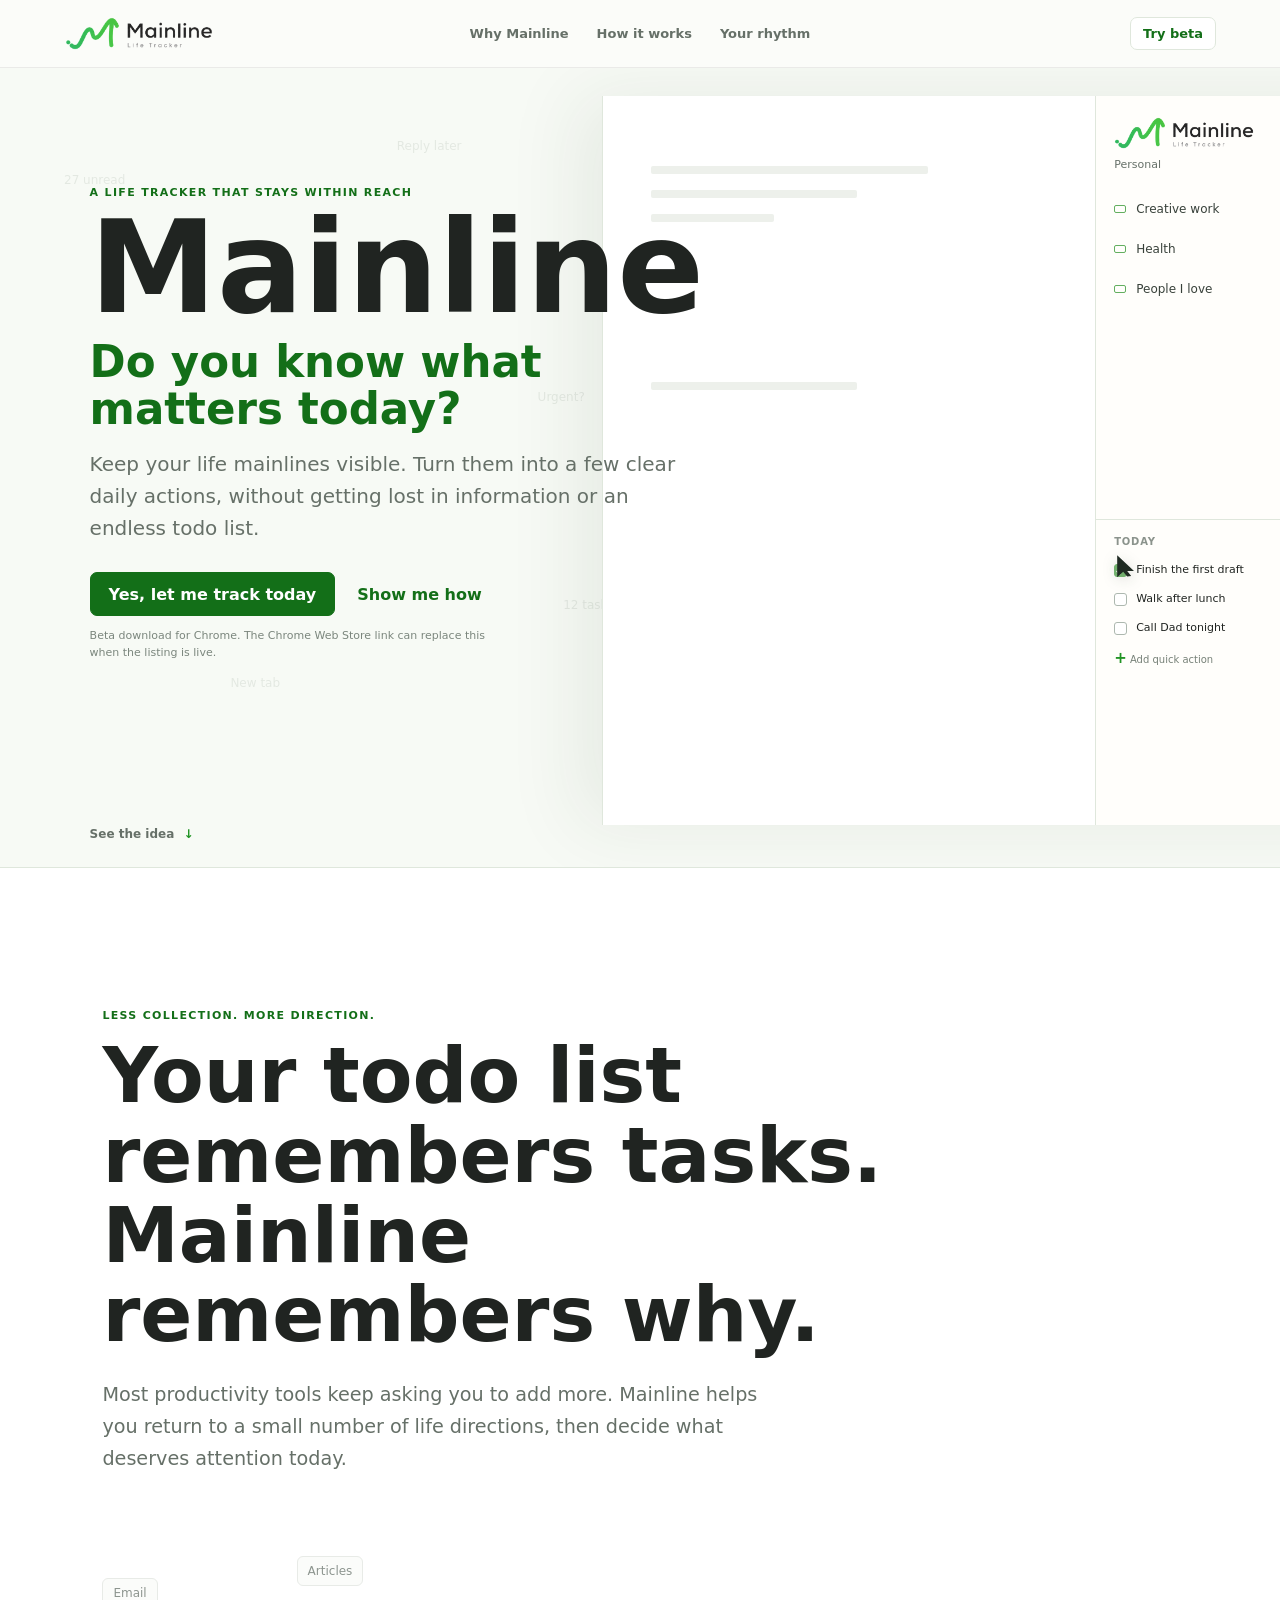
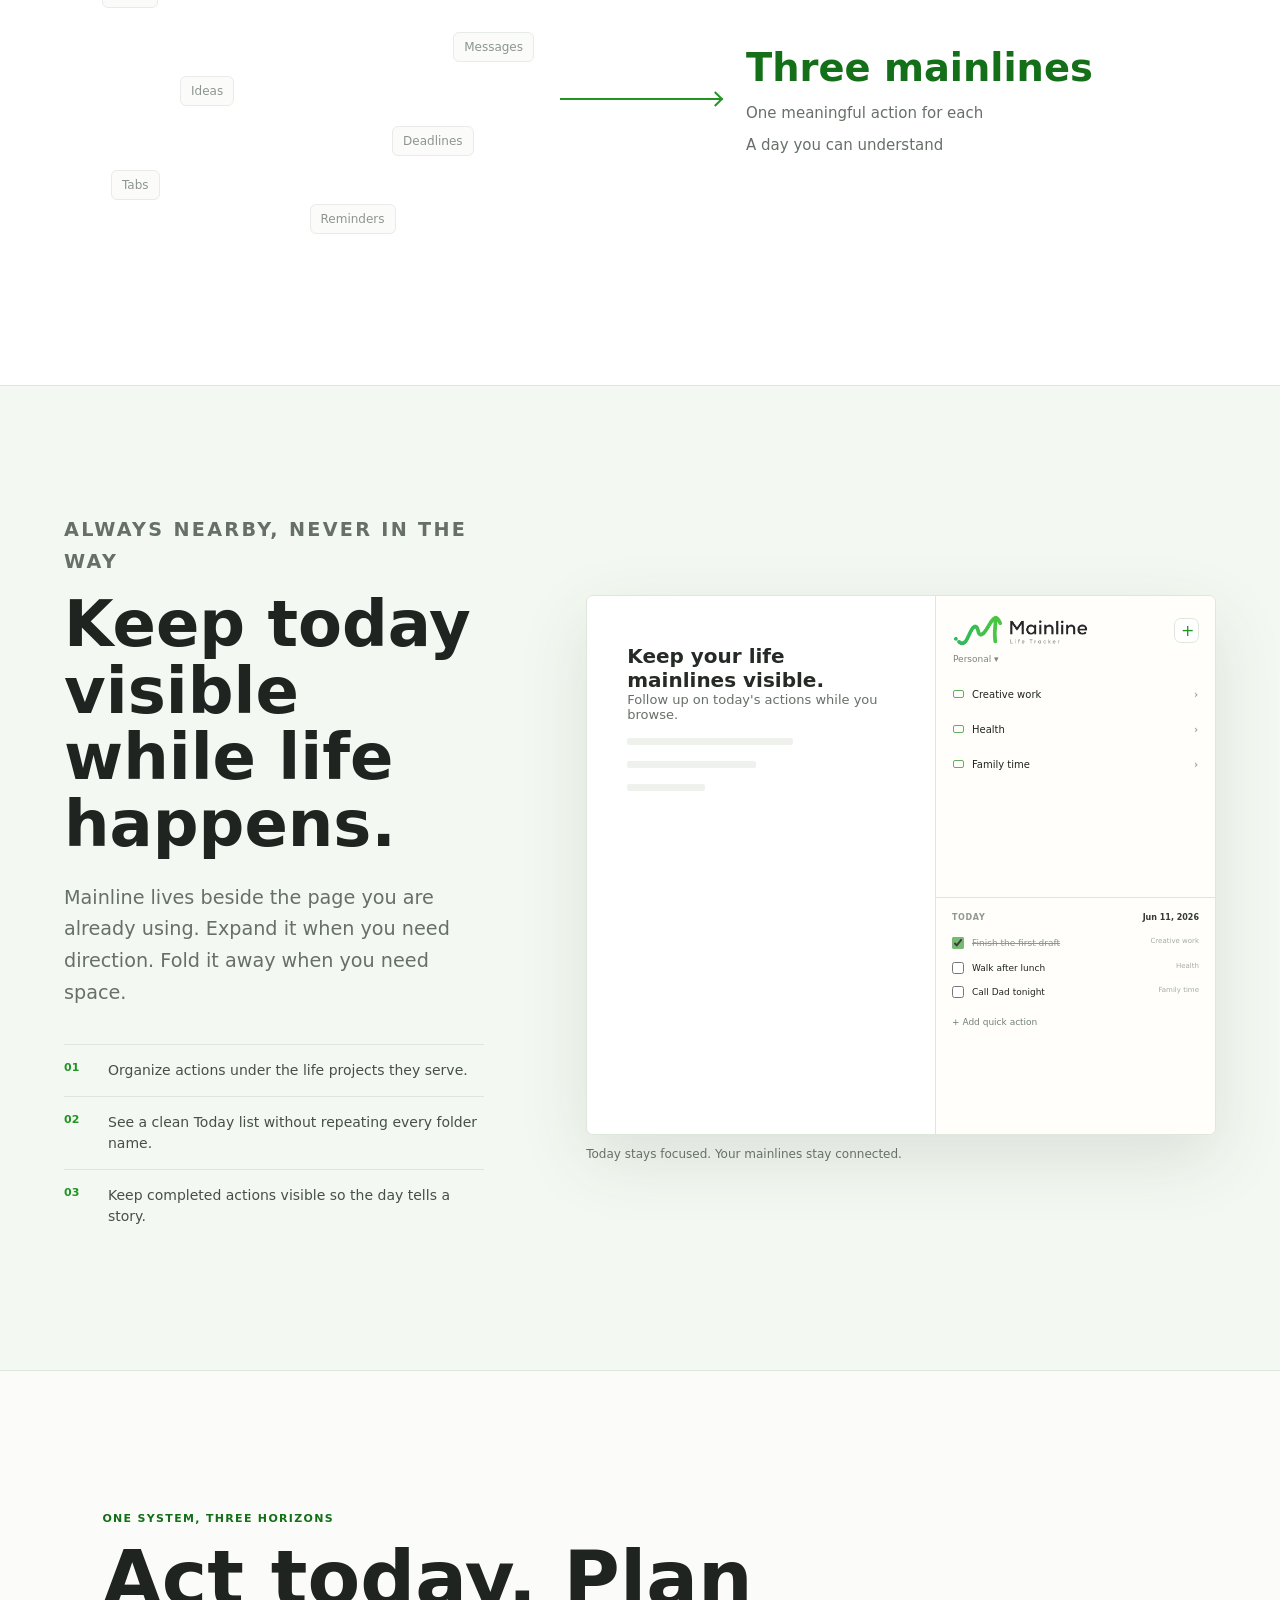
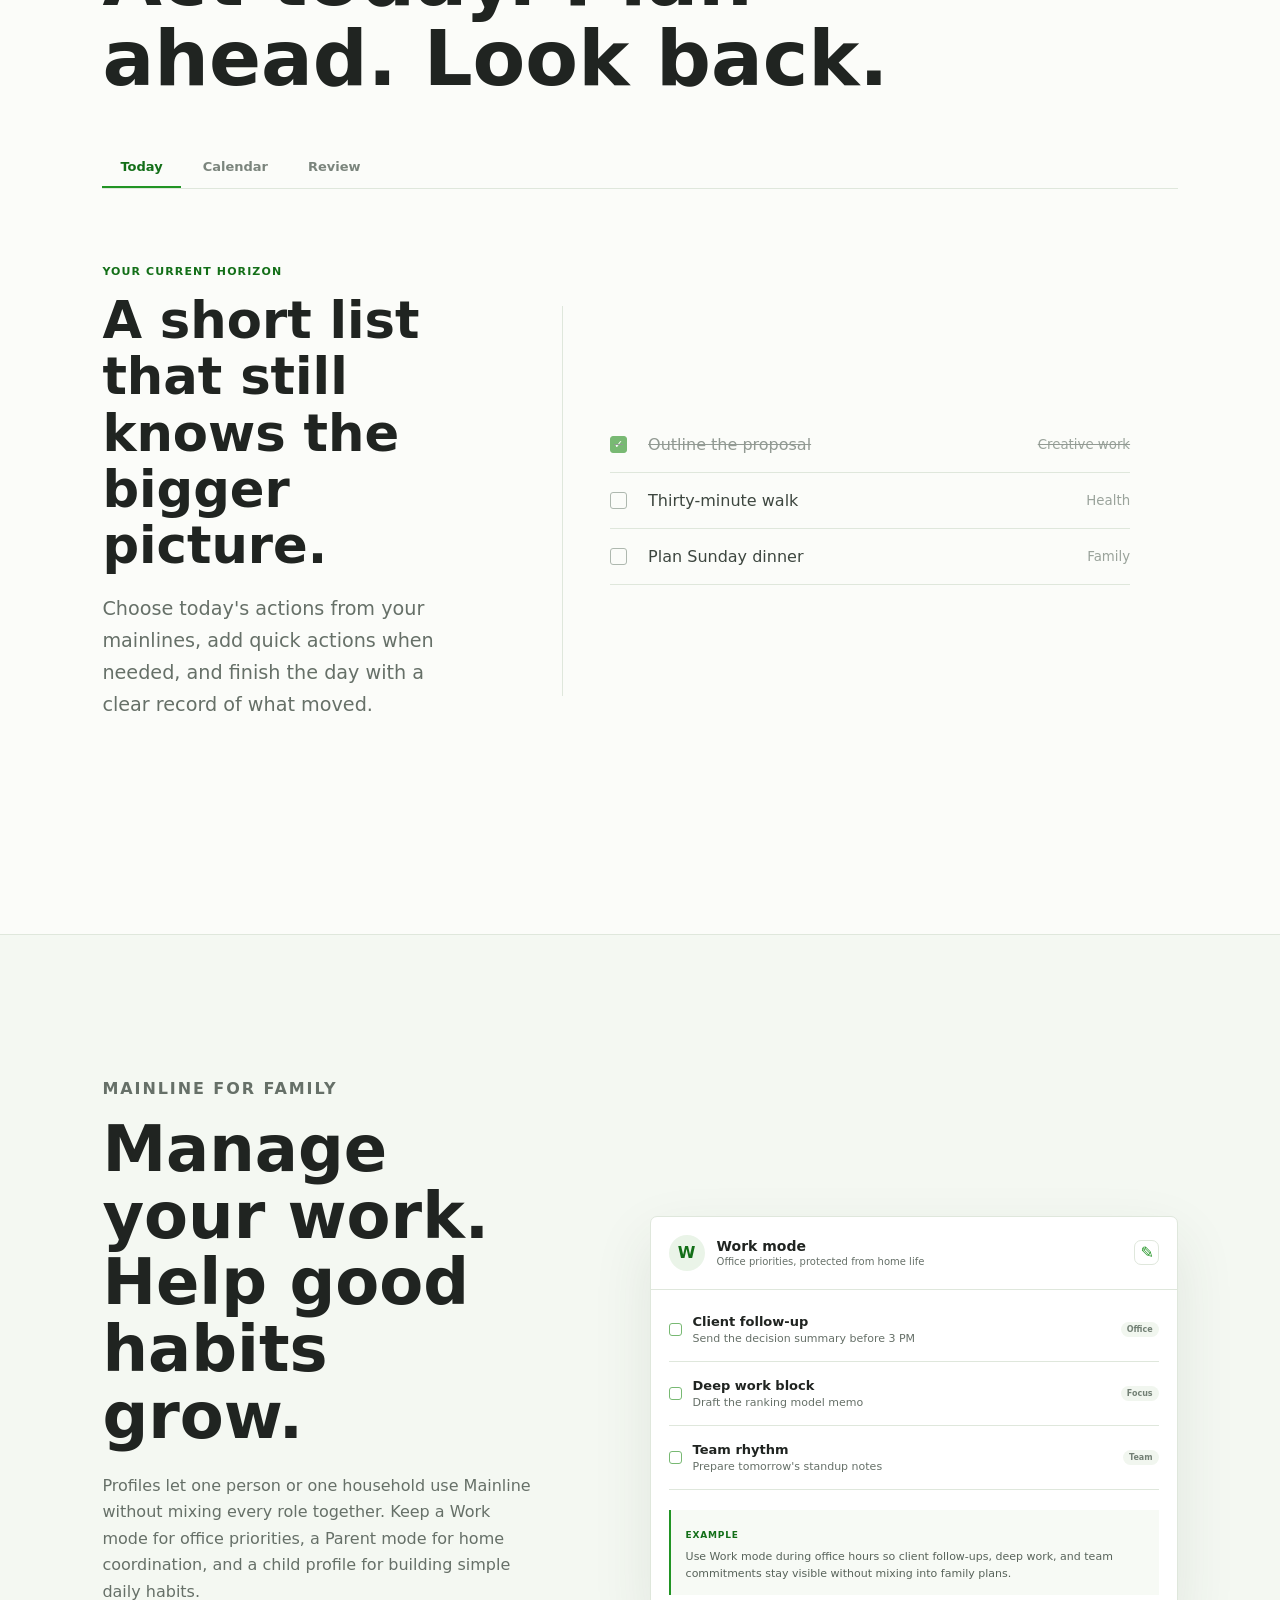
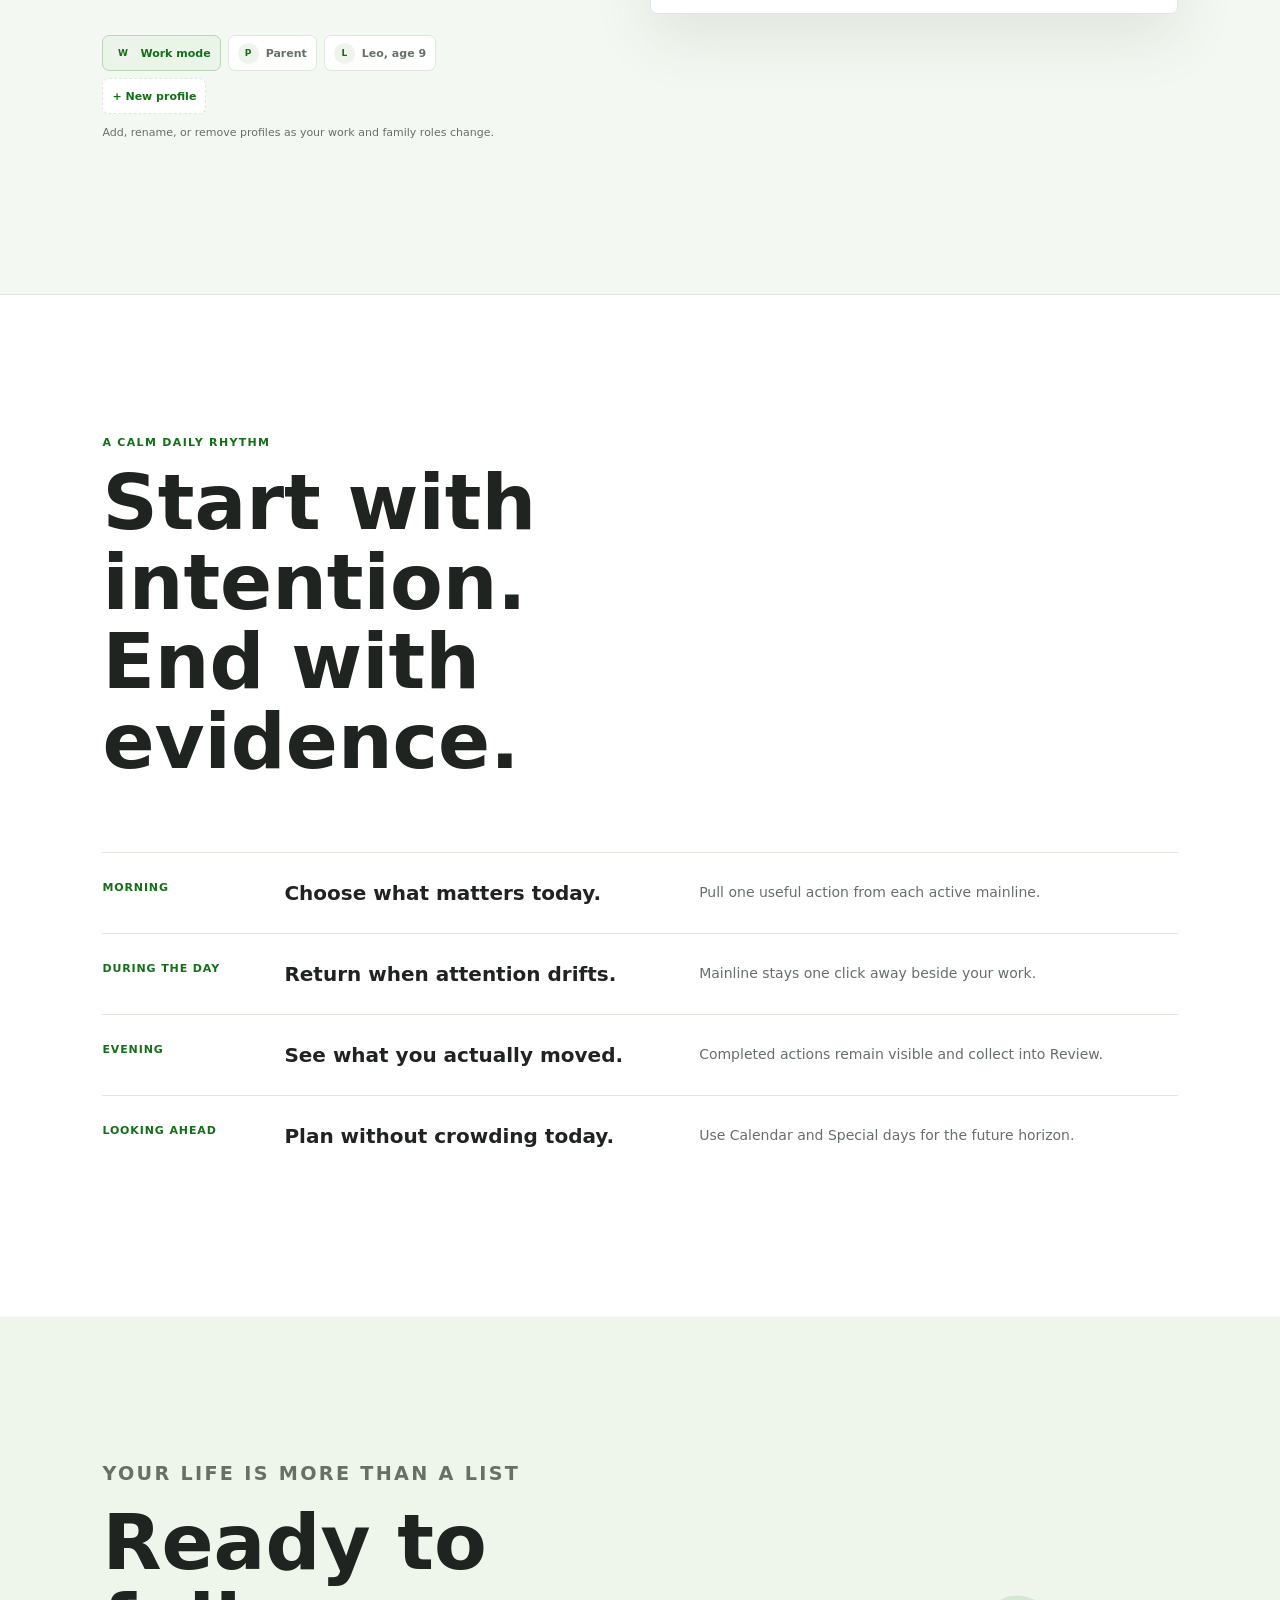
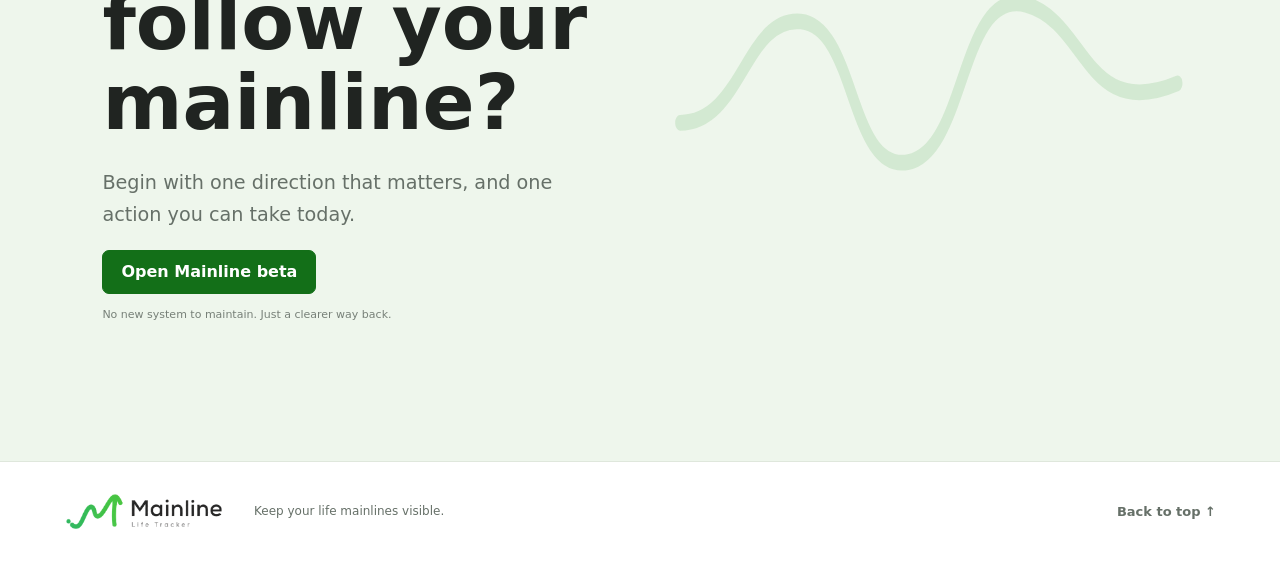
==== index.html @ 332f171b "Update Mainline website trial CTA" ====
<!doctype html>
<html lang="en">
  <head>
    <meta charset="utf-8">
    <meta name="viewport" content="width=device-width, initial-scale=1">
    <meta name="description" content="Mainline keeps your life priorities visible while you browse, so today's actions stay connected to what matters.">
    <title>Mainline - Keep your life mainlines visible</title>
    <link rel="stylesheet" href="mainline-web.css">
  </head>
  <body>
    <header class="site-header">
      <a class="brand" href="#top" aria-label="Mainline home">
        <img src="brand-logo-cropped.png" alt="Mainline Life Tracker">
      </a>
      <nav aria-label="Main navigation">
        <a href="#why">Why Mainline</a>
        <a href="#how">How it works</a>
        <a href="#rhythm">Your rhythm</a>
      </nav>
      <a class="header-action" href="https://lshangyu23-hash.github.io/mainline-web/downloads/Mainline-Beta-Chrome-Extension.zip">Try beta</a>
    </header>

    <main>
      <section class="hero" id="top">
        <div class="hero-noise" aria-hidden="true">
          <span>27 unread</span>
          <span>Reply later</span>
          <span>New tab</span>
          <span>12 tasks</span>
          <span>Save for later</span>
          <span>Urgent?</span>
        </div>

        <div class="hero-copy">
          <p class="eyebrow">A life tracker that stays within reach</p>
          <h1>Mainline</h1>
          <p class="hero-question">Do you know what matters today?</p>
          <p class="hero-lead">Keep your life mainlines visible. Turn them into a few clear daily actions, without getting lost in information or an endless todo list.</p>
          <div class="hero-actions" aria-label="Explore Mainline">
            <a class="primary-action" href="https://lshangyu23-hash.github.io/mainline-web/downloads/Mainline-Beta-Chrome-Extension.zip">Yes, let me track today</a>
            <button class="text-action" type="button" data-scroll-target="#why">Show me how</button>
          </div>
          <p class="hero-download-note">Beta download for Chrome. The Chrome Web Store link can replace this when the listing is live.</p>
        </div>

        <div class="hero-browser" aria-label="Animated Mainline extension preview">
          <div class="browser-page">
            <div class="browser-line long"></div>
            <div class="browser-line medium"></div>
            <div class="browser-line short"></div>
            <div class="browser-line medium lower"></div>
          </div>
          <aside class="demo-panel">
            <div class="demo-head">
              <img src="brand-logo-cropped.png" alt="">
              <span class="demo-plus">+</span>
            </div>
            <div class="demo-profile">Personal</div>
            <div class="demo-mainlines">
              <div><span class="folder-icon"></span>Creative work <b>›</b></div>
              <div><span class="folder-icon"></span>Health <b>›</b></div>
              <div><span class="folder-icon"></span>People I love <b>›</b></div>
            </div>
            <div class="demo-today">
              <div class="demo-today-head"><span>Today</span><strong>Jun 11</strong></div>
              <label class="demo-row demo-row-check"><input type="checkbox"><span>Finish the first draft</span><small>Creative work</small></label>
              <label class="demo-row"><input type="checkbox"><span>Walk after lunch</span><small>Health</small></label>
              <label class="demo-row"><input type="checkbox"><span>Call Dad tonight</span><small>People I love</small></label>
              <div class="demo-quick">+ Add quick action</div>
            </div>
          </aside>
          <span class="demo-cursor" aria-hidden="true"></span>
        </div>

        <a class="hero-next" href="#why">See the idea <span>↓</span></a>
      </section>

      <section class="why-section" id="why">
        <div class="section-intro reveal">
          <p class="eyebrow">Less collection. More direction.</p>
          <h2>Your todo list remembers tasks.<br>Mainline remembers why.</h2>
          <p>Most productivity tools keep asking you to add more. Mainline helps you return to a small number of life directions, then decide what deserves attention today.</p>
        </div>

        <div class="contrast-flow" aria-label="From noise to a clear day">
          <div class="noise-column reveal">
            <span>Email</span><span>Articles</span><span>Messages</span><span>Ideas</span><span>Deadlines</span><span>Tabs</span><span>Reminders</span>
          </div>
          <div class="focus-line reveal" aria-hidden="true"></div>
          <div class="focus-column reveal">
            <strong>Three mainlines</strong>
            <span>One meaningful action for each</span>
            <span>A day you can understand</span>
          </div>
        </div>
      </section>

      <section class="feature-section" id="how">
        <div class="feature-copy reveal">
          <p class="eyebrow">Always nearby, never in the way</p>
          <h2>Keep today visible while life happens.</h2>
          <p>Mainline lives beside the page you are already using. Expand it when you need direction. Fold it away when you need space.</p>
          <ul class="quiet-list">
            <li><span>01</span> Organize actions under the life projects they serve.</li>
            <li><span>02</span> See a clean Today list without repeating every folder name.</li>
            <li><span>03</span> Keep completed actions visible so the day tells a story.</li>
          </ul>
        </div>
        <figure class="product-visual reveal">
          <div class="crisp-product-demo" role="img" aria-label="Mainline extension showing life projects and today's focused actions">
            <div class="crisp-page">
              <strong>Keep your life mainlines visible.</strong>
              <p>Follow up on today's actions while you browse.</p>
              <span></span><span></span><span></span>
            </div>
            <aside class="crisp-panel">
              <div class="crisp-head">
                <img src="brand-logo-cropped.png" alt="">
                <button type="button" aria-label="Add mainline">+</button>
              </div>
              <div class="crisp-profile">Personal ▾</div>
              <div class="crisp-folders">
                <p><span></span>Creative work <b>›</b></p>
                <p><span></span>Health <b>›</b></p>
                <p><span></span>Family time <b>›</b></p>
              </div>
              <div class="crisp-today">
                <header><span>Today</span><strong>Jun 11, 2026</strong></header>
                <label><input type="checkbox" checked><span>Finish the first draft</span><small>Creative work</small></label>
                <label><input type="checkbox"><span>Walk after lunch</span><small>Health</small></label>
                <label><input type="checkbox"><span>Call Dad tonight</span><small>Family time</small></label>
                <button type="button">+ Add quick action</button>
              </div>
            </aside>
          </div>
          <figcaption>Today stays focused. Your mainlines stay connected.</figcaption>
        </figure>
      </section>

      <section class="interactive-section">
        <div class="section-intro reveal">
          <p class="eyebrow">One system, three horizons</p>
          <h2>Act today. Plan ahead. Look back.</h2>
        </div>
        <div class="mode-tabs reveal" role="tablist" aria-label="Mainline views">
          <button class="mode-tab active" type="button" role="tab" aria-selected="true" data-mode="today">Today</button>
          <button class="mode-tab" type="button" role="tab" aria-selected="false" data-mode="calendar">Calendar</button>
          <button class="mode-tab" type="button" role="tab" aria-selected="false" data-mode="review">Review</button>
        </div>
        <div class="mode-stage reveal">
          <div class="mode-copy">
            <p class="mode-kicker">Your current horizon</p>
            <h3 id="mode-title">A short list that still knows the bigger picture.</h3>
            <p id="mode-description">Choose today's actions from your mainlines, add quick actions when needed, and finish the day with a clear record of what moved.</p>
          </div>
          <div class="mode-visual" id="mode-visual" data-mode="today" aria-live="polite">
            <div class="today-animation">
              <div class="animated-row done"><span>✓</span><p>Outline the proposal</p><small>Creative work</small></div>
              <div class="animated-row"><span></span><p>Thirty-minute walk</p><small>Health</small></div>
              <div class="animated-row"><span></span><p>Plan Sunday dinner</p><small>Family</small></div>
            </div>
            <img src="web-assets/mainline-calendar.jpg" alt="Mainline calendar with monthly plan details">
            <div class="review-animation">
              <p>Today, you moved:</p>
              <strong>Creative work</strong>
              <strong>Health</strong>
              <strong>Family</strong>
            </div>
          </div>
        </div>
      </section>

      <section class="family-section" id="family">
        <div class="family-copy reveal">
          <p class="eyebrow">Mainline for family</p>
          <h2>Manage your work.<br>Help good habits grow.</h2>
          <p>Profiles let one person or one household use Mainline without mixing every role together. Keep a Work mode for office priorities, a Parent mode for home coordination, and a child profile for building simple daily habits.</p>
          <div class="family-profile-actions" aria-label="Profile management examples">
            <button type="button" class="family-profile active" data-family-profile="work"><span>W</span>Work mode</button>
            <button type="button" class="family-profile" data-family-profile="parent"><span>P</span>Parent</button>
            <button type="button" class="family-profile" data-family-profile="leo"><span>L</span>Leo, age 9</button>
            <button type="button" class="family-profile-add">+ New profile</button>
          </div>
          <p class="family-note">Add, rename, or remove profiles as your work and family roles change.</p>
        </div>

        <div class="family-demo reveal" data-family-view="work">
          <div class="family-demo-head">
            <span class="family-avatar">W</span>
            <div><strong id="family-name">Work mode</strong><small id="family-description">Office priorities, protected from home life</small></div>
            <button type="button" aria-label="Edit profile">✎</button>
          </div>
          <div class="family-mainlines" id="family-mainlines">
            <div><span></span><p><strong>Client follow-up</strong><small>Send the decision summary before 3 PM</small></p><em>Office</em></div>
            <div><span></span><p><strong>Deep work block</strong><small>Draft the ranking model memo</small></p><em>Focus</em></div>
            <div><span></span><p><strong>Team rhythm</strong><small>Prepare tomorrow's standup notes</small></p><em>Team</em></div>
          </div>
          <div class="family-example">
            <span>Example</span>
            <p id="family-example-text">Use Work mode during office hours so client follow-ups, deep work, and team commitments stay visible without mixing into family plans.</p>
          </div>
        </div>
      </section>

      <section class="rhythm-section" id="rhythm">
        <div class="section-intro reveal">
          <p class="eyebrow">A calm daily rhythm</p>
          <h2>Start with intention.<br>End with evidence.</h2>
        </div>
        <ol class="rhythm-list">
          <li class="reveal"><span>Morning</span><strong>Choose what matters today.</strong><p>Pull one useful action from each active mainline.</p></li>
          <li class="reveal"><span>During the day</span><strong>Return when attention drifts.</strong><p>Mainline stays one click away beside your work.</p></li>
          <li class="reveal"><span>Evening</span><strong>See what you actually moved.</strong><p>Completed actions remain visible and collect into Review.</p></li>
          <li class="reveal"><span>Looking ahead</span><strong>Plan without crowding today.</strong><p>Use Calendar and Special days for the future horizon.</p></li>
        </ol>
      </section>

      <section class="start-section" id="start">
        <div class="start-copy reveal">
          <p class="eyebrow">Your life is more than a list</p>
          <h2>Ready to follow your mainline?</h2>
          <p>Begin with one direction that matters, and one action you can take today.</p>
          <a class="primary-action" id="open-mainline" href="https://lshangyu23-hash.github.io/mainline-web/downloads/Mainline-Beta-Chrome-Extension.zip">Open Mainline beta</a>
          <small>No new system to maintain. Just a clearer way back.</small>
        </div>
        <div class="start-mainline reveal" aria-hidden="true">
          <svg viewBox="0 0 720 320" preserveAspectRatio="none">
            <path class="mainline-ghost" d="M0,190 C90,190 95,95 175,100 C255,105 245,235 330,225 C415,215 405,70 500,85 C590,100 585,190 720,155"></path>
            <path class="mainline-path" d="M0,190 C90,190 95,95 175,100 C255,105 245,235 330,225 C415,215 405,70 500,85 C590,100 585,190 720,155"></path>
          </svg>
        </div>
      </section>
    </main>

    <footer class="site-footer">
      <img src="brand-logo-cropped.png" alt="Mainline">
      <p>Keep your life mainlines visible.</p>
      <a href="#top">Back to top ↑</a>
    </footer>

    <script src="mainline-web.js"></script>
  </body>
</html>
---- mainline-web.css ----
:root {
  --ink: #202421;
  --muted: #667068;
  --green: #219424;
  --green-deep: #136f18;
  --green-soft: #eaf4e8;
  --line: #dfe7dc;
  --paper: #fbfcf9;
  --white: #ffffff;
  --amber: #c98a17;
  --red: #b45f6a;
}

* {
  box-sizing: border-box;
}

html {
  scroll-behavior: smooth;
}

body {
  margin: 0;
  background: var(--paper);
  color: var(--ink);
  font-family: Inter, ui-sans-serif, system-ui, -apple-system, BlinkMacSystemFont, "Segoe UI", Arial, sans-serif;
}

button,
a {
  font: inherit;
}

button {
  cursor: pointer;
}

.site-header {
  position: fixed;
  inset: 0 0 auto;
  z-index: 20;
  height: 68px;
  display: grid;
  grid-template-columns: 1fr auto 1fr;
  align-items: center;
  gap: 24px;
  padding: 0 clamp(20px, 5vw, 72px);
  border-bottom: 1px solid rgba(32, 36, 33, .08);
  background: rgba(251, 252, 249, .94);
  backdrop-filter: blur(14px);
}

.brand {
  width: 150px;
  display: block;
}

.brand img,
.site-footer img {
  display: block;
  width: 100%;
}

.site-header nav {
  display: flex;
  gap: 28px;
}

.site-header nav a,
.header-action,
.site-footer a {
  color: var(--muted);
  font-size: 13px;
  font-weight: 650;
  text-decoration: none;
}

.site-header nav a:hover,
.site-footer a:hover {
  color: var(--green-deep);
}

.header-action {
  justify-self: end;
  padding: 8px 12px;
  border: 1px solid var(--line);
  border-radius: 7px;
  color: var(--green-deep);
  background: var(--white);
}

.hero {
  position: relative;
  min-height: calc(100svh - 32px);
  padding: 132px clamp(24px, 7vw, 110px) 78px;
  overflow: hidden;
  border-bottom: 1px solid var(--line);
  background: #f7faf5;
}

.hero-copy {
  position: relative;
  z-index: 4;
  max-width: 650px;
  padding-top: clamp(28px, 6vh, 78px);
}

.eyebrow {
  margin: 0 0 14px;
  color: var(--green-deep);
  font-size: 11px;
  font-weight: 800;
  letter-spacing: .12em;
  text-transform: uppercase;
}

h1,
h2,
h3,
p {
  margin-top: 0;
}

h1 {
  margin-bottom: 16px;
  color: var(--ink);
  font-size: clamp(70px, 10vw, 142px);
  font-weight: 760;
  line-height: .86;
}

.hero-question {
  margin-bottom: 15px;
  color: var(--green-deep);
  font-size: clamp(25px, 3.4vw, 48px);
  font-weight: 680;
  line-height: 1.08;
}

.hero-lead {
  max-width: 590px;
  margin-bottom: 28px;
  color: var(--muted);
  font-size: clamp(16px, 1.6vw, 20px);
  line-height: 1.6;
}

.hero-actions {
  display: flex;
  align-items: center;
  gap: 16px;
}

.primary-action,
.text-action {
  min-height: 44px;
  border-radius: 7px;
  font-weight: 750;
}

.primary-action {
  display: inline-flex;
  align-items: center;
  justify-content: center;
  border: 1px solid var(--green-deep);
  background: var(--green-deep);
  color: var(--white);
  padding: 0 18px;
  text-decoration: none;
}

.primary-action:hover {
  background: #0f5d14;
}

.text-action {
  border: 0;
  background: transparent;
  color: var(--green-deep);
  padding: 0 6px;
}

.text-action:hover {
  text-decoration: underline;
}

.hero-download-note {
  max-width: 410px;
  margin: 12px 0 0;
  color: #7b867d;
  font-size: 11px;
  line-height: 1.5;
}

.hero-browser {
  position: absolute;
  z-index: 2;
  top: 96px;
  right: clamp(-160px, -9vw, -70px);
  width: min(62vw, 900px);
  height: calc(100% - 138px);
  min-height: 560px;
  border-left: 1px solid var(--line);
  background: var(--white);
  box-shadow: -24px 0 70px rgba(44, 62, 44, .08);
}

.browser-page {
  position: absolute;
  inset: 0 300px 0 0;
  padding: 70px 48px;
  background: #fff;
}

.browser-line {
  width: 70%;
  height: 8px;
  margin-bottom: 16px;
  border-radius: 2px;
  background: #edf0eb;
}

.browser-line.medium {
  width: 52%;
}

.browser-line.short {
  width: 31%;
}

.browser-line.lower {
  margin-top: 160px;
}

.demo-panel {
  position: absolute;
  inset: 0 0 0 auto;
  width: 300px;
  display: flex;
  flex-direction: column;
  border-left: 1px solid var(--line);
  background: #fffefb;
}

.demo-head {
  display: flex;
  align-items: center;
  justify-content: space-between;
  padding: 20px 17px 8px;
}

.demo-head img {
  width: 142px;
}

.demo-plus {
  width: 26px;
  height: 26px;
  display: grid;
  place-items: center;
  border: 1px solid var(--line);
  border-radius: 7px;
  color: var(--green);
  font-weight: 800;
}

.demo-profile {
  padding: 0 18px 18px;
  color: var(--muted);
  font-size: 11px;
}

.demo-mainlines {
  padding: 0 18px;
}

.demo-mainlines div {
  display: grid;
  grid-template-columns: 14px 1fr auto;
  gap: 8px;
  align-items: center;
  min-height: 40px;
  color: #38413a;
  font-size: 12px;
}

.folder-icon {
  width: 12px;
  height: 8px;
  border: 1px solid #63af5f;
  border-radius: 2px;
}

.demo-mainlines b {
  color: #9ba39c;
  font-size: 14px;
}

.demo-today {
  margin-top: auto;
  min-height: 42%;
  padding: 16px 18px 24px;
  border-top: 1px solid var(--line);
}

.demo-today-head {
  display: flex;
  justify-content: space-between;
  margin-bottom: 16px;
  color: #8b938c;
  font-size: 10px;
  font-weight: 800;
  letter-spacing: .08em;
  text-transform: uppercase;
}

.demo-today-head strong {
  color: #343b35;
  letter-spacing: 0;
  text-transform: none;
}

.demo-today label {
  display: grid;
  grid-template-columns: 15px minmax(0, 1fr) auto;
  gap: 7px;
  align-items: start;
  margin-bottom: 14px;
  font-size: 11px;
  line-height: 1.35;
}

.demo-today input {
  position: relative;
  appearance: none;
  width: 13px;
  height: 13px;
  margin: 1px 0 0;
  border: 1px solid #adb8af;
  border-radius: 3px;
  background: #fff;
}

.demo-today input::after {
  content: "";
  position: absolute;
  left: 3px;
  top: 1px;
  width: 4px;
  height: 7px;
  border-right: 1.5px solid #fff;
  border-bottom: 1.5px solid #fff;
  opacity: 0;
  transform: rotate(40deg);
}

.demo-today input:checked,
.demo-row-check input {
  border-color: #78b973;
  background: #78b973;
}

.demo-today input:checked::after,
.demo-row-check input::after {
  opacity: 1;
}

.demo-row-check input {
  animation: demoCheck 7.6s ease-in-out infinite;
}

.demo-row-check span {
  animation: demoCompleteText 7.6s ease-in-out infinite;
}

.demo-today small {
  max-width: 72px;
  color: #a2aaa3;
  font-size: 8px;
  overflow: hidden;
  text-overflow: ellipsis;
  white-space: nowrap;
}

.demo-quick {
  color: #768077;
  font-size: 10px;
  animation: demoQuickFocus 7.6s ease-in-out infinite;
}

.demo-quick::first-letter {
  color: var(--green);
  font-size: 15px;
  font-weight: 800;
}

.demo-cursor {
  position: absolute;
  z-index: 6;
  left: calc(100% - 278px);
  top: 63%;
  width: 17px;
  height: 22px;
  filter: drop-shadow(0 3px 7px rgba(23, 38, 24, .18));
  animation: demoCursor 7.6s ease-in-out infinite;
  pointer-events: none;
}

.demo-cursor::before {
  content: "";
  position: absolute;
  inset: 0;
  clip-path: polygon(0 0, 0 100%, 6px 75%, 10px 96%, 14px 94%, 10px 72%, 17px 72%);
  background: #1f2a22;
}

.demo-cursor::after {
  content: "";
  position: absolute;
  left: -8px;
  top: -8px;
  width: 26px;
  height: 26px;
  border: 1px solid rgba(33, 148, 36, .45);
  border-radius: 50%;
  opacity: 0;
  animation: demoClickPulse 7.6s ease-in-out infinite;
}

@keyframes demoCursor {
  0%, 14% { transform: translate(0, 0); }
  22%, 34% { transform: translate(-2px, 2px) scale(.96); }
  47%, 68% { transform: translate(2px, 98px); }
  78%, 100% { transform: translate(2px, 98px) scale(.98); }
}

@keyframes demoClickPulse {
  0%, 18%, 29%, 51%, 62%, 100% { opacity: 0; transform: scale(.65); }
  22%, 55% { opacity: 1; transform: scale(1); }
}

@keyframes demoCheck {
  0%, 20% { border-color: #adb8af; background: #fff; }
  24%, 100% { border-color: #78b973; background: #78b973; }
}

@keyframes demoCompleteText {
  0%, 20% { color: inherit; text-decoration-color: transparent; }
  24%, 100% { color: #9aa39b; text-decoration: line-through; }
}

@keyframes demoQuickFocus {
  0%, 50%, 100% { color: #768077; }
  56%, 72% { color: var(--green-deep); }
}

.hero-noise span {
  position: absolute;
  z-index: 1;
  color: #809080;
  font-size: 12px;
  opacity: .16;
  animation: drift 8s ease-in-out infinite alternate;
}

.hero-noise span:nth-child(1) { left: 5%; top: 20%; }
.hero-noise span:nth-child(2) { left: 31%; top: 16%; animation-delay: -2s; }
.hero-noise span:nth-child(3) { left: 18%; top: 78%; animation-delay: -3s; }
.hero-noise span:nth-child(4) { left: 44%; top: 69%; animation-delay: -5s; }
.hero-noise span:nth-child(5) { left: 54%; top: 23%; animation-delay: -4s; }
.hero-noise span:nth-child(6) { left: 42%; top: 45%; animation-delay: -1s; }

@keyframes drift {
  to { transform: translate(12px, -10px); opacity: .06; }
}

.hero-next {
  position: absolute;
  z-index: 4;
  left: clamp(24px, 7vw, 110px);
  bottom: 26px;
  color: var(--muted);
  font-size: 12px;
  font-weight: 700;
  text-decoration: none;
}

.hero-next span {
  margin-left: 5px;
  color: var(--green);
}

.why-section,
.interactive-section,
.rhythm-section,
.start-section {
  padding: clamp(84px, 11vw, 160px) clamp(24px, 8vw, 128px);
}

.why-section,
.rhythm-section {
  background: var(--white);
}

.section-intro {
  max-width: 820px;
}

h2 {
  margin-bottom: 24px;
  font-size: clamp(39px, 6vw, 78px);
  font-weight: 720;
  line-height: 1.04;
}

.section-intro > p:last-child,
.feature-copy > p,
.mode-copy > p,
.start-copy > p {
  max-width: 660px;
  color: var(--muted);
  font-size: clamp(16px, 1.5vw, 20px);
  line-height: 1.65;
}

.contrast-flow {
  max-width: 1100px;
  display: grid;
  grid-template-columns: 1fr 160px 1fr;
  gap: 26px;
  align-items: center;
  margin-top: 80px;
}

.noise-column {
  min-height: 290px;
  position: relative;
}

.noise-column span {
  position: absolute;
  padding: 7px 10px;
  border: 1px solid #e8ebe7;
  border-radius: 6px;
  color: #8d958f;
  background: #fbfcfa;
  font-size: 12px;
}

.noise-column span:nth-child(1) { left: 0; top: 24px; }
.noise-column span:nth-child(2) { left: 45%; top: 2px; }
.noise-column span:nth-child(3) { right: 0; top: 78px; }
.noise-column span:nth-child(4) { left: 18%; top: 122px; }
.noise-column span:nth-child(5) { right: 14%; top: 172px; }
.noise-column span:nth-child(6) { left: 2%; top: 216px; }
.noise-column span:nth-child(7) { left: 48%; top: 250px; }

.focus-line {
  position: relative;
  height: 2px;
  background: var(--green);
}

.focus-line::after {
  content: "";
  position: absolute;
  top: 50%;
  right: -1px;
  width: 9px;
  height: 9px;
  border-top: 2px solid var(--green);
  border-right: 2px solid var(--green);
  transform: translateY(-50%) rotate(45deg);
}

.focus-column {
  display: grid;
  gap: 14px;
}

.focus-column strong {
  color: var(--green-deep);
  font-size: clamp(25px, 3vw, 42px);
}

.focus-column span {
  color: var(--muted);
  font-size: 15px;
}

.feature-section {
  display: grid;
  grid-template-columns: minmax(300px, .8fr) minmax(500px, 1.2fr);
  gap: clamp(50px, 8vw, 120px);
  align-items: center;
  padding: clamp(84px, 10vw, 150px) clamp(24px, 5vw, 80px);
  border-top: 1px solid var(--line);
  border-bottom: 1px solid var(--line);
  background: #f4f8f2;
}

.feature-copy h2 {
  font-size: clamp(38px, 5vw, 66px);
}

.quiet-list {
  margin: 36px 0 0;
  padding: 0;
  list-style: none;
}

.quiet-list li {
  display: grid;
  grid-template-columns: 32px 1fr;
  gap: 12px;
  padding: 15px 0;
  border-top: 1px solid var(--line);
  color: #465047;
  font-size: 14px;
  line-height: 1.5;
}

.quiet-list span {
  color: var(--green);
  font-size: 11px;
  font-weight: 800;
}

.product-visual {
  margin: 0;
}

.crisp-product-demo {
  width: 100%;
  min-height: 540px;
  display: grid;
  grid-template-columns: minmax(0, 1fr) 280px;
  overflow: hidden;
  border: 1px solid var(--line);
  border-radius: 7px;
  background: #fff;
  box-shadow: 0 24px 70px rgba(45, 66, 45, .12);
}

.crisp-page {
  padding: 48px 40px;
  color: #252a26;
}

.crisp-page strong {
  display: block;
  font-size: 20px;
}

.crisp-page p {
  color: var(--muted);
  font-size: 13px;
}

.crisp-page span {
  display: block;
  width: 62%;
  height: 7px;
  margin-top: 16px;
  border-radius: 2px;
  background: #eef1ec;
}

.crisp-page span:nth-of-type(2) { width: 48%; }
.crisp-page span:nth-of-type(3) { width: 29%; }

.crisp-panel {
  display: flex;
  flex-direction: column;
  border-left: 1px solid var(--line);
  background: #fffefb;
}

.crisp-head {
  display: flex;
  align-items: center;
  justify-content: space-between;
  padding: 18px 16px 7px;
}

.crisp-head img {
  width: 137px;
}

.crisp-head button,
.family-demo-head button {
  width: 25px;
  height: 25px;
  border: 1px solid var(--line);
  border-radius: 7px;
  background: #fff;
  color: var(--green);
}

.crisp-profile {
  padding: 0 17px 13px;
  color: #7c857e;
  font-size: 9px;
}

.crisp-folders {
  padding: 0 17px;
}

.crisp-folders p {
  display: grid;
  grid-template-columns: 12px 1fr auto;
  gap: 7px;
  align-items: center;
  margin: 0;
  min-height: 35px;
  font-size: 10px;
}

.crisp-folders span {
  width: 11px;
  height: 8px;
  border: 1px solid #63af5f;
  border-radius: 2px;
}

.crisp-folders b {
  color: #9da59e;
}

.crisp-today {
  margin-top: auto;
  min-height: 44%;
  padding: 15px 16px;
  border-top: 1px solid var(--line);
}

.crisp-today header {
  display: flex;
  justify-content: space-between;
  margin-bottom: 15px;
  color: #909892;
  font-size: 8px;
  font-weight: 800;
  letter-spacing: .08em;
  text-transform: uppercase;
}

.crisp-today header strong {
  color: #333934;
  letter-spacing: 0;
  text-transform: none;
}

.crisp-today label {
  display: grid;
  grid-template-columns: 14px 1fr auto;
  gap: 6px;
  align-items: start;
  margin-bottom: 12px;
  font-size: 9px;
  line-height: 1.35;
}

.crisp-today input {
  width: 12px;
  height: 12px;
  margin: 0;
  accent-color: #78b973;
}

.crisp-today input:checked + span {
  color: #8d958f;
  text-decoration: line-through;
}

.crisp-today small {
  color: #a4aca5;
  font-size: 7px;
}

.crisp-today button {
  border: 0;
  background: transparent;
  color: #718073;
  font-size: 9px;
  padding: 2px 0;
}

.product-visual figcaption {
  margin-top: 12px;
  color: var(--muted);
  font-size: 12px;
}

.interactive-section {
  background: var(--paper);
}

.mode-tabs {
  display: flex;
  gap: 4px;
  margin: 48px 0 20px;
  border-bottom: 1px solid var(--line);
}

.mode-tab {
  border: 0;
  border-bottom: 2px solid transparent;
  background: transparent;
  color: #7b857d;
  padding: 12px 18px;
  font-size: 13px;
  font-weight: 750;
}

.mode-tab.active {
  border-bottom-color: var(--green);
  color: var(--green-deep);
}

.mode-stage {
  min-height: 460px;
  display: grid;
  grid-template-columns: .75fr 1.25fr;
  gap: clamp(30px, 7vw, 100px);
  align-items: center;
  padding: 54px 0;
}

.mode-copy h3 {
  max-width: 580px;
  margin-bottom: 20px;
  font-size: clamp(30px, 4vw, 54px);
  line-height: 1.1;
}

.mode-kicker {
  color: var(--green-deep) !important;
  font-size: 11px !important;
  font-weight: 800;
  letter-spacing: .1em;
  text-transform: uppercase;
}

.mode-visual {
  min-height: 390px;
  display: grid;
  place-items: center;
  position: relative;
  overflow: hidden;
  border-left: 1px solid var(--line);
}

.mode-visual > img,
.review-animation {
  display: none;
}

.today-animation {
  width: min(520px, 90%);
}

.animated-row {
  display: grid;
  grid-template-columns: 26px 1fr auto;
  gap: 12px;
  align-items: center;
  padding: 18px 0;
  border-bottom: 1px solid var(--line);
  color: #3d463f;
}

.animated-row span {
  width: 17px;
  height: 17px;
  display: grid;
  place-items: center;
  border: 1px solid #aeb8af;
  border-radius: 3px;
  color: #fff;
  font-size: 11px;
}

.animated-row p {
  margin: 0;
}

.animated-row small {
  color: #9aa39b;
}

.animated-row.done {
  color: #929a93;
  text-decoration: line-through;
}

.animated-row.done span {
  border-color: #78b973;
  background: #78b973;
}

.mode-visual[data-mode="calendar"] > img {
  display: block;
  width: min(680px, 92%);
  border: 1px solid var(--line);
  border-radius: 7px;
}

.mode-visual[data-mode="calendar"] .today-animation {
  display: none;
}

.mode-visual[data-mode="review"] .today-animation {
  display: none;
}

.mode-visual[data-mode="review"] .review-animation {
  width: min(520px, 88%);
  display: grid;
  gap: 12px;
}

.review-animation p {
  color: var(--muted);
}

.review-animation strong {
  padding: 18px 0;
  border-bottom: 1px solid var(--line);
  color: var(--green-deep);
  font-size: 22px;
}

.rhythm-section {
  border-top: 1px solid var(--line);
}

.family-section {
  display: grid;
  grid-template-columns: minmax(320px, .9fr) minmax(440px, 1.1fr);
  gap: clamp(50px, 9vw, 130px);
  align-items: center;
  padding: clamp(84px, 11vw, 160px) clamp(24px, 8vw, 128px);
  border-top: 1px solid var(--line);
  background: #f4f8f2;
}

.family-copy h2 {
  font-size: clamp(39px, 5vw, 68px);
}

.family-copy > p {
  color: var(--muted);
  font-size: 16px;
  line-height: 1.65;
}

.family-profile-actions {
  display: flex;
  flex-wrap: wrap;
  gap: 7px;
  margin-top: 30px;
}

.family-profile,
.family-profile-add {
  min-height: 36px;
  display: inline-flex;
  align-items: center;
  gap: 7px;
  border: 1px solid var(--line);
  border-radius: 7px;
  background: #fff;
  color: #657067;
  padding: 5px 9px;
  font-size: 11px;
  font-weight: 700;
}

.family-profile span {
  width: 21px;
  height: 21px;
  display: grid;
  place-items: center;
  border-radius: 50%;
  background: #eef4ec;
  color: var(--green-deep);
  font-size: 9px;
}

.family-profile.active,
.family-profile:hover {
  border-color: #bad5b7;
  background: #eaf4e8;
  color: var(--green-deep);
}

.family-profile-add {
  border-style: dashed;
  color: var(--green-deep);
}

.family-note {
  margin-top: 10px;
  font-size: 11px !important;
}

.family-demo {
  overflow: hidden;
  border: 1px solid var(--line);
  border-radius: 7px;
  background: #fff;
  box-shadow: 0 24px 60px rgba(45, 66, 45, .1);
}

.family-demo-head {
  display: grid;
  grid-template-columns: 38px 1fr auto;
  gap: 10px;
  align-items: center;
  padding: 18px;
  border-bottom: 1px solid var(--line);
}

.family-avatar {
  width: 36px;
  height: 36px;
  display: grid;
  place-items: center;
  border-radius: 50%;
  background: #eaf4e8;
  color: var(--green-deep);
  font-weight: 800;
}

.family-demo-head strong,
.family-demo-head small {
  display: block;
}

.family-demo-head strong {
  font-size: 14px;
}

.family-demo-head small {
  margin-top: 2px;
  color: var(--muted);
  font-size: 10px;
}

.family-mainlines {
  padding: 8px 18px;
}

.family-mainlines > div {
  display: grid;
  grid-template-columns: 14px 1fr auto;
  gap: 10px;
  align-items: center;
  padding: 16px 0;
  border-bottom: 1px solid var(--line);
}

.family-mainlines > div > span {
  width: 13px;
  height: 13px;
  border: 1px solid #78b973;
  border-radius: 3px;
}

.family-mainlines p {
  margin: 0;
}

.family-mainlines strong,
.family-mainlines small {
  display: block;
}

.family-mainlines strong {
  font-size: 13px;
}

.family-mainlines small {
  margin-top: 3px;
  color: var(--muted);
  font-size: 11px;
}

.family-mainlines em {
  border-radius: 999px;
  background: #f1f6ef;
  color: #738075;
  font-size: 8px;
  font-style: normal;
  font-weight: 750;
  padding: 3px 6px;
}

.family-example {
  margin: 12px 18px 18px;
  padding: 13px 15px;
  border-left: 2px solid var(--green);
  background: #f7faf5;
}

.family-example span {
  color: var(--green-deep);
  font-size: 9px;
  font-weight: 800;
  letter-spacing: .09em;
  text-transform: uppercase;
}

.family-example p {
  margin: 6px 0 0;
  color: #58635a;
  font-size: 11px;
  line-height: 1.55;
}

.rhythm-list {
  max-width: 1100px;
  margin: 70px 0 0 auto;
  padding: 0;
  list-style: none;
}

.rhythm-list li {
  display: grid;
  grid-template-columns: 150px minmax(260px, .8fr) minmax(260px, 1fr);
  gap: 32px;
  padding: 28px 0;
  border-top: 1px solid var(--line);
}

.rhythm-list span {
  color: var(--green-deep);
  font-size: 11px;
  font-weight: 800;
  letter-spacing: .08em;
  text-transform: uppercase;
}

.rhythm-list strong {
  font-size: 20px;
}

.rhythm-list p {
  margin: 0;
  color: var(--muted);
  font-size: 14px;
  line-height: 1.6;
}

.start-section {
  min-height: 70vh;
  display: grid;
  grid-template-columns: 1fr 1fr;
  gap: 80px;
  align-items: center;
  overflow: hidden;
  background: #eef6ec;
}

.start-copy h2 {
  max-width: 760px;
}

.start-copy small {
  display: block;
  margin-top: 14px;
  color: #778078;
  font-size: 11px;
}

.start-mainline {
  position: relative;
  height: 360px;
}

.start-mainline svg {
  width: 100%;
  height: 100%;
  overflow: visible;
}

.mainline-ghost,
.mainline-path {
  fill: none;
  stroke-linecap: round;
  stroke-linejoin: round;
}

.mainline-ghost {
  stroke: rgba(33, 148, 36, .13);
  stroke-width: 14;
}

.mainline-path {
  stroke: var(--green);
  stroke-width: 3;
  stroke-dasharray: 900;
  stroke-dashoffset: 900;
  animation: drawMainline 4.8s ease-in-out infinite;
}

@keyframes drawMainline {
  0% { stroke-dashoffset: 900; opacity: .35; }
  55%, 82% { stroke-dashoffset: 0; opacity: 1; }
  100% { stroke-dashoffset: -900; opacity: .35; }
}

.site-footer {
  display: grid;
  grid-template-columns: 160px 1fr auto;
  gap: 30px;
  align-items: center;
  padding: 30px clamp(24px, 5vw, 72px);
  border-top: 1px solid var(--line);
  background: var(--white);
}

.site-footer p {
  margin: 0;
  color: var(--muted);
  font-size: 12px;
}

.reveal {
  opacity: 0;
  transform: translateY(18px);
  transition: opacity 600ms ease, transform 600ms ease;
}

.reveal.visible {
  opacity: 1;
  transform: translateY(0);
}

@media (max-width: 1050px) {
  .site-header {
    grid-template-columns: 1fr auto;
  }

  .site-header nav {
    display: none;
  }

  .hero {
    min-height: calc(100svh - 24px);
  }

  .hero-copy {
    max-width: 600px;
  }

  .hero-browser {
    top: auto;
    right: -80px;
    bottom: 0;
    width: 84vw;
    height: 48%;
    min-height: 420px;
  }

  .feature-section,
  .mode-stage,
  .family-section {
    grid-template-columns: 1fr;
  }

  .mode-visual {
    border-top: 1px solid var(--line);
    border-left: 0;
  }
}

@media (max-width: 720px) {
  .site-header {
    height: 60px;
    padding: 0 16px;
  }

  .brand {
    width: 128px;
  }

  .header-action {
    padding: 7px 9px;
    font-size: 11px;
  }

  .hero {
    min-height: calc(100svh - 22px);
    padding: 102px 20px 60px;
  }

  h1 {
    font-size: 68px;
  }

  .hero-question {
    font-size: 31px;
  }

  .hero-actions {
    align-items: stretch;
    flex-direction: column;
  }

  .hero-browser {
    right: -150px;
    width: 560px;
    height: 34%;
    min-height: 280px;
  }

  .browser-page {
    display: none;
  }

  .demo-panel {
    width: 280px;
  }

  .why-section,
  .interactive-section,
  .rhythm-section,
  .start-section {
    padding: 72px 20px;
  }

  h2 {
    font-size: 40px;
  }

  .contrast-flow {
    grid-template-columns: 1fr;
    margin-top: 50px;
  }

  .focus-line {
    width: 2px;
    height: 70px;
    margin-left: 50%;
  }

  .focus-line::after {
    right: auto;
    bottom: -1px;
    top: auto;
    left: 50%;
    transform: translateX(-50%) rotate(135deg);
  }

  .feature-section {
    grid-template-columns: minmax(0, 1fr);
    padding: 72px 20px;
  }

  .crisp-product-demo {
    min-height: 390px;
    grid-template-columns: 1fr 210px;
  }

  .crisp-page {
    padding: 30px 20px;
  }

  .crisp-panel {
    font-size: 85%;
  }

  .family-section {
    grid-template-columns: minmax(0, 1fr);
    padding: 72px 20px;
  }

  .mode-tabs {
    overflow-x: auto;
  }

  .mode-tab {
    flex: 1 0 auto;
  }

  .mode-stage {
    padding-top: 24px;
  }

  .mode-visual {
    min-height: 280px;
  }

  .rhythm-list {
    margin-top: 50px;
  }

  .rhythm-list li {
    grid-template-columns: 1fr;
    gap: 9px;
  }

  .start-section {
    min-height: auto;
    grid-template-columns: 1fr;
  }

  .start-mainline {
    height: 180px;
  }

  .site-footer {
    grid-template-columns: 1fr;
    gap: 12px;
    padding: 26px 20px;
  }

  .site-footer img {
    width: 140px;
  }
}

@media (prefers-reduced-motion: reduce) {
  html {
    scroll-behavior: auto;
  }

  *,
  *::before,
  *::after {
    animation-duration: .001ms !important;
    animation-iteration-count: 1 !important;
    transition-duration: .001ms !important;
  }
}
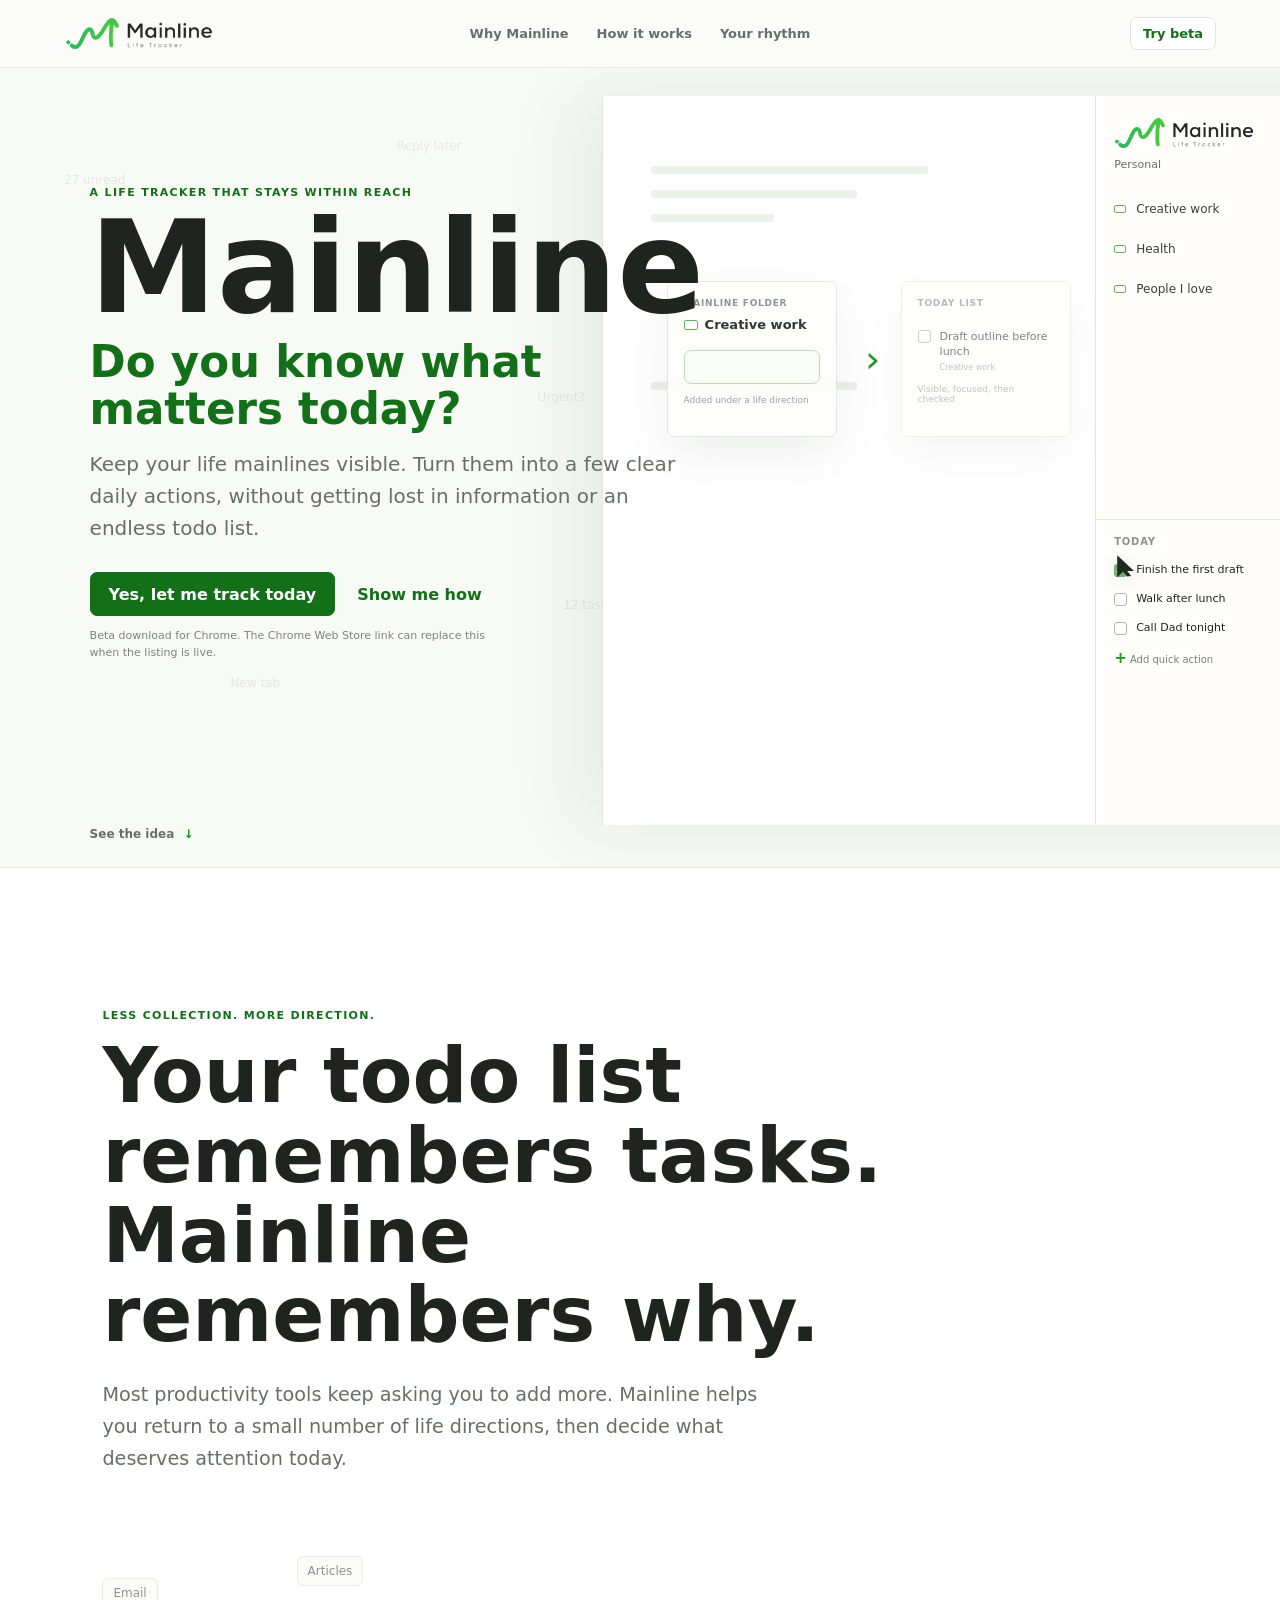
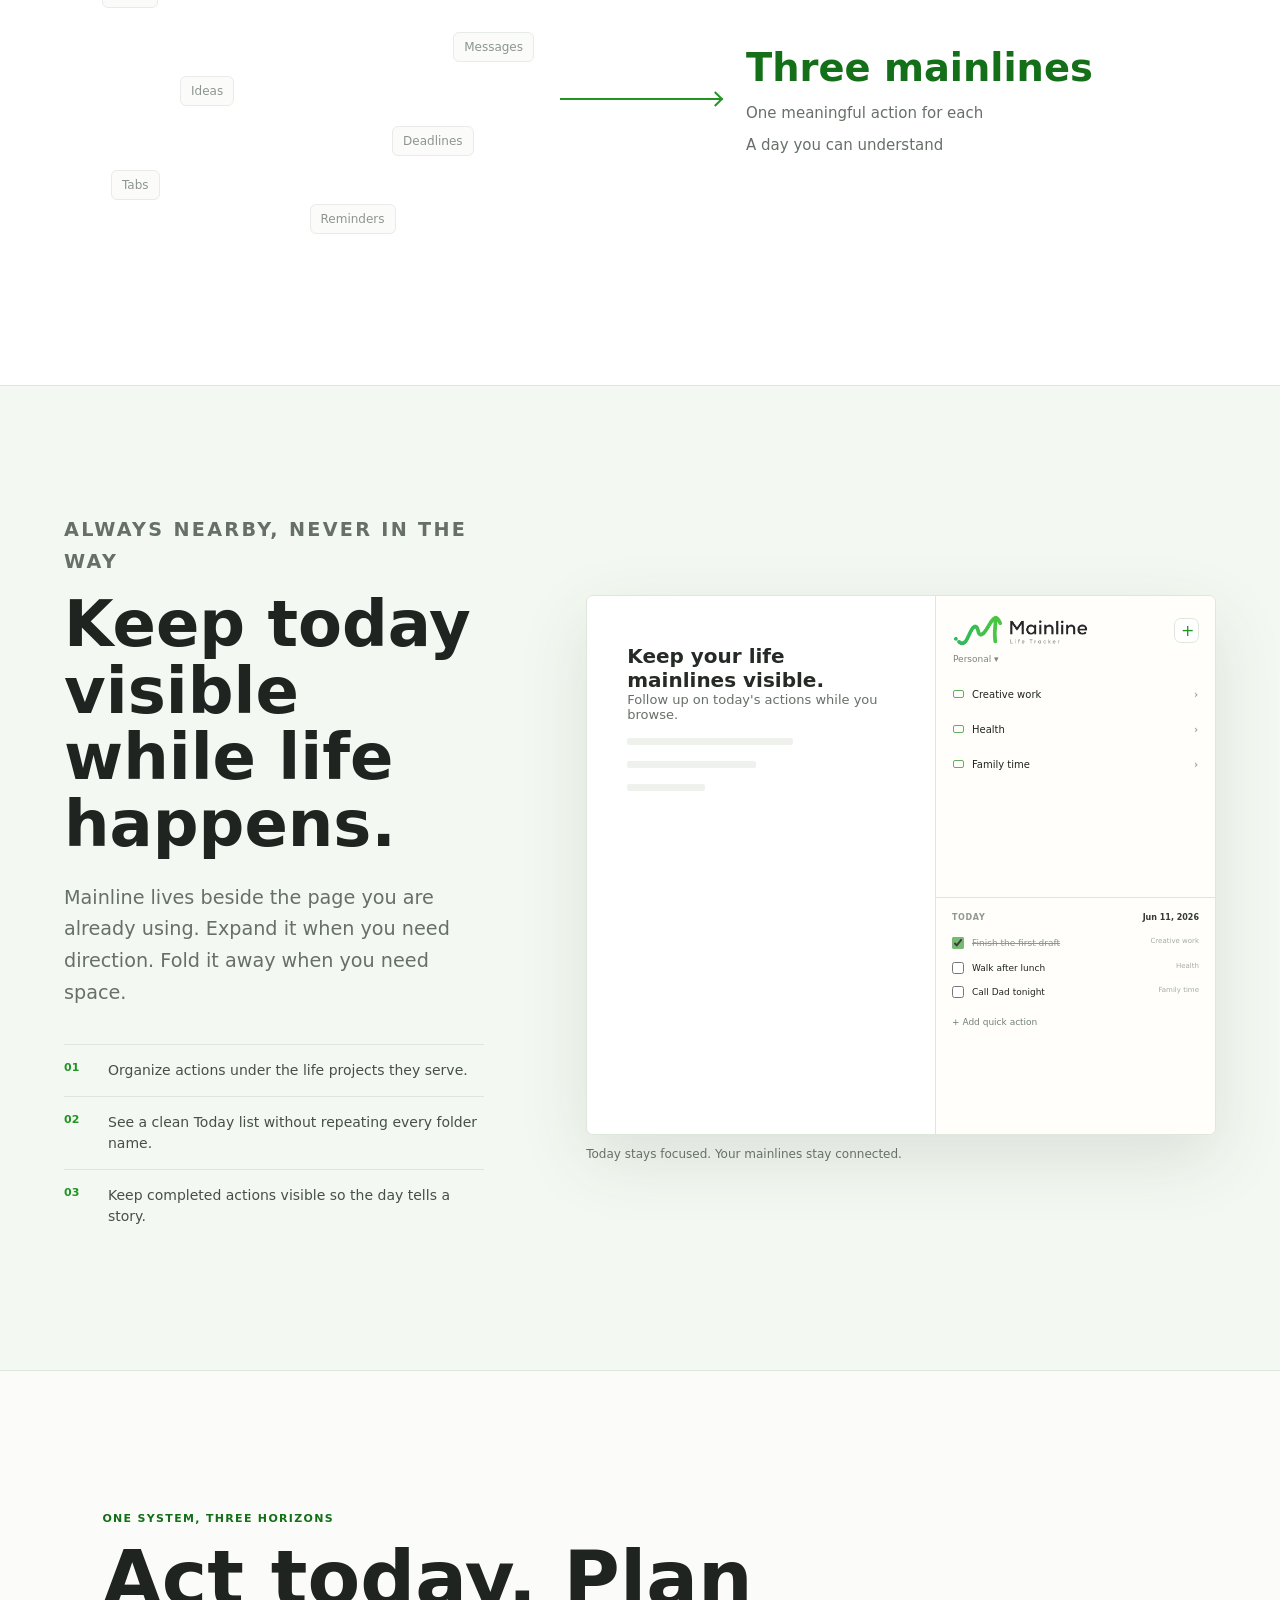
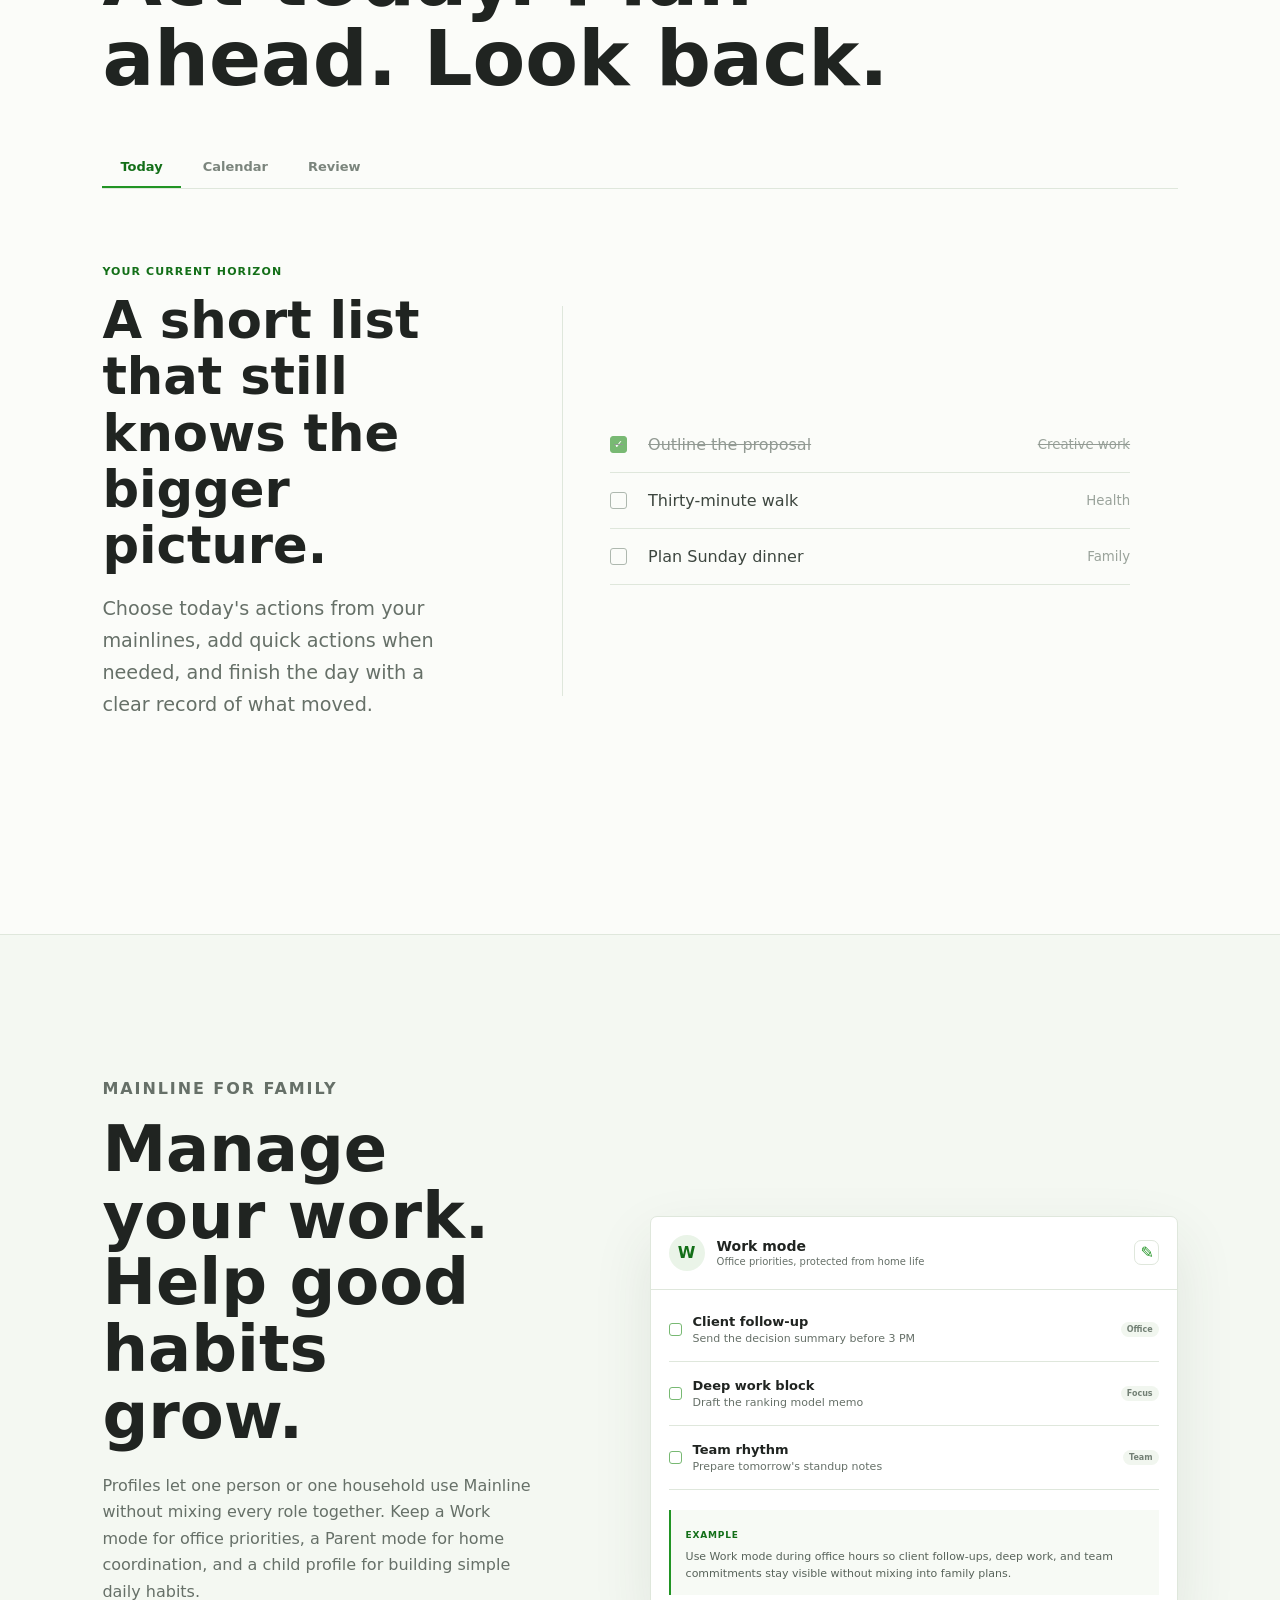
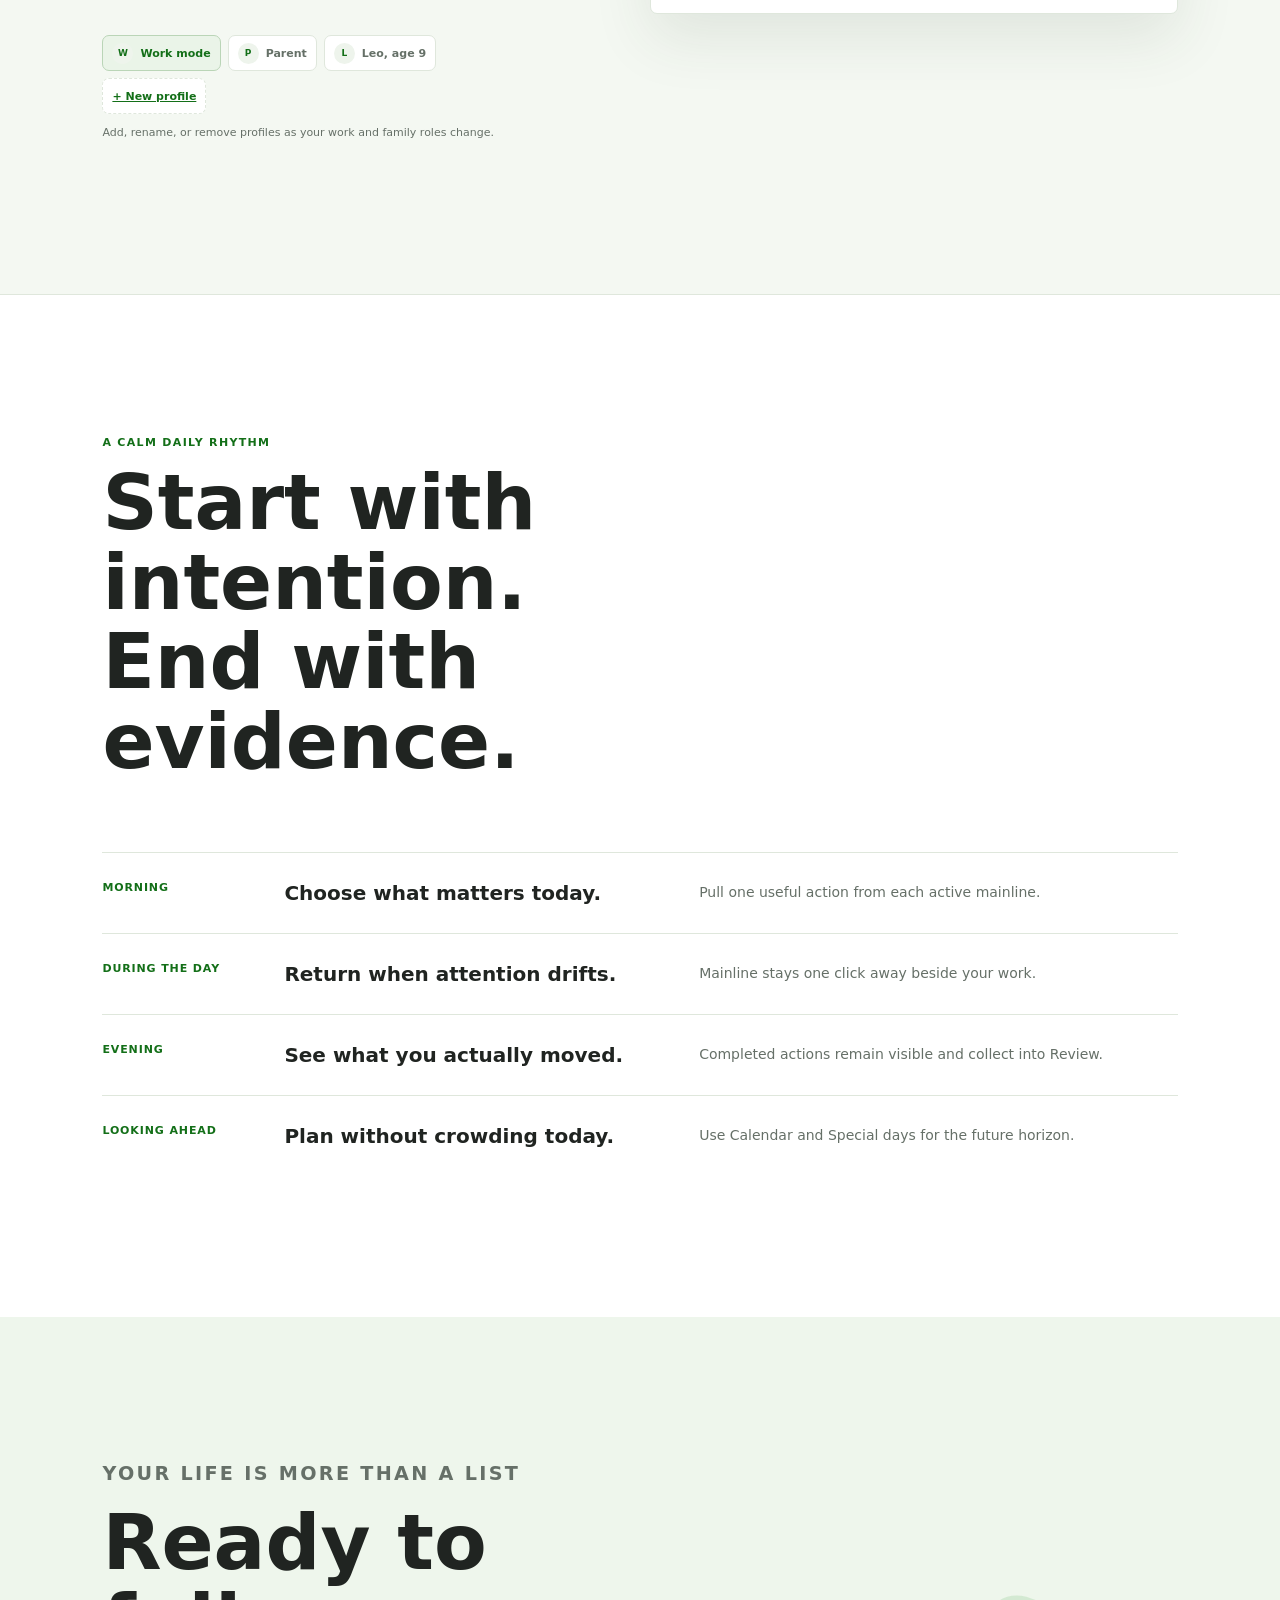
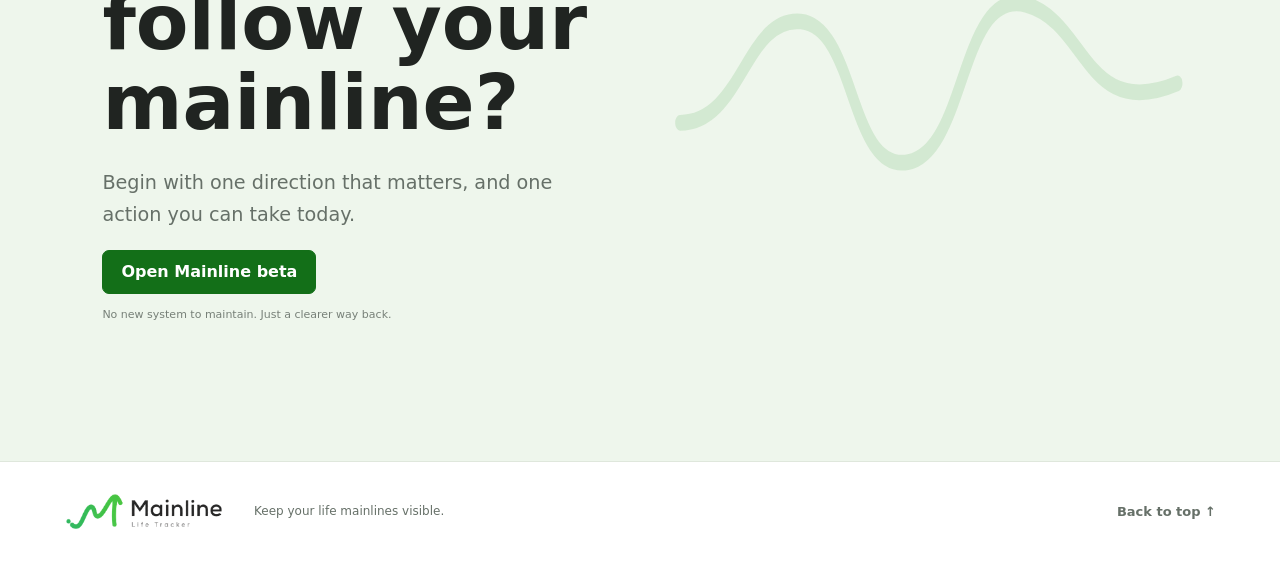
==== commit ff629cf0: "Add hero workflow demo" ====
--- a/index.html
+++ b/index.html
@@ -5,7 +5,7 @@
     <meta name="viewport" content="width=device-width, initial-scale=1">
     <meta name="description" content="Mainline keeps your life priorities visible while you browse, so today's actions stay connected to what matters.">
     <title>Mainline - Keep your life mainlines visible</title>
-    <link rel="stylesheet" href="mainline-web.css">
+    <link rel="stylesheet" href="mainline-web.css?v=1.0.6-hero">
   </head>
   <body>
     <header class="site-header">
@@ -48,6 +48,26 @@
             <div class="browser-line long"></div>
             <div class="browser-line medium"></div>
             <div class="browser-line short"></div>
+            <div class="hero-workflow" aria-hidden="true">
+              <div class="workflow-card workflow-folder">
+                <span class="workflow-kicker">Mainline folder</span>
+                <strong>Creative work</strong>
+                <div class="workflow-input">
+                  <span>Draft outline before lunch</span>
+                </div>
+                <em>Added under a life direction</em>
+              </div>
+              <div class="workflow-arrow">›</div>
+              <div class="workflow-card workflow-today">
+                <span class="workflow-kicker">Today list</span>
+                <label>
+                  <i></i>
+                  <span>Draft outline before lunch</span>
+                  <small>Creative work</small>
+                </label>
+                <em>Visible, focused, then checked</em>
+              </div>
+            </div>
             <div class="browser-line medium lower"></div>
           </div>
           <aside class="demo-panel">
@@ -179,7 +199,7 @@
             <button type="button" class="family-profile active" data-family-profile="work"><span>W</span>Work mode</button>
             <button type="button" class="family-profile" data-family-profile="parent"><span>P</span>Parent</button>
             <button type="button" class="family-profile" data-family-profile="leo"><span>L</span>Leo, age 9</button>
-            <button type="button" class="family-profile-add">+ New profile</button>
+            <a class="family-profile-add" href="https://lshangyu23-hash.github.io/mainline-web/downloads/Mainline-Beta-Chrome-Extension.zip">+ New profile</a>
           </div>
           <p class="family-note">Add, rename, or remove profiles as your work and family roles change.</p>
         </div>
@@ -238,6 +258,6 @@
       <a href="#top">Back to top ↑</a>
     </footer>
 
-    <script src="mainline-web.js"></script>
+    <script src="mainline-web.js?v=1.0.6-hero"></script>
   </body>
 </html>
--- a/mainline-web.css
+++ b/mainline-web.css
@@ -210,6 +210,7 @@
   inset: 0 300px 0 0;
   padding: 70px 48px;
   background: #fff;
+  overflow: hidden;
 }
 
 .browser-line {
@@ -230,6 +231,187 @@
 
 .browser-line.lower {
   margin-top: 160px;
+}
+
+.hero-workflow {
+  position: absolute;
+  left: clamp(28px, 5vw, 76px);
+  right: clamp(28px, 5vw, 76px);
+  top: 185px;
+  display: grid;
+  grid-template-columns: minmax(170px, 1fr) 36px minmax(170px, 1fr);
+  gap: 18px;
+  align-items: center;
+}
+
+.workflow-card {
+  min-height: 156px;
+  padding: 16px 16px 14px;
+  border: 1px solid #e1eadf;
+  border-radius: 7px;
+  background: rgba(253, 254, 251, .96);
+  box-shadow: 0 18px 46px rgba(44, 62, 44, .08);
+}
+
+.workflow-kicker {
+  display: block;
+  margin-bottom: 9px;
+  color: #8d978f;
+  font-size: 9px;
+  font-weight: 800;
+  letter-spacing: .08em;
+  text-transform: uppercase;
+}
+
+.workflow-card strong {
+  display: flex;
+  align-items: center;
+  gap: 7px;
+  color: #2f3831;
+  font-size: 13px;
+}
+
+.workflow-card strong::before {
+  content: "";
+  width: 12px;
+  height: 8px;
+  border: 1px solid #63af5f;
+  border-radius: 2px;
+}
+
+.workflow-input {
+  height: 34px;
+  display: flex;
+  align-items: center;
+  margin-top: 18px;
+  padding: 0 10px;
+  overflow: hidden;
+  border: 1px solid #bddbb9;
+  border-radius: 7px;
+  background: #fbfdf9;
+  color: #364039;
+  font-size: 11px;
+  animation: workflowInput 8.6s ease-in-out infinite;
+  animation-delay: -1.8s;
+}
+
+.workflow-input span {
+  display: block;
+  max-width: 0;
+  overflow: hidden;
+  white-space: nowrap;
+  animation: workflowTyping 8.6s steps(25, end) infinite;
+  animation-delay: -1.8s;
+}
+
+.workflow-card em {
+  display: block;
+  margin-top: 11px;
+  color: #9aa49c;
+  font-size: 9px;
+  font-style: normal;
+}
+
+.workflow-arrow {
+  display: grid;
+  place-items: center;
+  color: var(--green);
+  font-size: 38px;
+  font-weight: 350;
+  animation: workflowArrow 8.6s ease-in-out infinite;
+  animation-delay: -1.8s;
+}
+
+.workflow-today {
+  opacity: .64;
+  transform: translateX(-8px);
+  animation: workflowToday 8.6s ease-in-out infinite;
+  animation-delay: -1.8s;
+}
+
+.workflow-today label {
+  display: grid;
+  grid-template-columns: 15px minmax(0, 1fr);
+  column-gap: 7px;
+  row-gap: 3px;
+  align-items: start;
+  margin-top: 22px;
+  color: #374139;
+  font-size: 11px;
+  line-height: 1.35;
+}
+
+.workflow-today i {
+  position: relative;
+  width: 13px;
+  height: 13px;
+  border: 1px solid #aeb8af;
+  border-radius: 3px;
+  background: #fff;
+  animation: workflowCheckBox 8.6s ease-in-out infinite;
+  animation-delay: -1.8s;
+}
+
+.workflow-today i::after {
+  content: "";
+  position: absolute;
+  left: 3px;
+  top: 1px;
+  width: 4px;
+  height: 7px;
+  border-right: 1.5px solid #fff;
+  border-bottom: 1.5px solid #fff;
+  opacity: 0;
+  transform: rotate(40deg);
+  animation: workflowTick 8.6s ease-in-out infinite;
+  animation-delay: -1.8s;
+}
+
+.workflow-today label > span {
+  animation: workflowDoneText 8.6s ease-in-out infinite;
+  animation-delay: -1.8s;
+}
+
+.workflow-today small {
+  grid-column: 2;
+  color: #9ca59e;
+  font-size: 8px;
+}
+
+@keyframes workflowInput {
+  0%, 10% { border-color: #e1eadf; box-shadow: none; }
+  18%, 50% { border-color: #72bd70; box-shadow: 0 0 0 3px rgba(33, 148, 36, .08); }
+  70%, 100% { border-color: #dfe7dc; box-shadow: none; }
+}
+
+@keyframes workflowTyping {
+  0%, 15% { max-width: 0; }
+  36%, 100% { max-width: 190px; }
+}
+
+@keyframes workflowArrow {
+  0%, 34% { opacity: .18; transform: translateX(-8px); }
+  45%, 100% { opacity: 1; transform: translateX(0); }
+}
+
+@keyframes workflowToday {
+  0%, 42% { opacity: .62; transform: translateX(-8px); }
+  52%, 100% { opacity: 1; transform: translateX(0); }
+}
+
+@keyframes workflowCheckBox {
+  0%, 64% { border-color: #aeb8af; background: #fff; }
+  72%, 100% { border-color: #78b973; background: #78b973; }
+}
+
+@keyframes workflowTick {
+  0%, 64% { opacity: 0; }
+  72%, 100% { opacity: 1; }
+}
+
+@keyframes workflowDoneText {
+  0%, 64% { color: #374139; text-decoration-color: transparent; }
+  72%, 100% { color: #8d958f; text-decoration: line-through; }
 }
 
 .demo-panel {
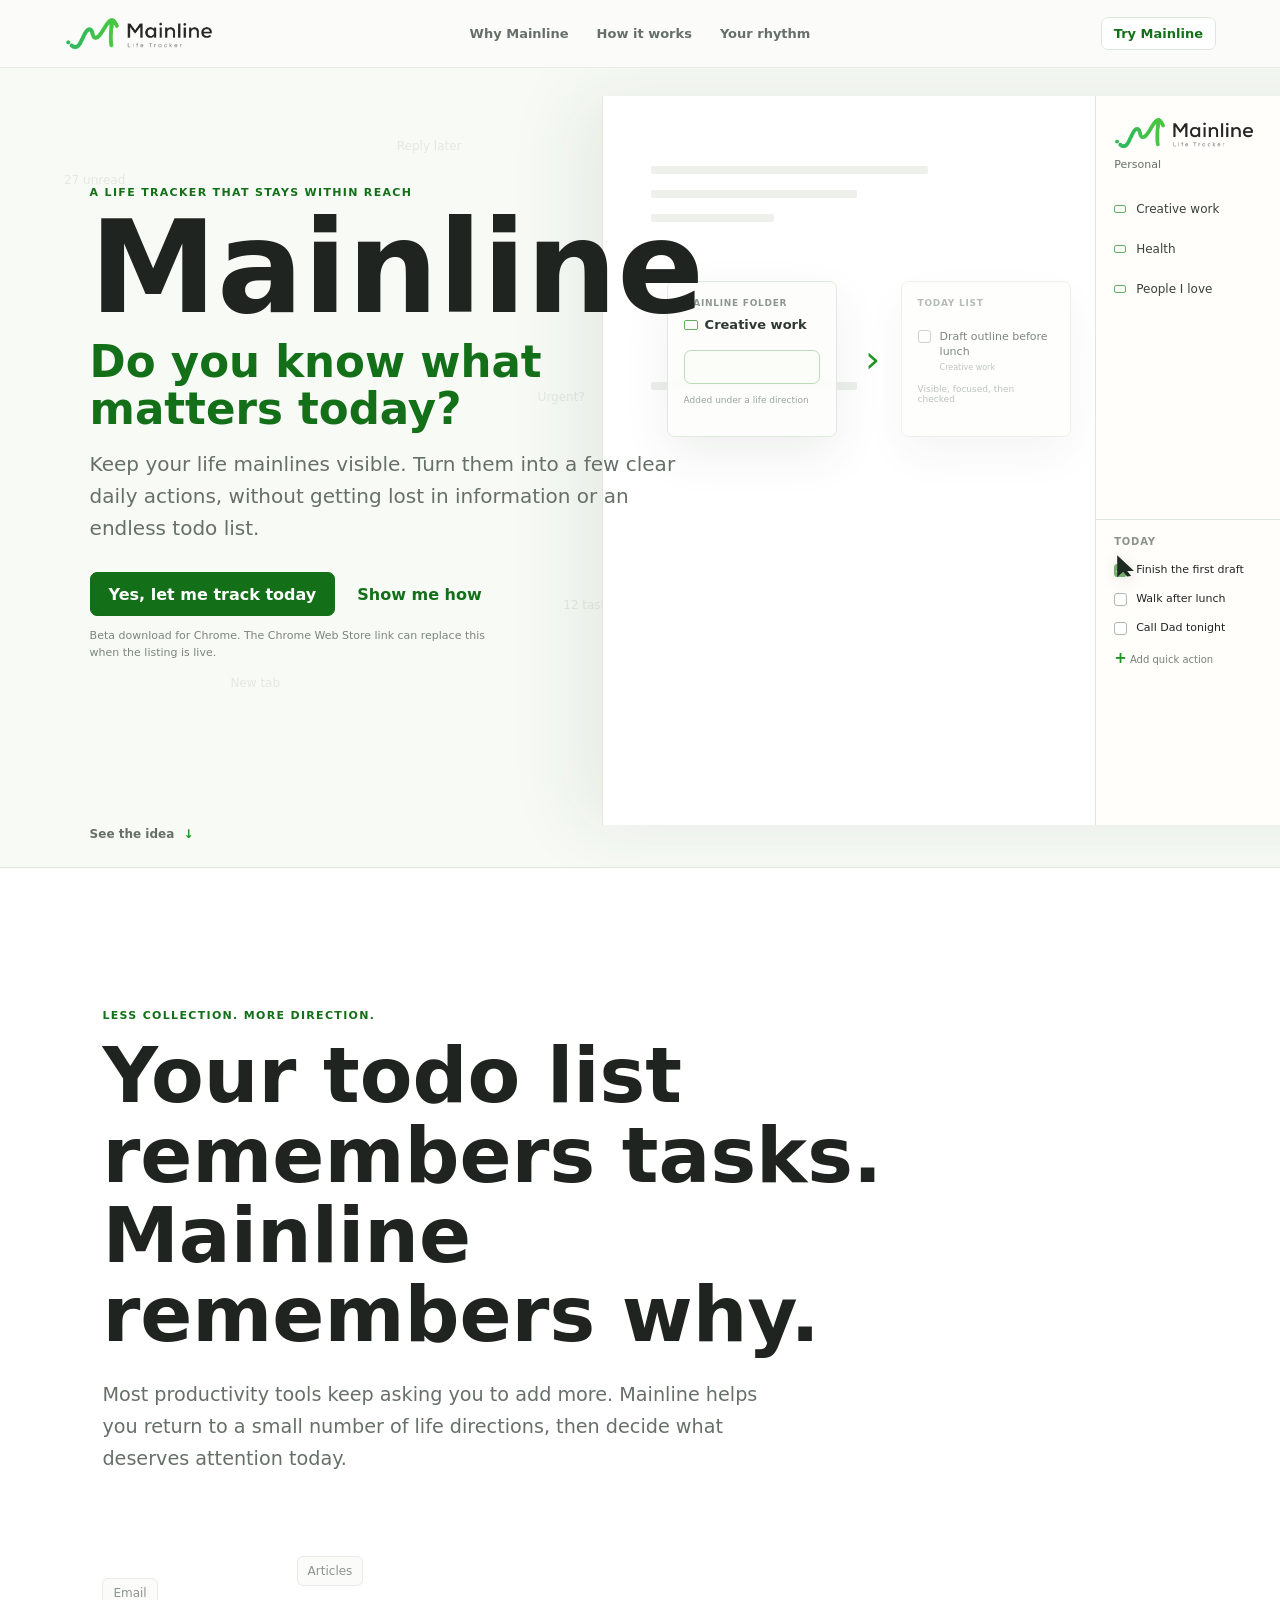
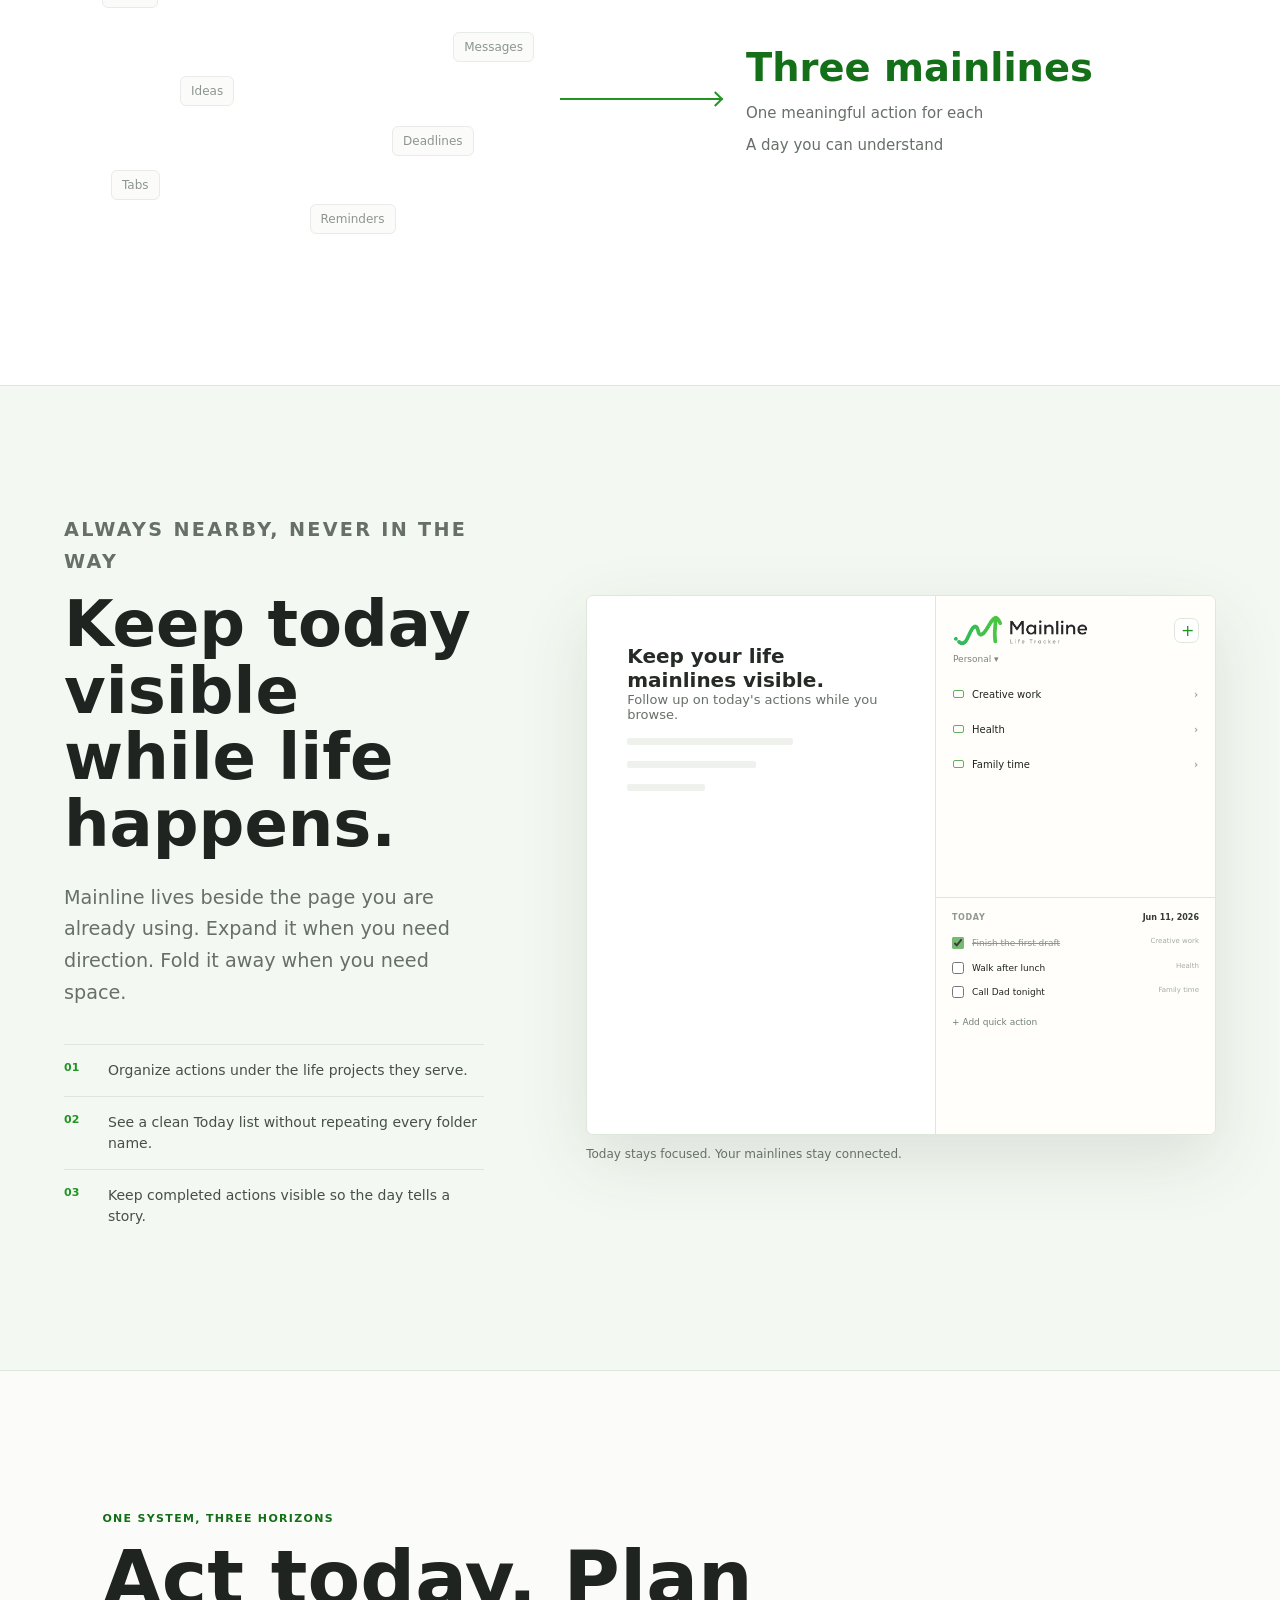
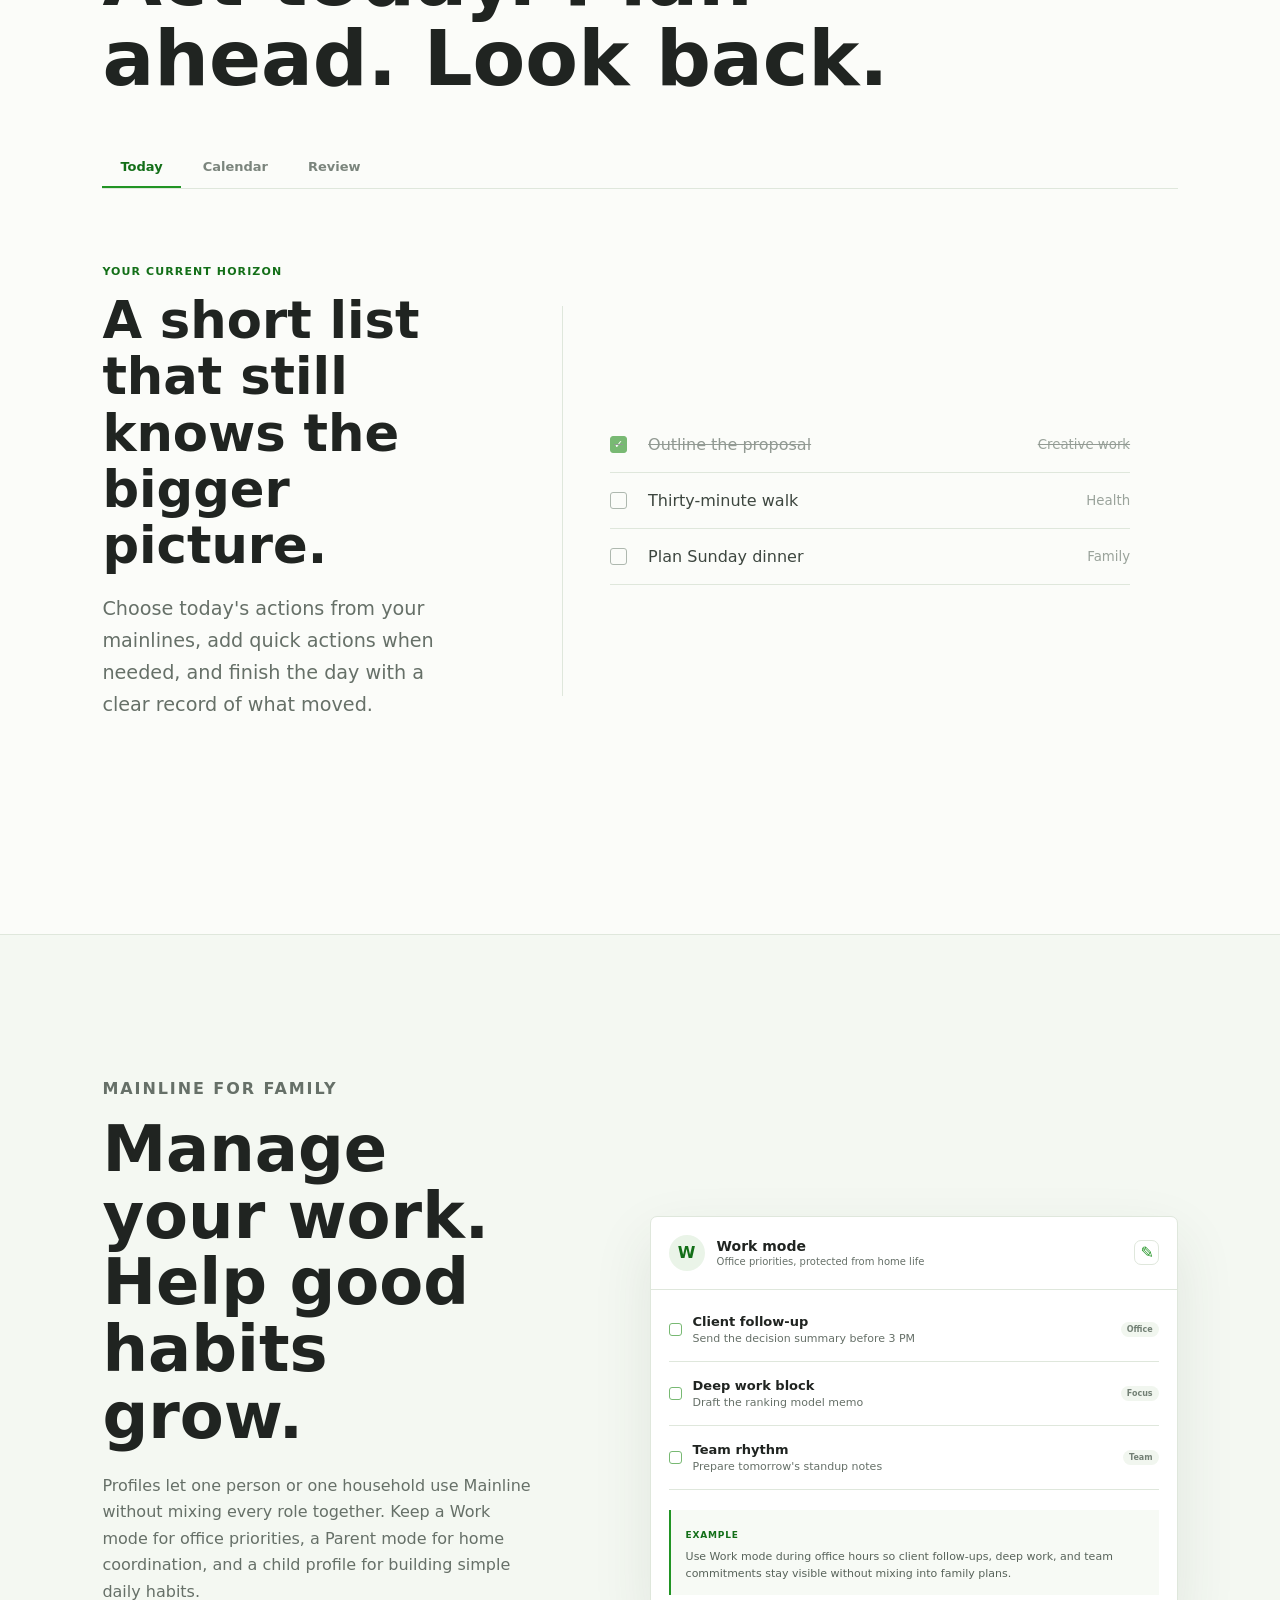
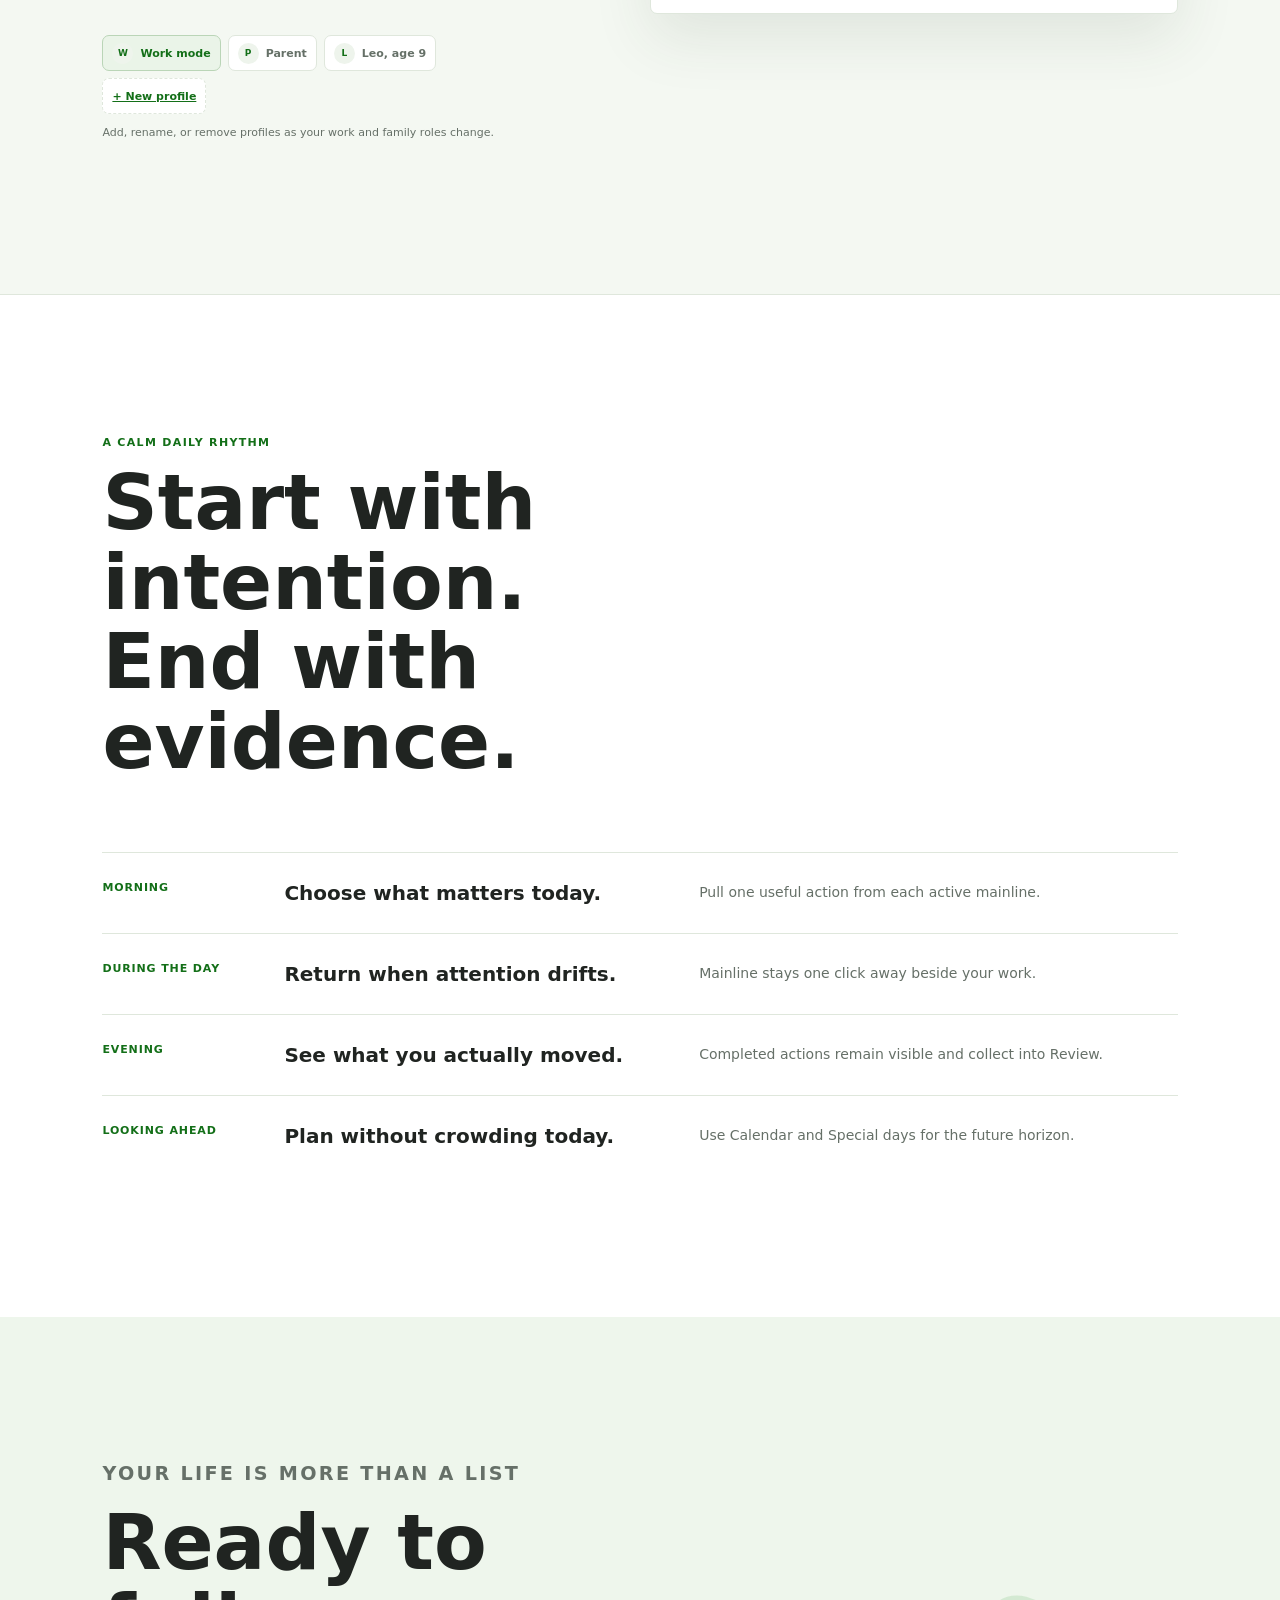
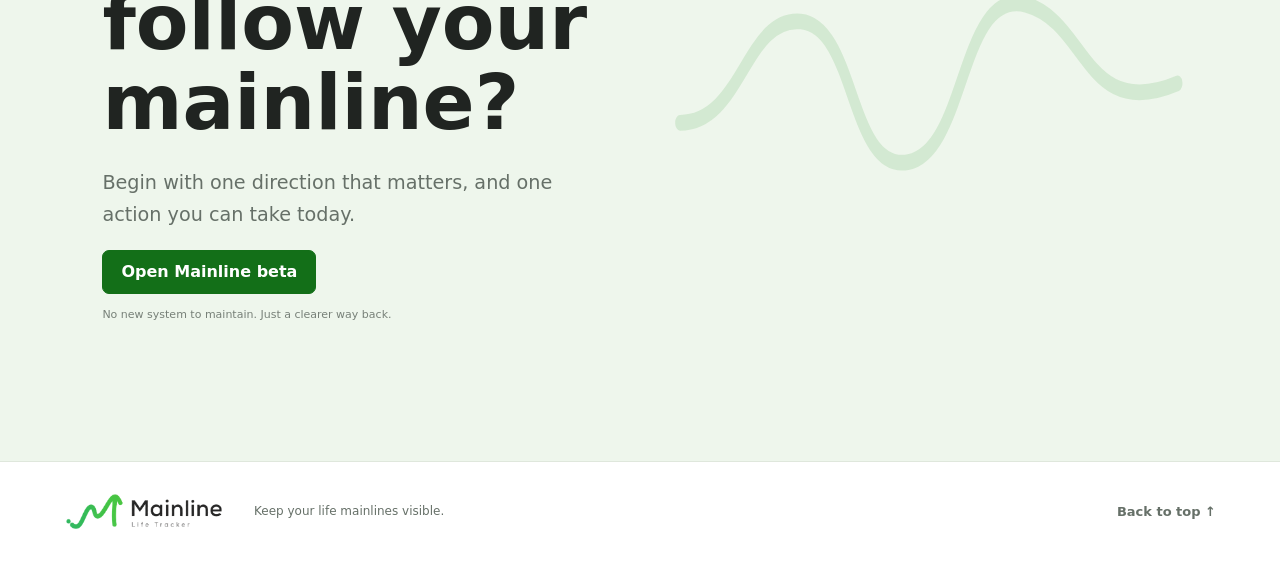
==== commit 0e615fd8: "Rename beta CTA" ====
--- a/index.html
+++ b/index.html
@@ -17,7 +17,7 @@
         <a href="#how">How it works</a>
         <a href="#rhythm">Your rhythm</a>
       </nav>
-      <a class="header-action" href="https://lshangyu23-hash.github.io/mainline-web/downloads/Mainline-Beta-Chrome-Extension.zip">Try beta</a>
+      <a class="header-action" href="https://lshangyu23-hash.github.io/mainline-web/downloads/Mainline-Beta-Chrome-Extension.zip">Try Mainline</a>
     </header>
 
     <main>
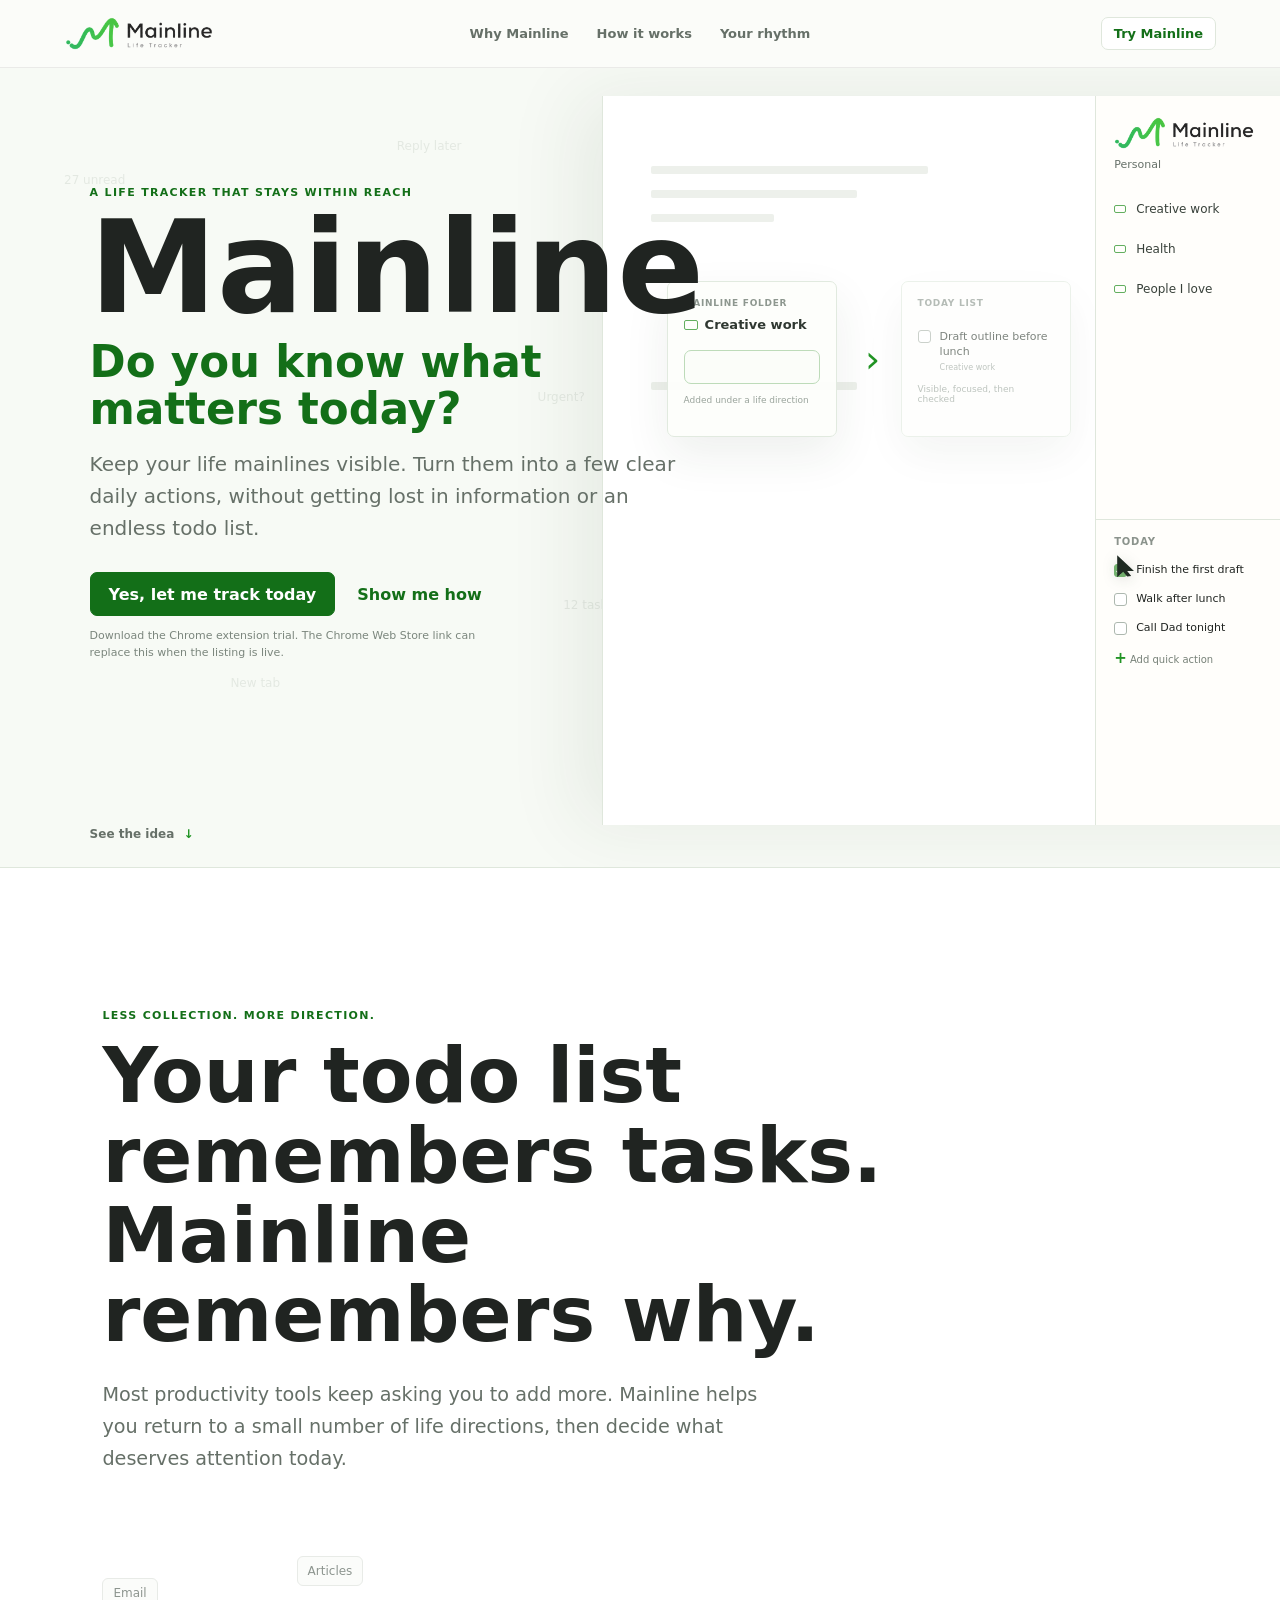
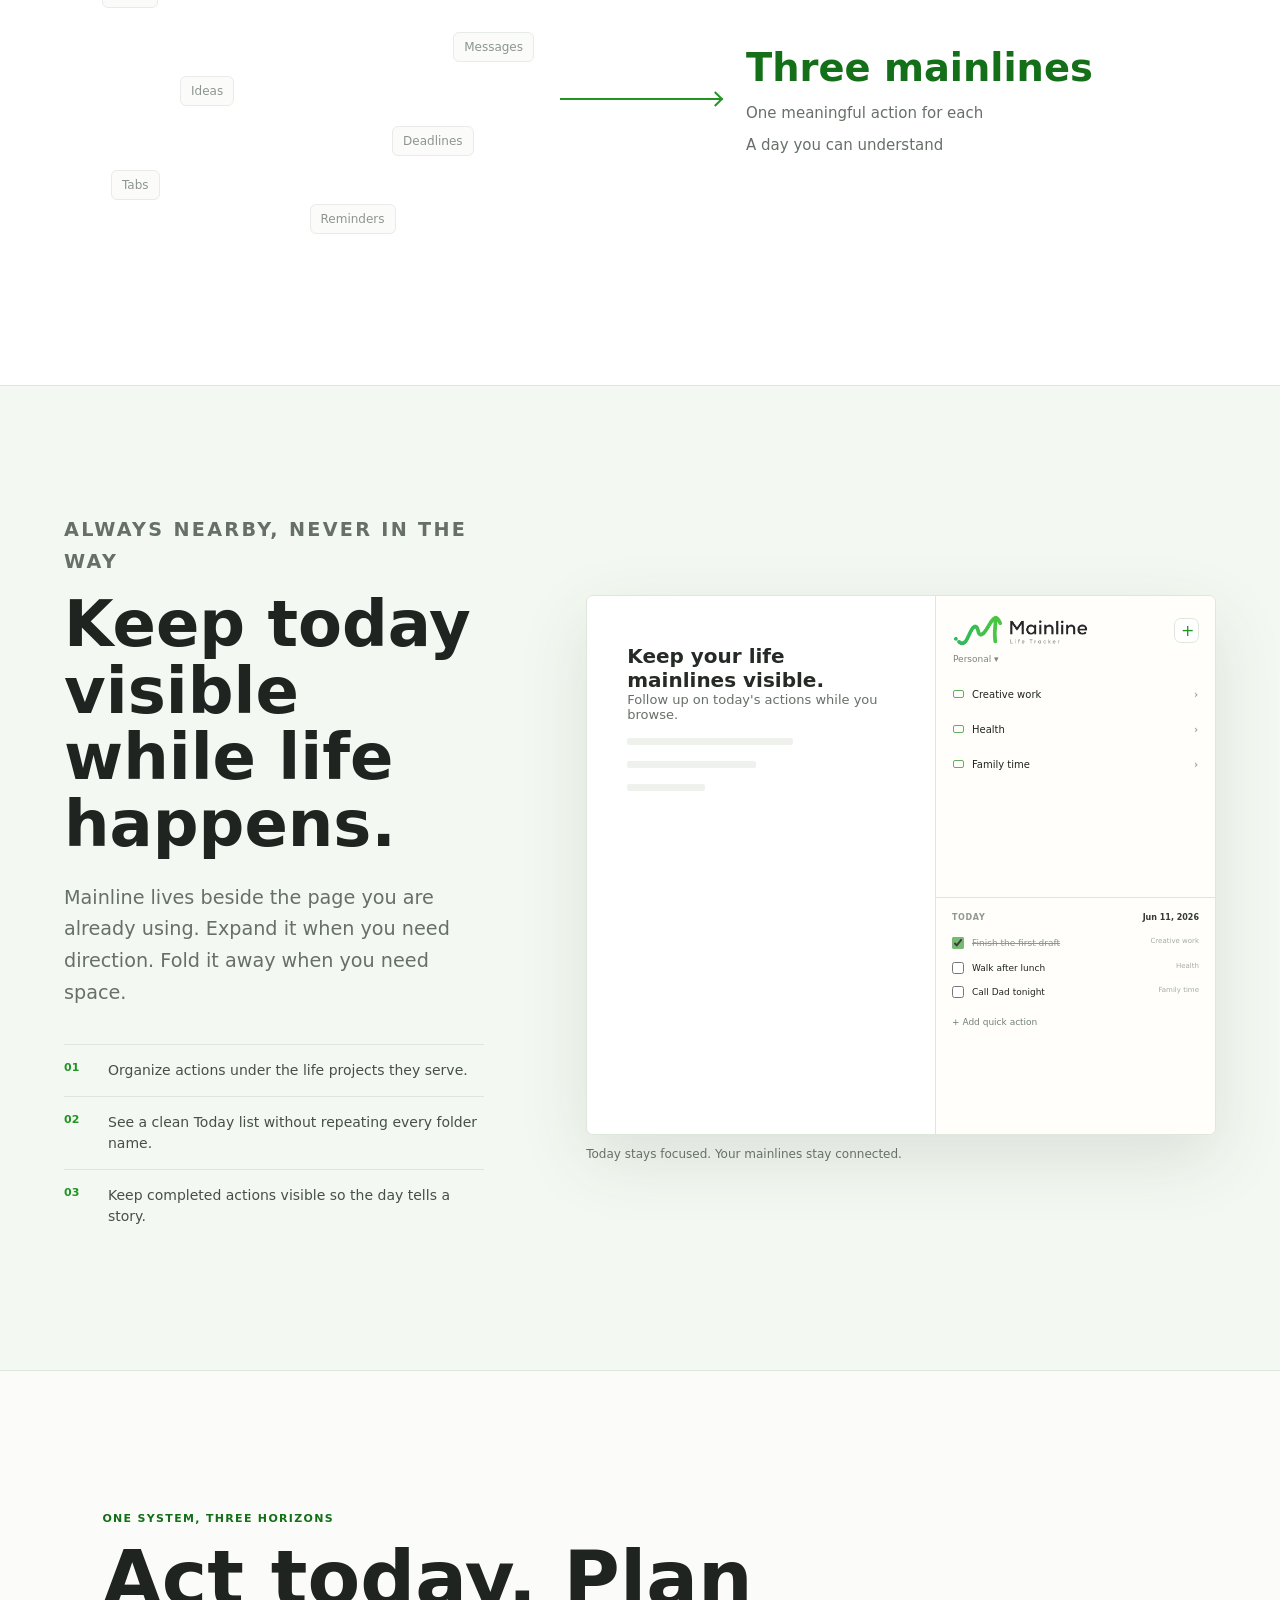
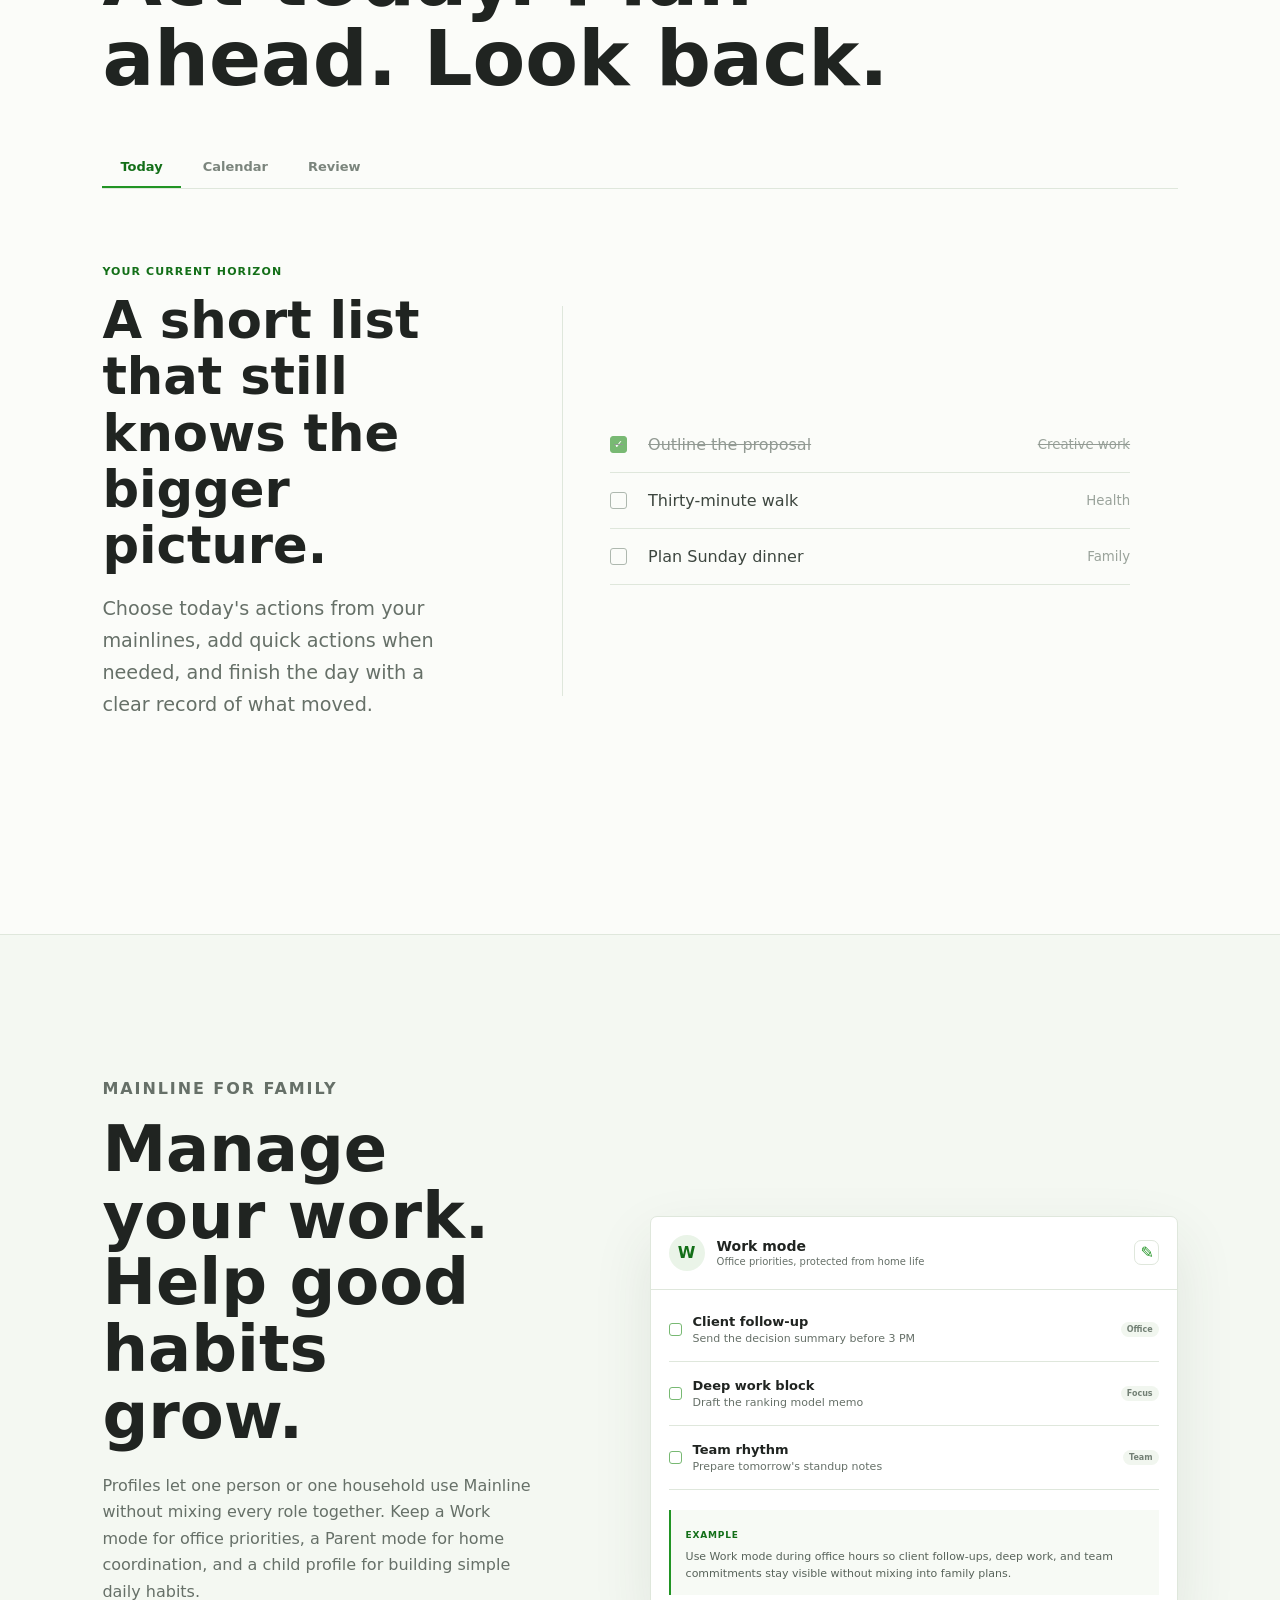
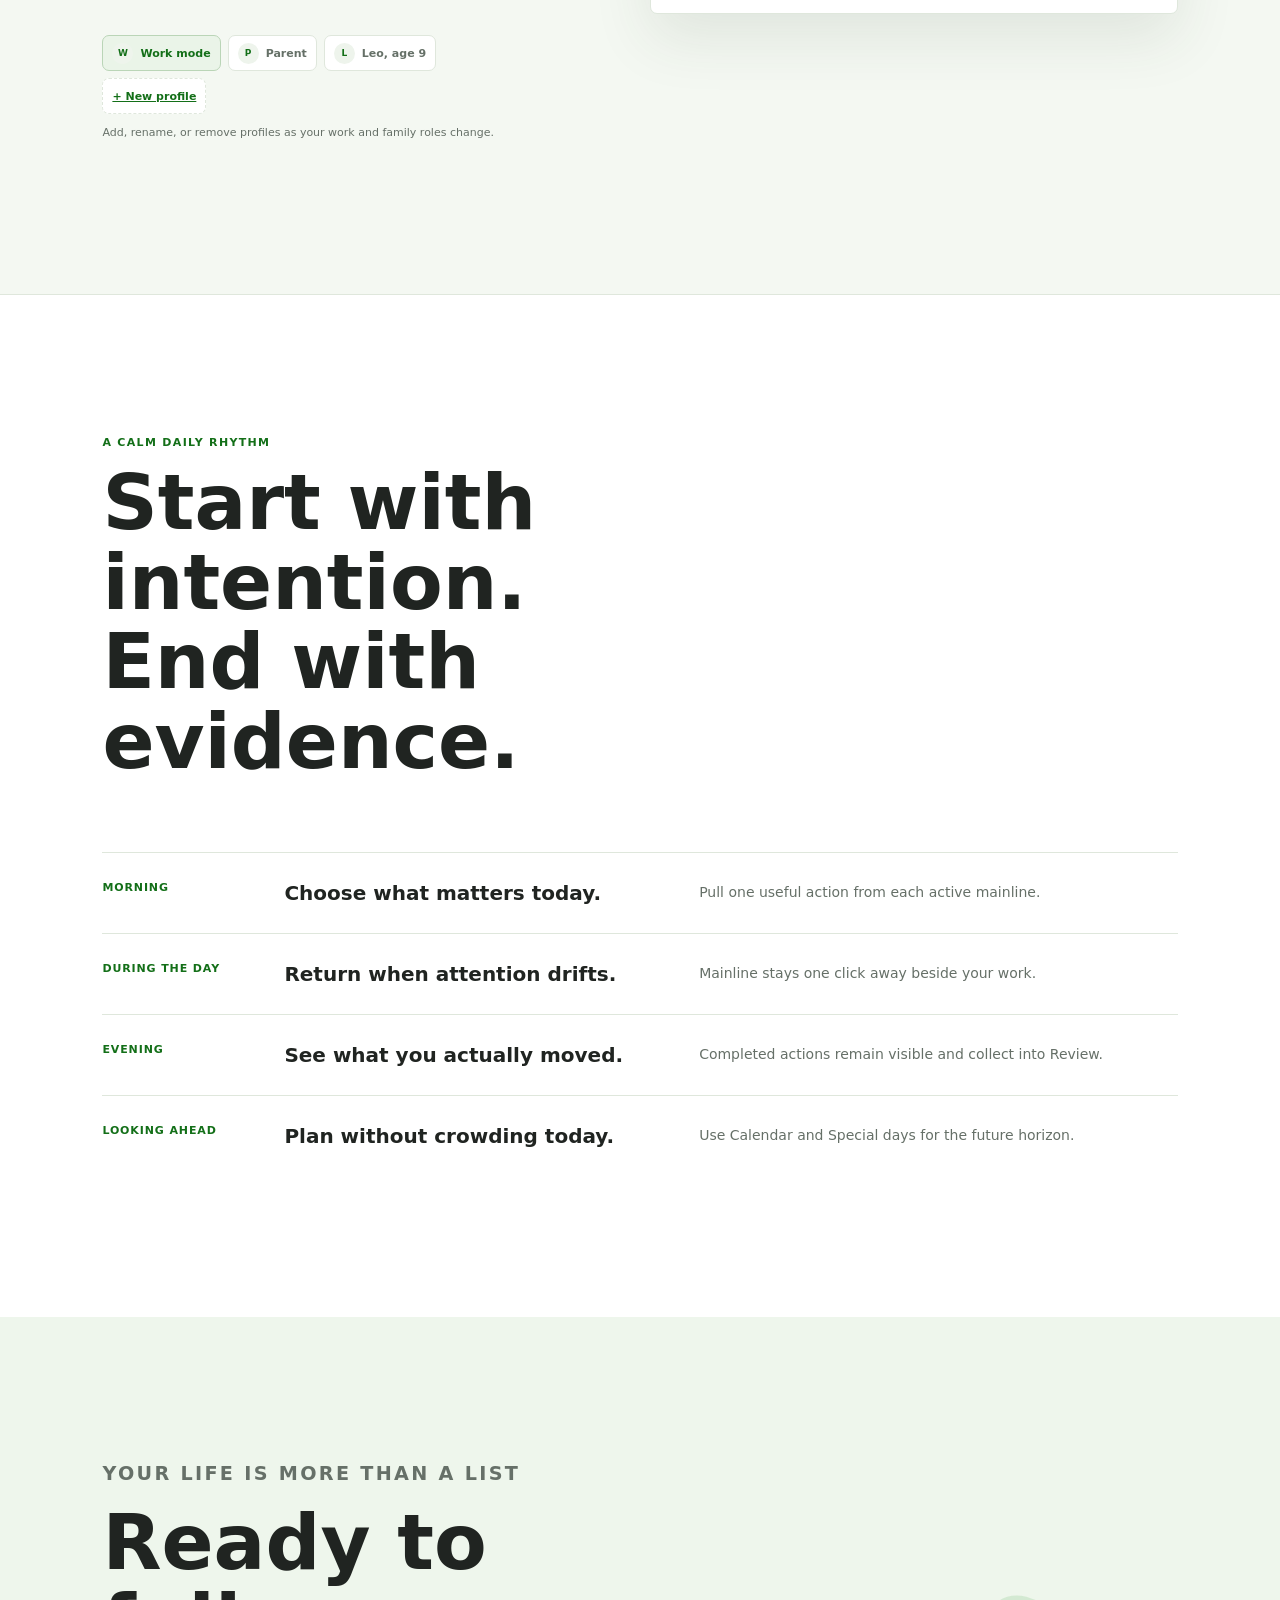
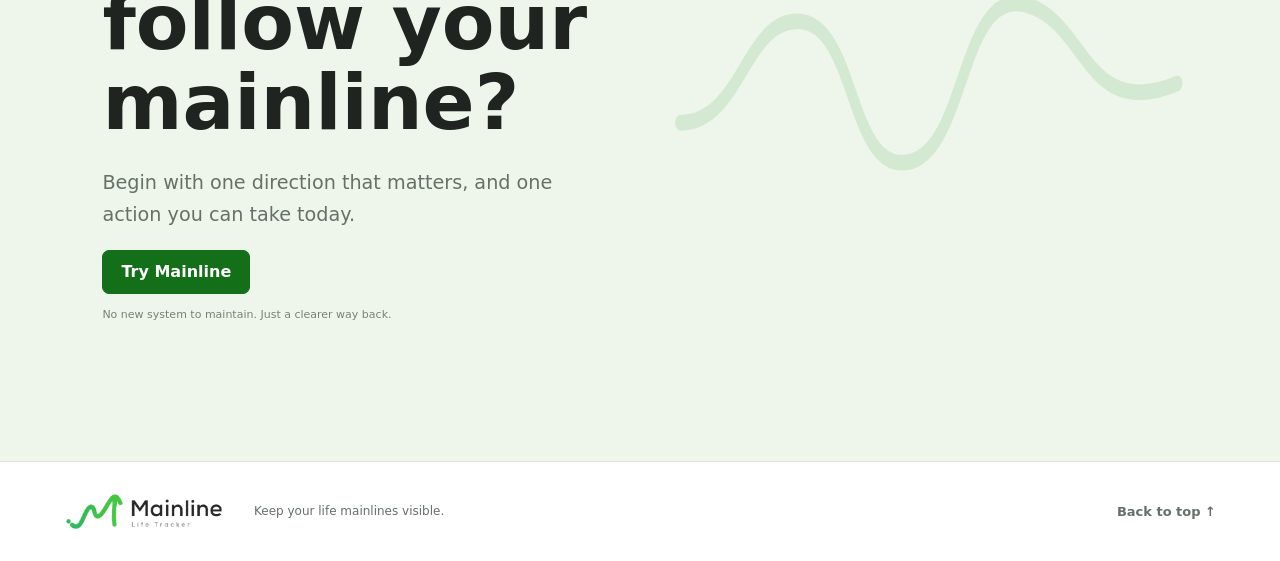
==== commit 49971eab: "Remove beta wording from CTA" ====
--- a/index.html
+++ b/index.html
@@ -40,7 +40,7 @@
             <a class="primary-action" href="https://lshangyu23-hash.github.io/mainline-web/downloads/Mainline-Beta-Chrome-Extension.zip">Yes, let me track today</a>
             <button class="text-action" type="button" data-scroll-target="#why">Show me how</button>
           </div>
-          <p class="hero-download-note">Beta download for Chrome. The Chrome Web Store link can replace this when the listing is live.</p>
+          <p class="hero-download-note">Download the Chrome extension trial. The Chrome Web Store link can replace this when the listing is live.</p>
         </div>
 
         <div class="hero-browser" aria-label="Animated Mainline extension preview">
@@ -240,7 +240,7 @@
           <p class="eyebrow">Your life is more than a list</p>
           <h2>Ready to follow your mainline?</h2>
           <p>Begin with one direction that matters, and one action you can take today.</p>
-          <a class="primary-action" id="open-mainline" href="https://lshangyu23-hash.github.io/mainline-web/downloads/Mainline-Beta-Chrome-Extension.zip">Open Mainline beta</a>
+          <a class="primary-action" id="open-mainline" href="https://lshangyu23-hash.github.io/mainline-web/downloads/Mainline-Beta-Chrome-Extension.zip">Try Mainline</a>
           <small>No new system to maintain. Just a clearer way back.</small>
         </div>
         <div class="start-mainline reveal" aria-hidden="true">
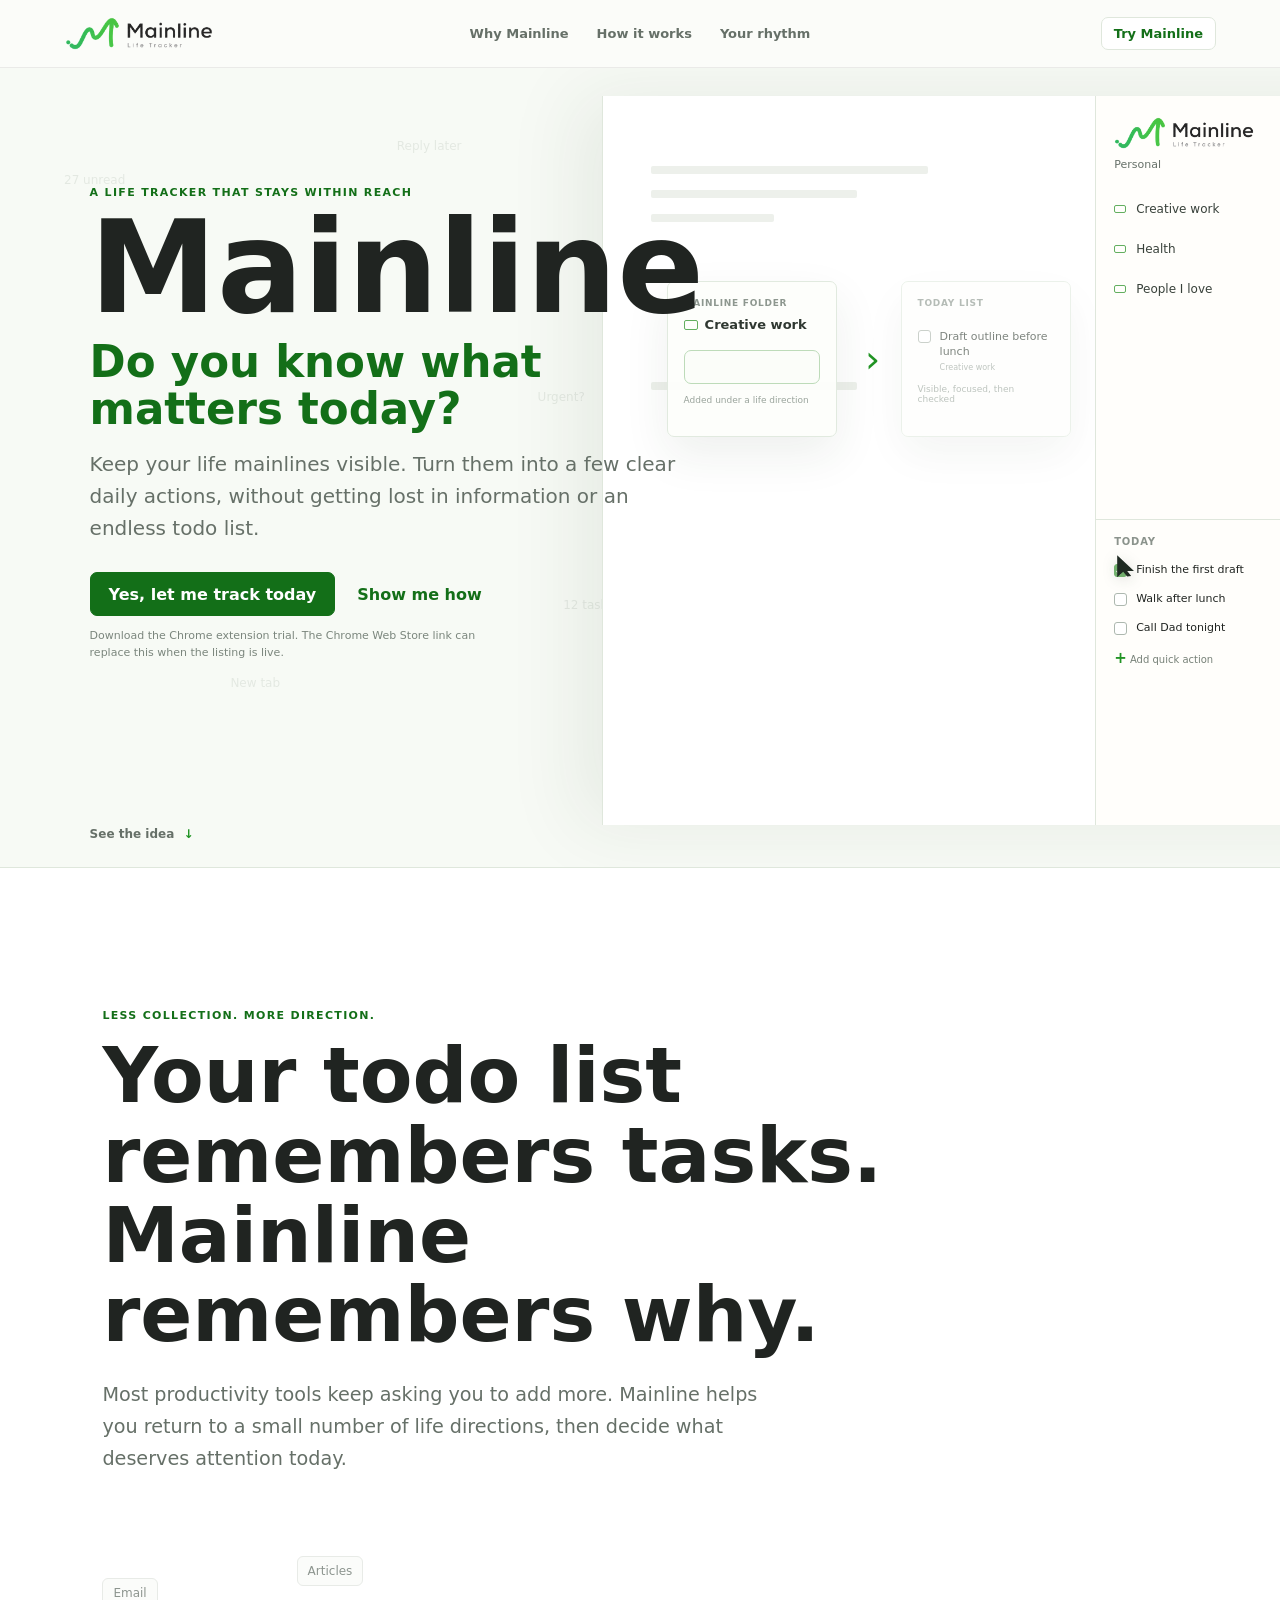
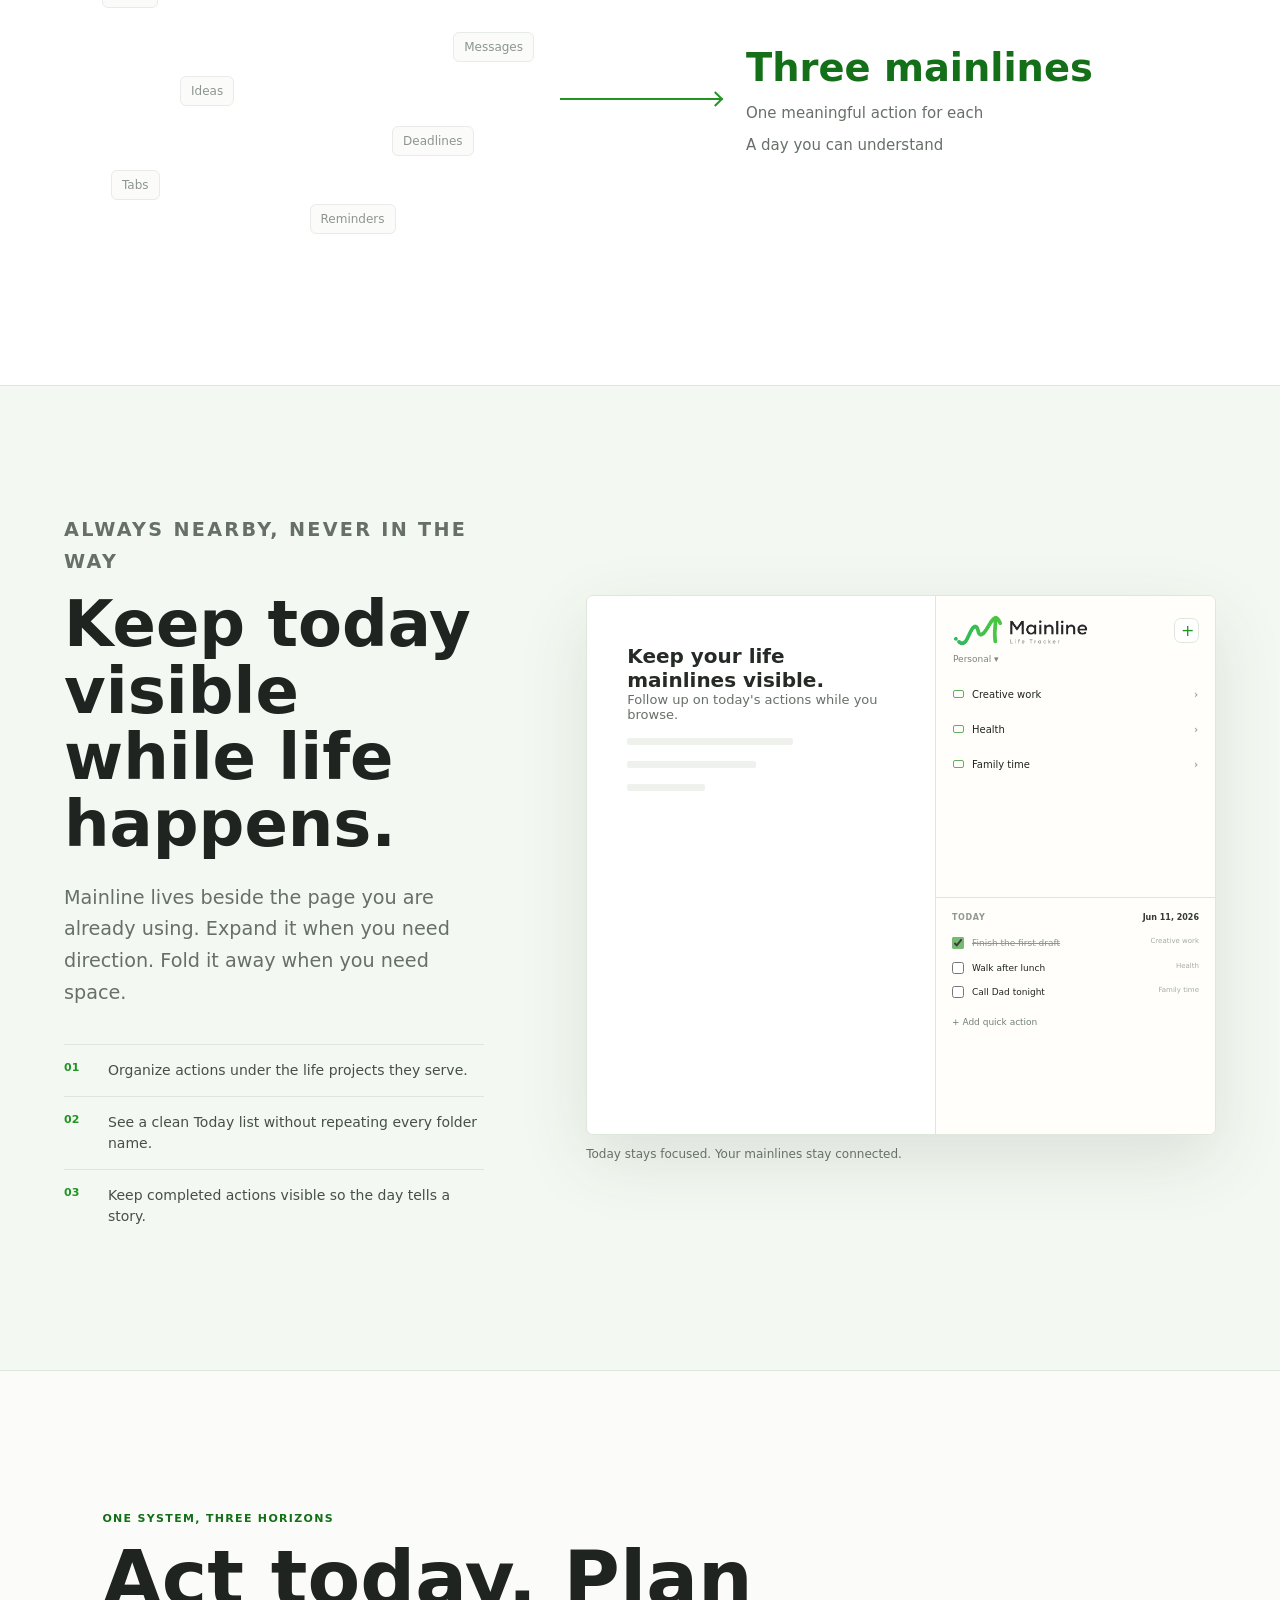
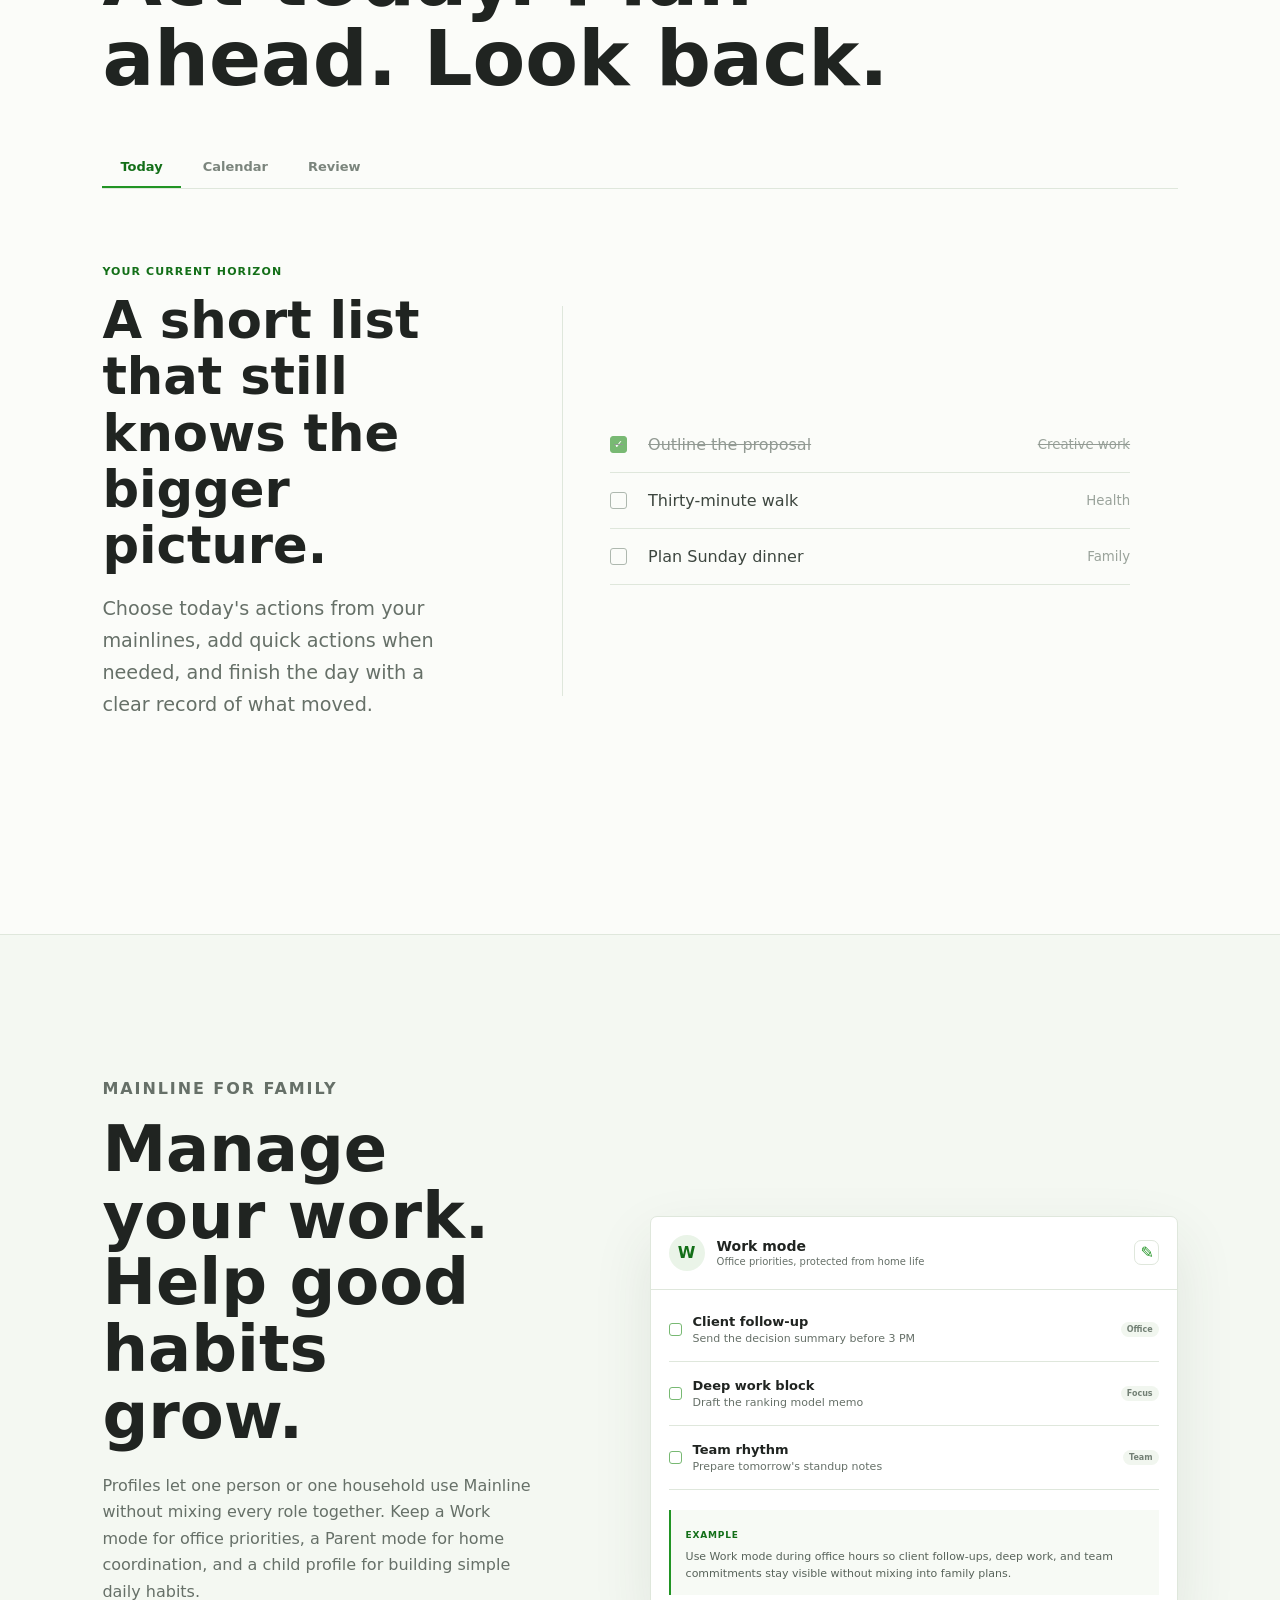
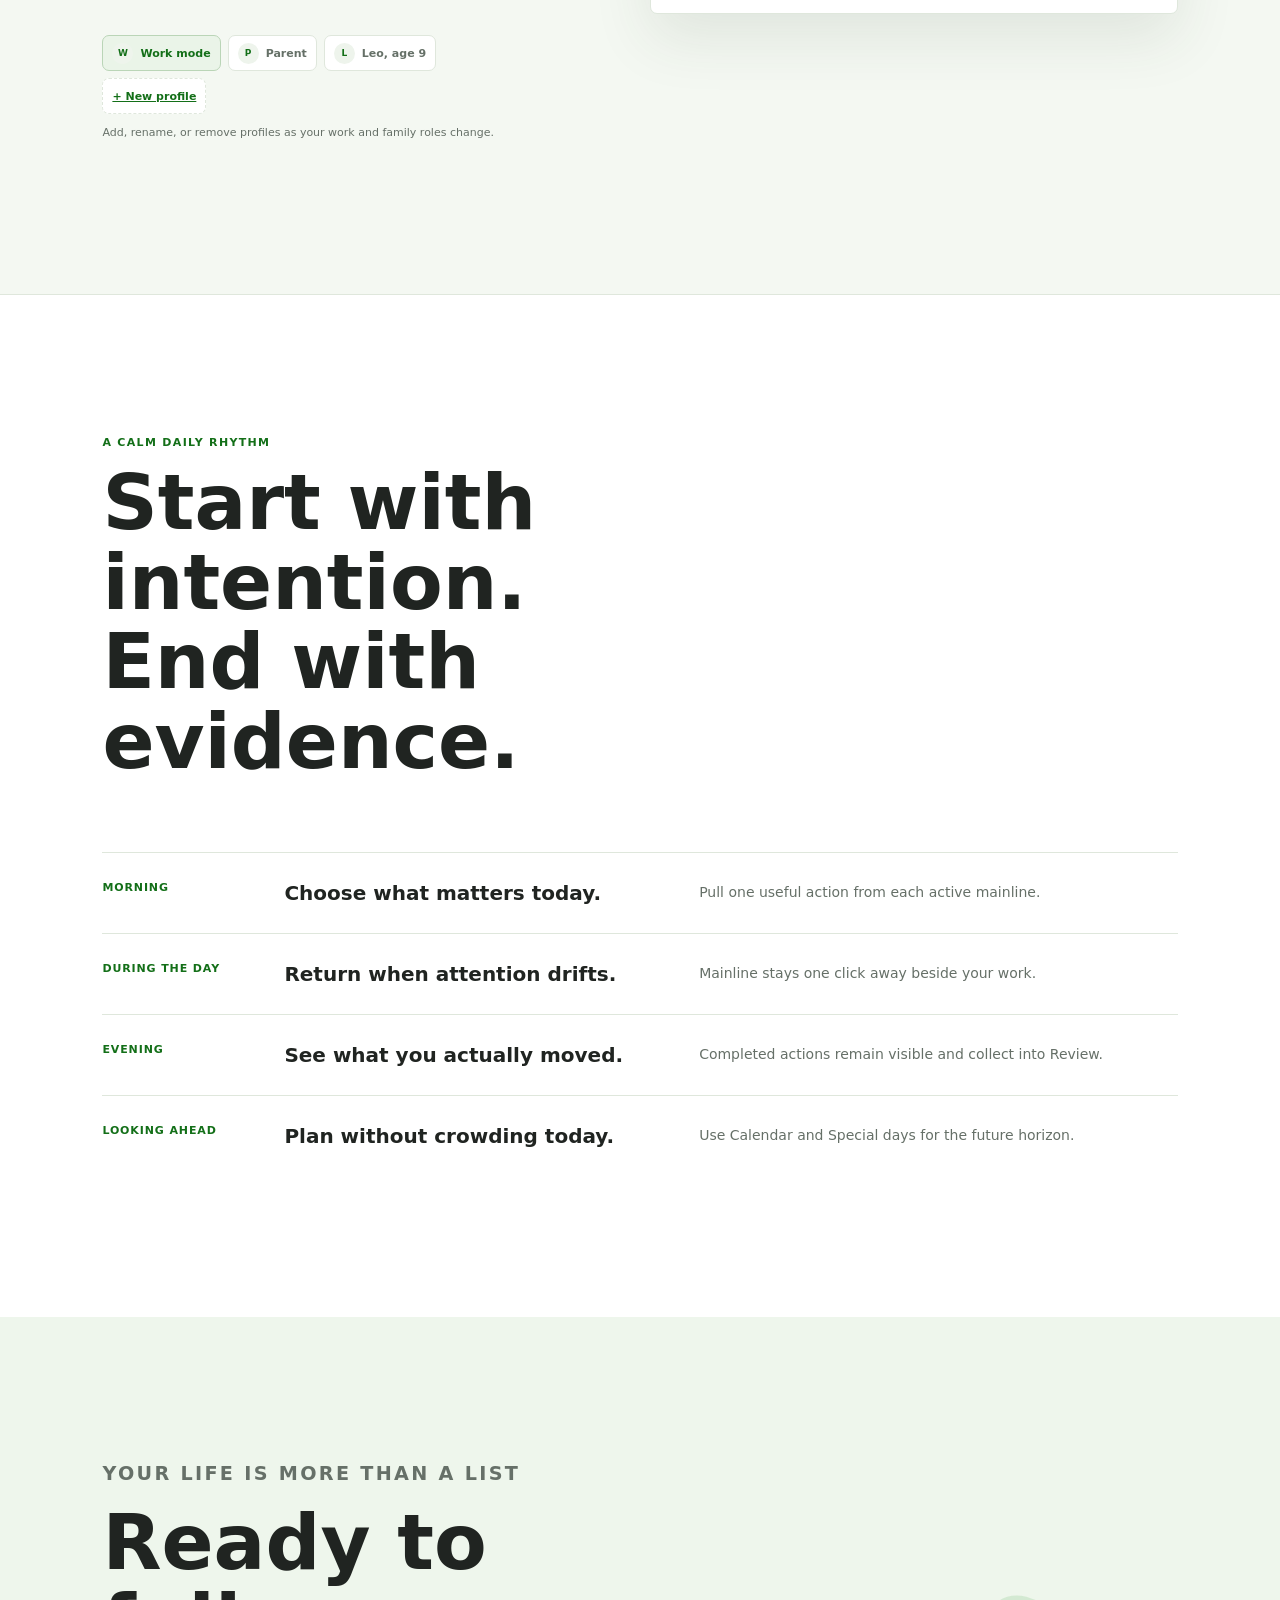
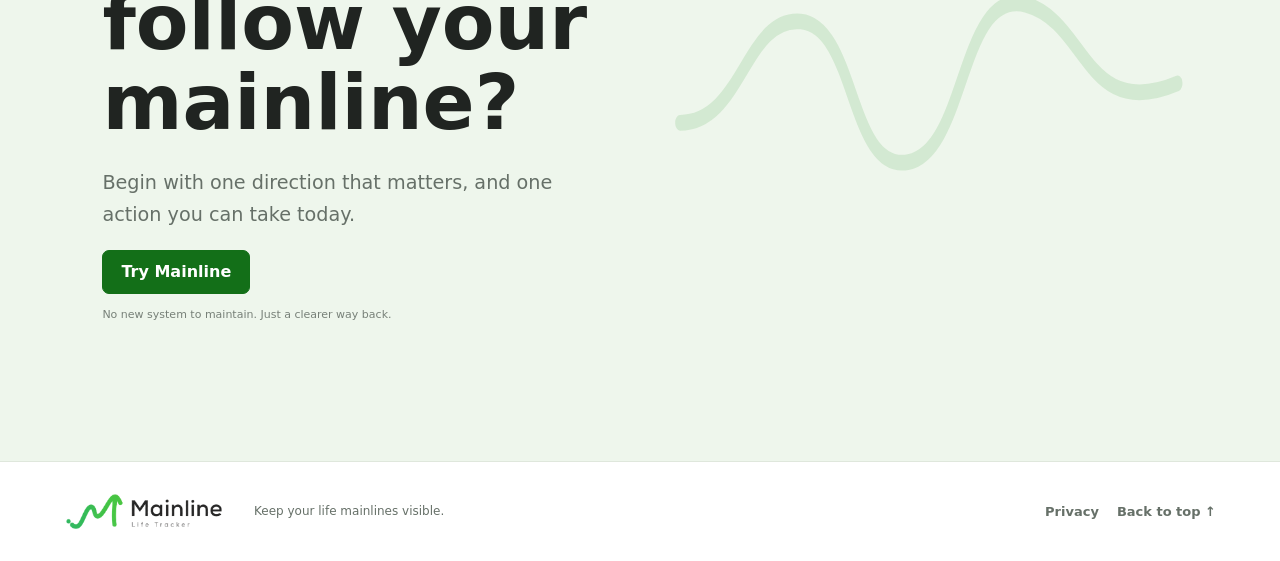
==== commit 340141e1: "Add privacy policy for launch" ====
--- a/index.html
+++ b/index.html
@@ -5,7 +5,7 @@
     <meta name="viewport" content="width=device-width, initial-scale=1">
     <meta name="description" content="Mainline keeps your life priorities visible while you browse, so today's actions stay connected to what matters.">
     <title>Mainline - Keep your life mainlines visible</title>
-    <link rel="stylesheet" href="mainline-web.css?v=1.0.6-hero">
+    <link rel="stylesheet" href="mainline-web.css?v=1.0.7-publish">
   </head>
   <body>
     <header class="site-header">
@@ -255,9 +255,12 @@
     <footer class="site-footer">
       <img src="brand-logo-cropped.png" alt="Mainline">
       <p>Keep your life mainlines visible.</p>
-      <a href="#top">Back to top ↑</a>
+      <div class="footer-links">
+        <a href="privacy.html">Privacy</a>
+        <a href="#top">Back to top ↑</a>
+      </div>
     </footer>
 
-    <script src="mainline-web.js?v=1.0.6-hero"></script>
+    <script src="mainline-web.js?v=1.0.7-publish"></script>
   </body>
 </html>
--- a/mainline-web.css
+++ b/mainline-web.css
@@ -1410,6 +1410,63 @@
   font-size: 12px;
 }
 
+.footer-links {
+  display: flex;
+  gap: 18px;
+  justify-self: end;
+}
+
+.policy-page {
+  min-height: 100vh;
+  padding: 132px clamp(24px, 8vw, 128px) 72px;
+  background: var(--paper);
+}
+
+.policy-card {
+  max-width: 860px;
+}
+
+.policy-card h1 {
+  margin-bottom: 24px;
+  font-size: clamp(48px, 7vw, 88px);
+  line-height: .95;
+}
+
+.policy-updated {
+  color: var(--green-deep);
+  font-size: 12px;
+  font-weight: 800;
+  letter-spacing: .08em;
+  text-transform: uppercase;
+}
+
+.policy-card section {
+  padding: 30px 0;
+  border-top: 1px solid var(--line);
+}
+
+.policy-card h2 {
+  margin-bottom: 12px;
+  font-size: clamp(24px, 3vw, 34px);
+}
+
+.policy-card p,
+.policy-card li {
+  color: var(--muted);
+  font-size: 16px;
+  line-height: 1.7;
+}
+
+.policy-card ul {
+  margin: 0;
+  padding-left: 20px;
+}
+
+.policy-card a {
+  color: var(--green-deep);
+  font-weight: 700;
+}
+
 .reveal {
   opacity: 0;
   transform: translateY(18px);
@@ -1600,6 +1657,10 @@
     padding: 26px 20px;
   }
 
+  .footer-links {
+    justify-self: start;
+  }
+
   .site-footer img {
     width: 140px;
   }
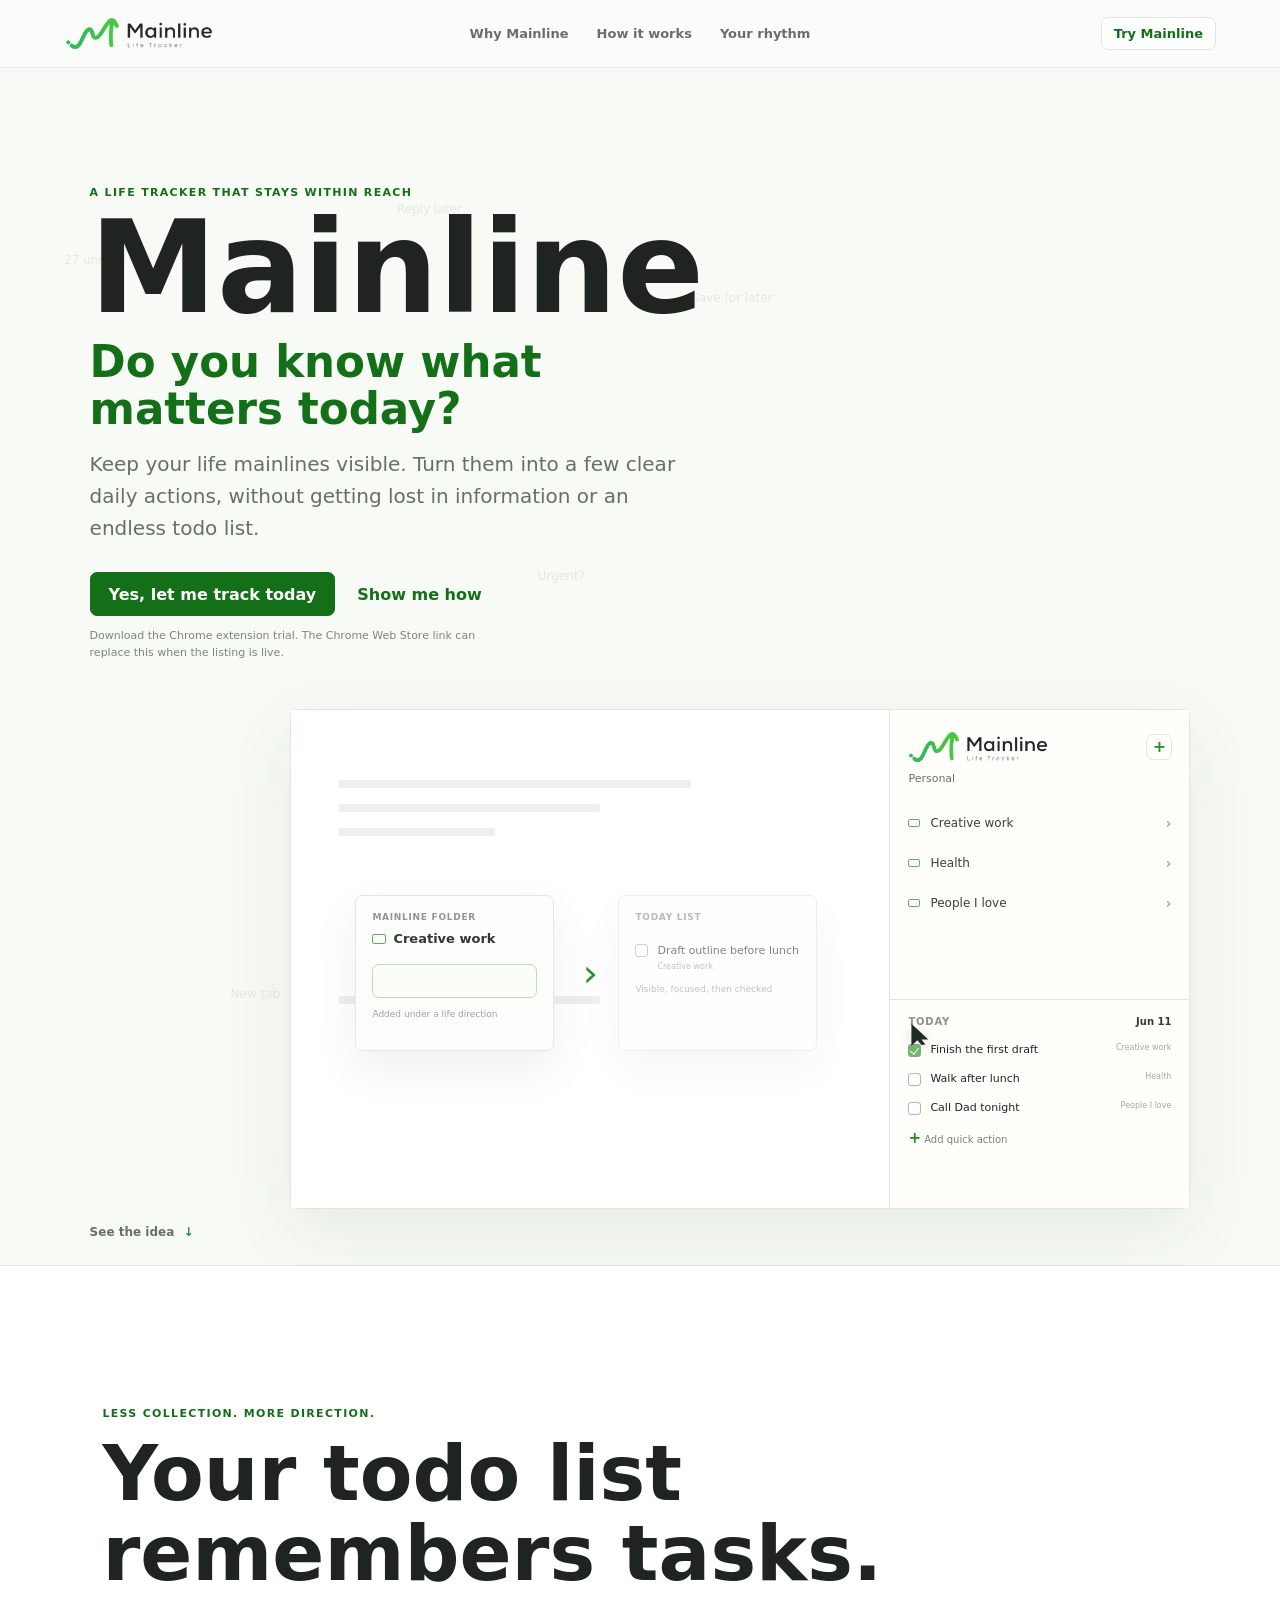
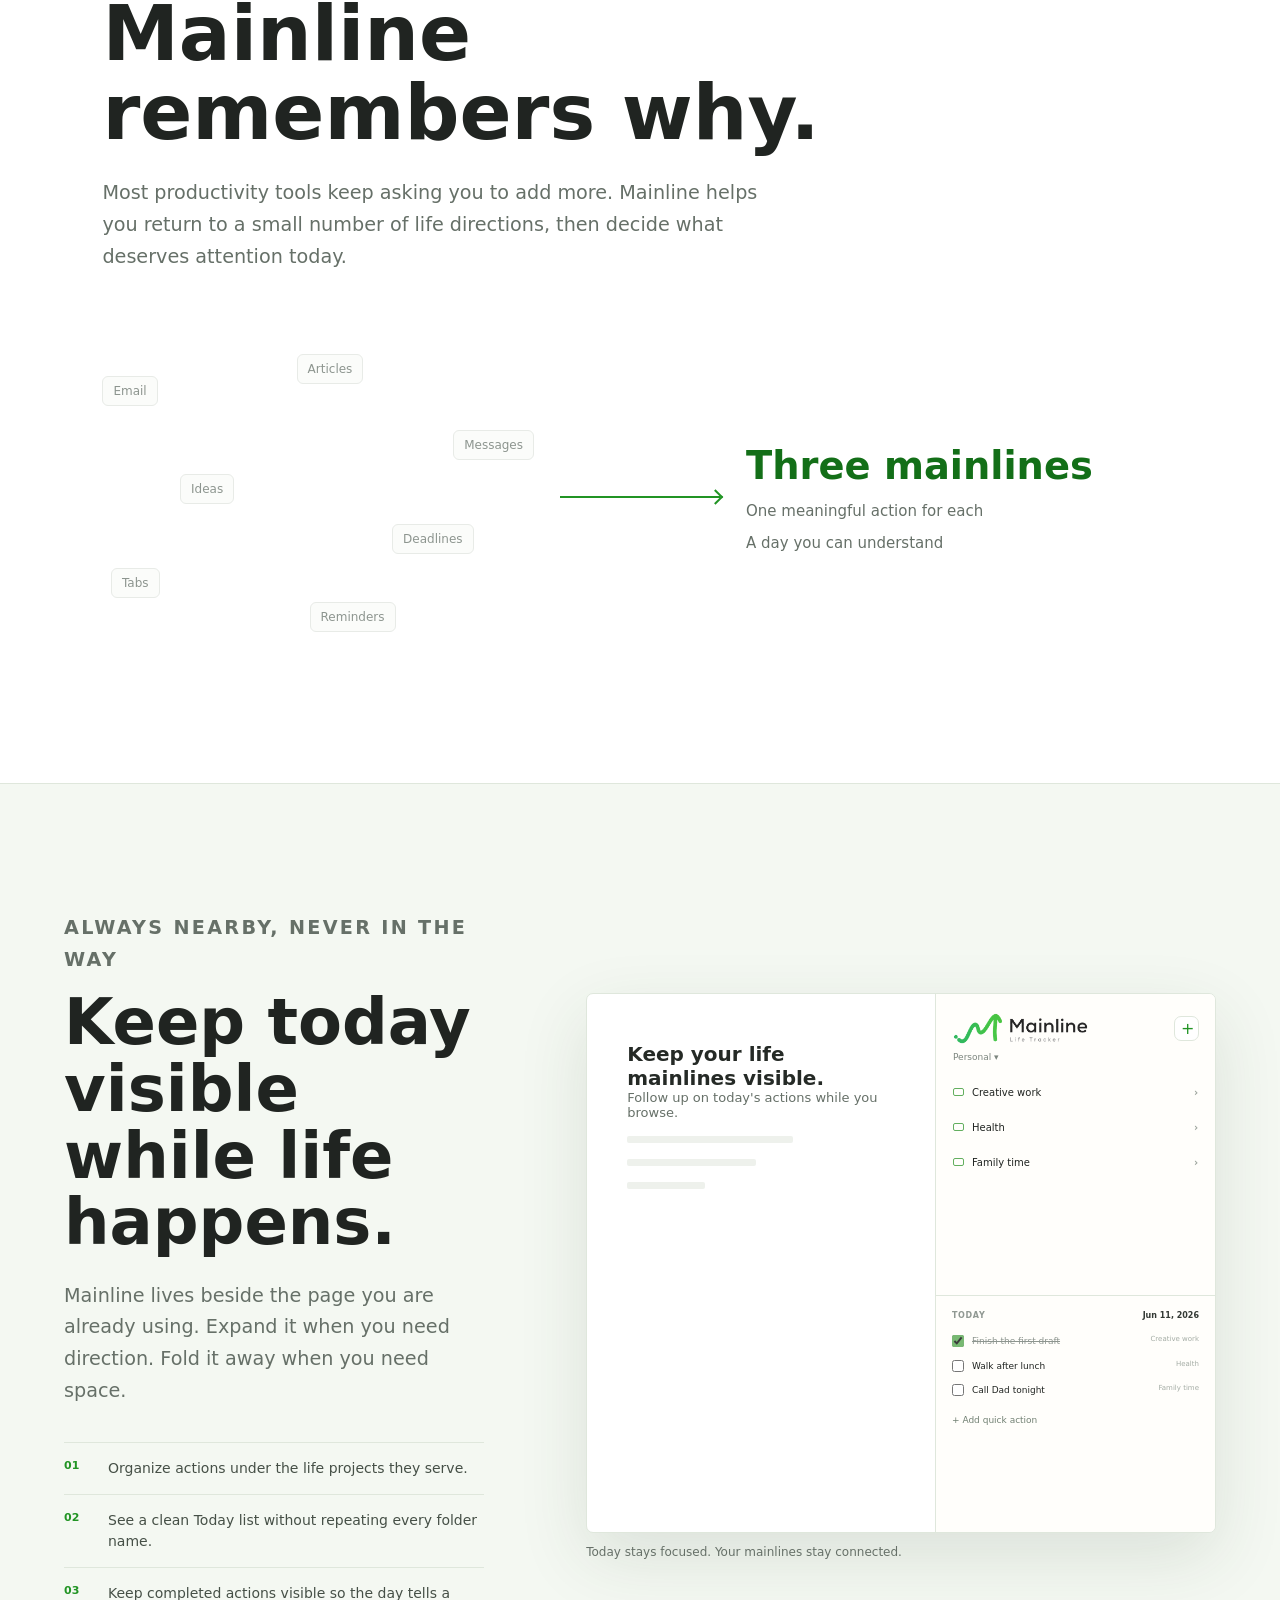
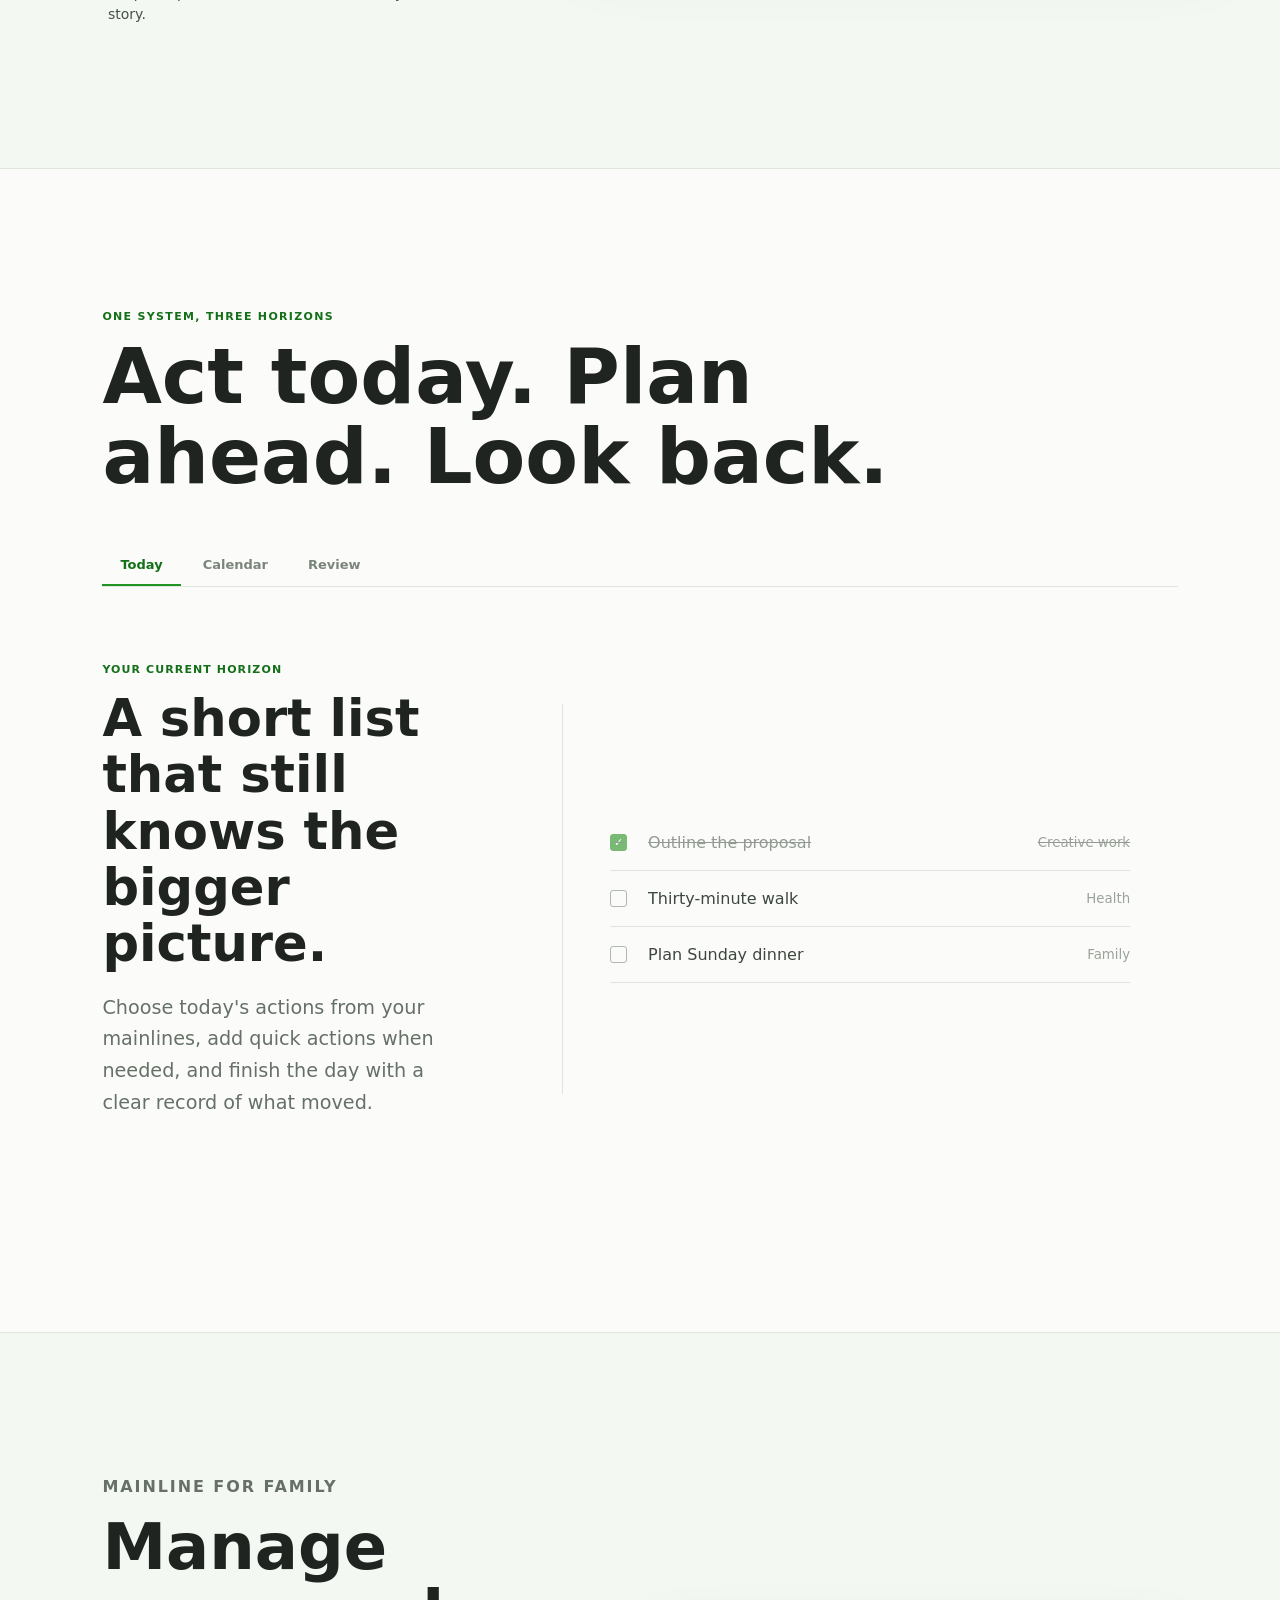
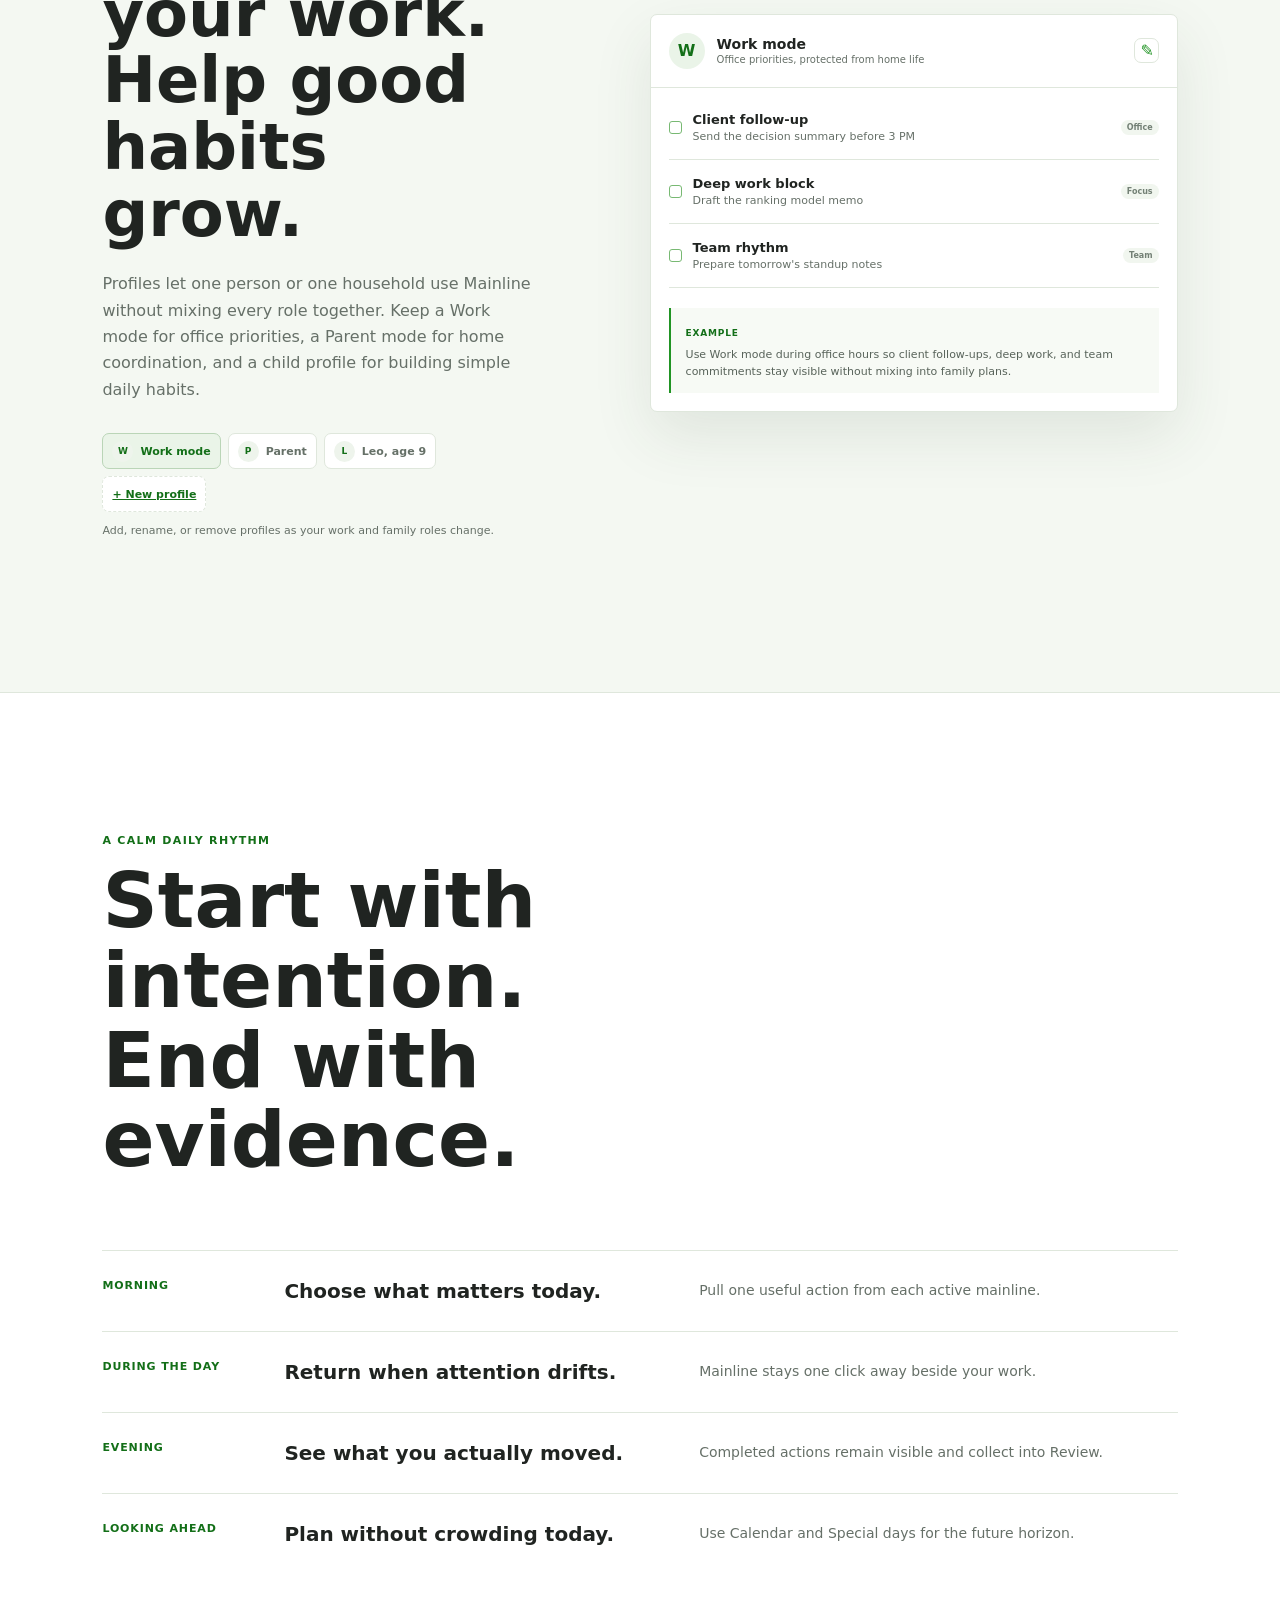
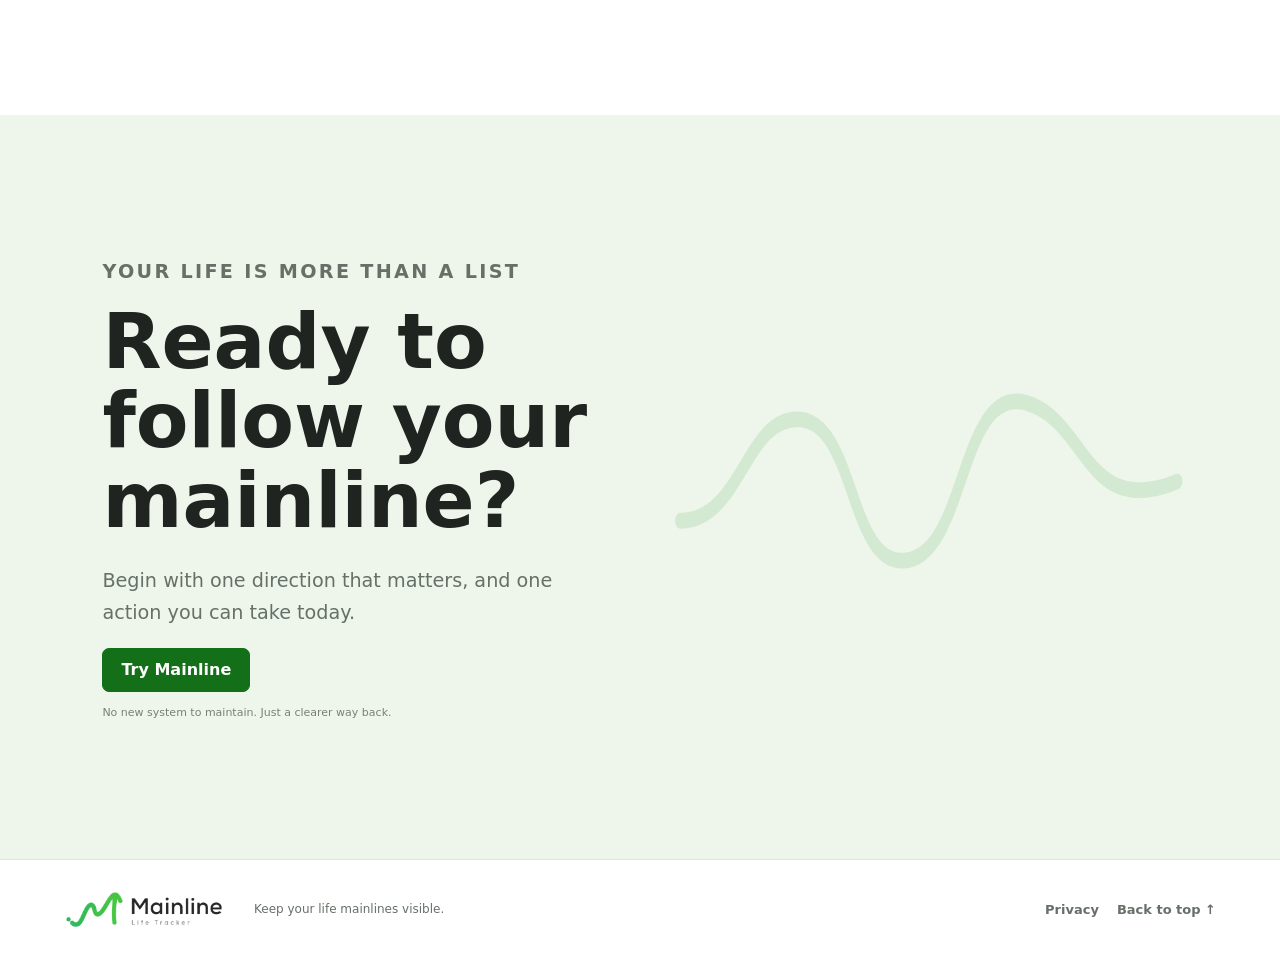
==== commit 65f15578: "Improve responsive hero layout" ====
--- a/index.html
+++ b/index.html
@@ -5,7 +5,7 @@
     <meta name="viewport" content="width=device-width, initial-scale=1">
     <meta name="description" content="Mainline keeps your life priorities visible while you browse, so today's actions stay connected to what matters.">
     <title>Mainline - Keep your life mainlines visible</title>
-    <link rel="stylesheet" href="mainline-web.css?v=1.0.7-publish">
+    <link rel="stylesheet" href="mainline-web.css?v=1.0.8-responsive">
   </head>
   <body>
     <header class="site-header">
@@ -261,6 +261,6 @@
       </div>
     </footer>
 
-    <script src="mainline-web.js?v=1.0.7-publish"></script>
+    <script src="mainline-web.js?v=1.0.8-responsive"></script>
   </body>
 </html>
--- a/mainline-web.css
+++ b/mainline-web.css
@@ -1478,6 +1478,32 @@
   transform: translateY(0);
 }
 
+@media (max-width: 1350px) {
+  .hero {
+    min-height: auto;
+    padding-bottom: 56px;
+  }
+
+  .hero-copy {
+    max-width: 600px;
+  }
+
+  .hero-browser {
+    position: relative;
+    top: auto;
+    right: auto;
+    bottom: auto;
+    width: min(100%, 900px);
+    height: 500px;
+    min-height: 0;
+    margin-top: 48px;
+    margin-left: auto;
+    border: 1px solid var(--line);
+    border-radius: 7px;
+    box-shadow: 0 24px 70px rgba(44, 62, 44, .08);
+  }
+}
+
 @media (max-width: 1050px) {
   .site-header {
     grid-template-columns: 1fr auto;
@@ -1485,23 +1511,6 @@
 
   .site-header nav {
     display: none;
-  }
-
-  .hero {
-    min-height: calc(100svh - 24px);
-  }
-
-  .hero-copy {
-    max-width: 600px;
-  }
-
-  .hero-browser {
-    top: auto;
-    right: -80px;
-    bottom: 0;
-    width: 84vw;
-    height: 48%;
-    min-height: 420px;
   }
 
   .feature-section,
@@ -1516,6 +1525,40 @@
   }
 }
 
+@media (max-width: 900px) {
+  .browser-page {
+    inset: 0 270px 0 0;
+    padding: 50px 32px;
+  }
+
+  .demo-panel {
+    width: 270px;
+  }
+
+  .demo-head img {
+    width: 128px;
+  }
+
+  .hero-workflow {
+    left: 14px;
+    right: 14px;
+    top: 150px;
+    gap: 10px;
+    grid-template-columns: minmax(130px, 1fr) 24px minmax(130px, 1fr);
+    transform: scale(.86);
+    transform-origin: center;
+  }
+
+  .workflow-card {
+    min-height: 144px;
+    padding: 13px;
+  }
+
+  .workflow-card strong {
+    font-size: 12px;
+  }
+}
+
 @media (max-width: 720px) {
   .site-header {
     height: 60px;
@@ -1550,10 +1593,10 @@
   }
 
   .hero-browser {
-    right: -150px;
-    width: 560px;
-    height: 34%;
-    min-height: 280px;
+    width: min(100%, 360px);
+    height: 360px;
+    min-height: 0;
+    margin: 34px auto 0;
   }
 
   .browser-page {
@@ -1561,7 +1604,8 @@
   }
 
   .demo-panel {
-    width: 280px;
+    width: 100%;
+    border-left: 0;
   }
 
   .why-section,
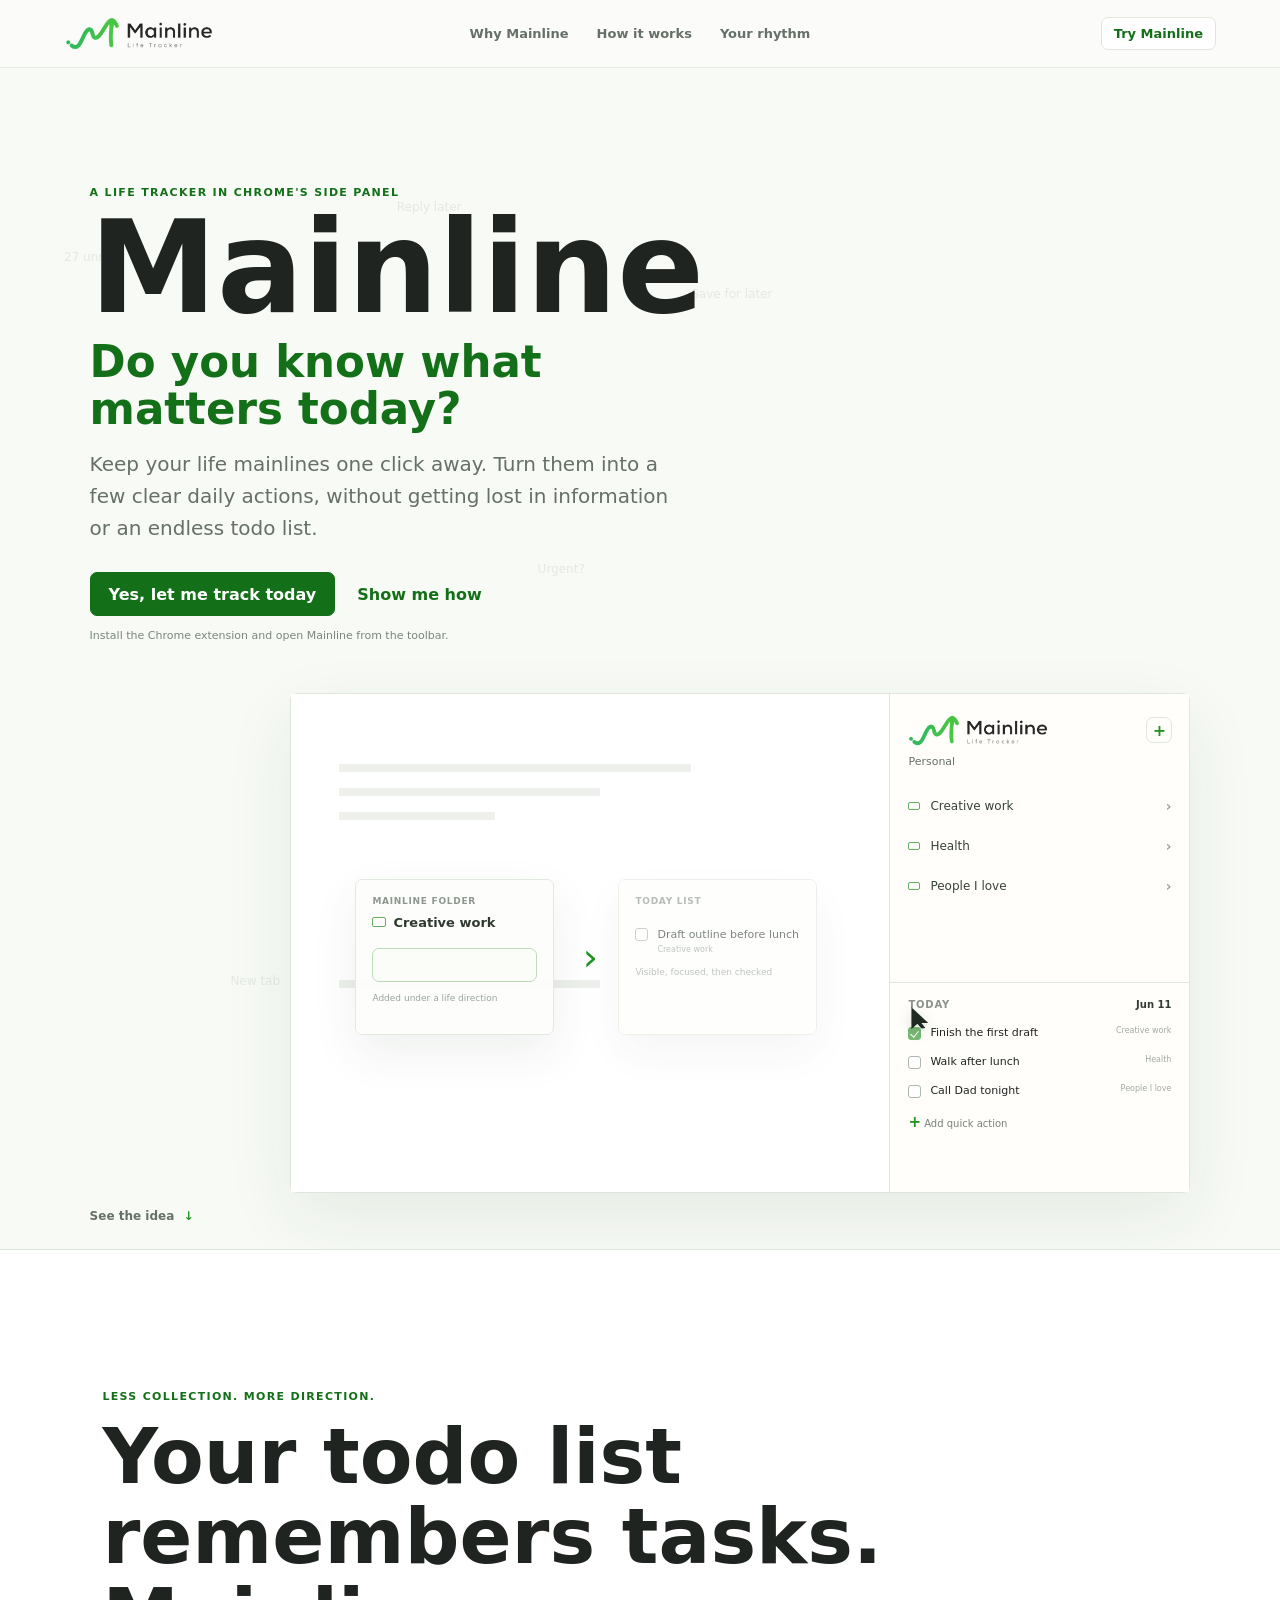
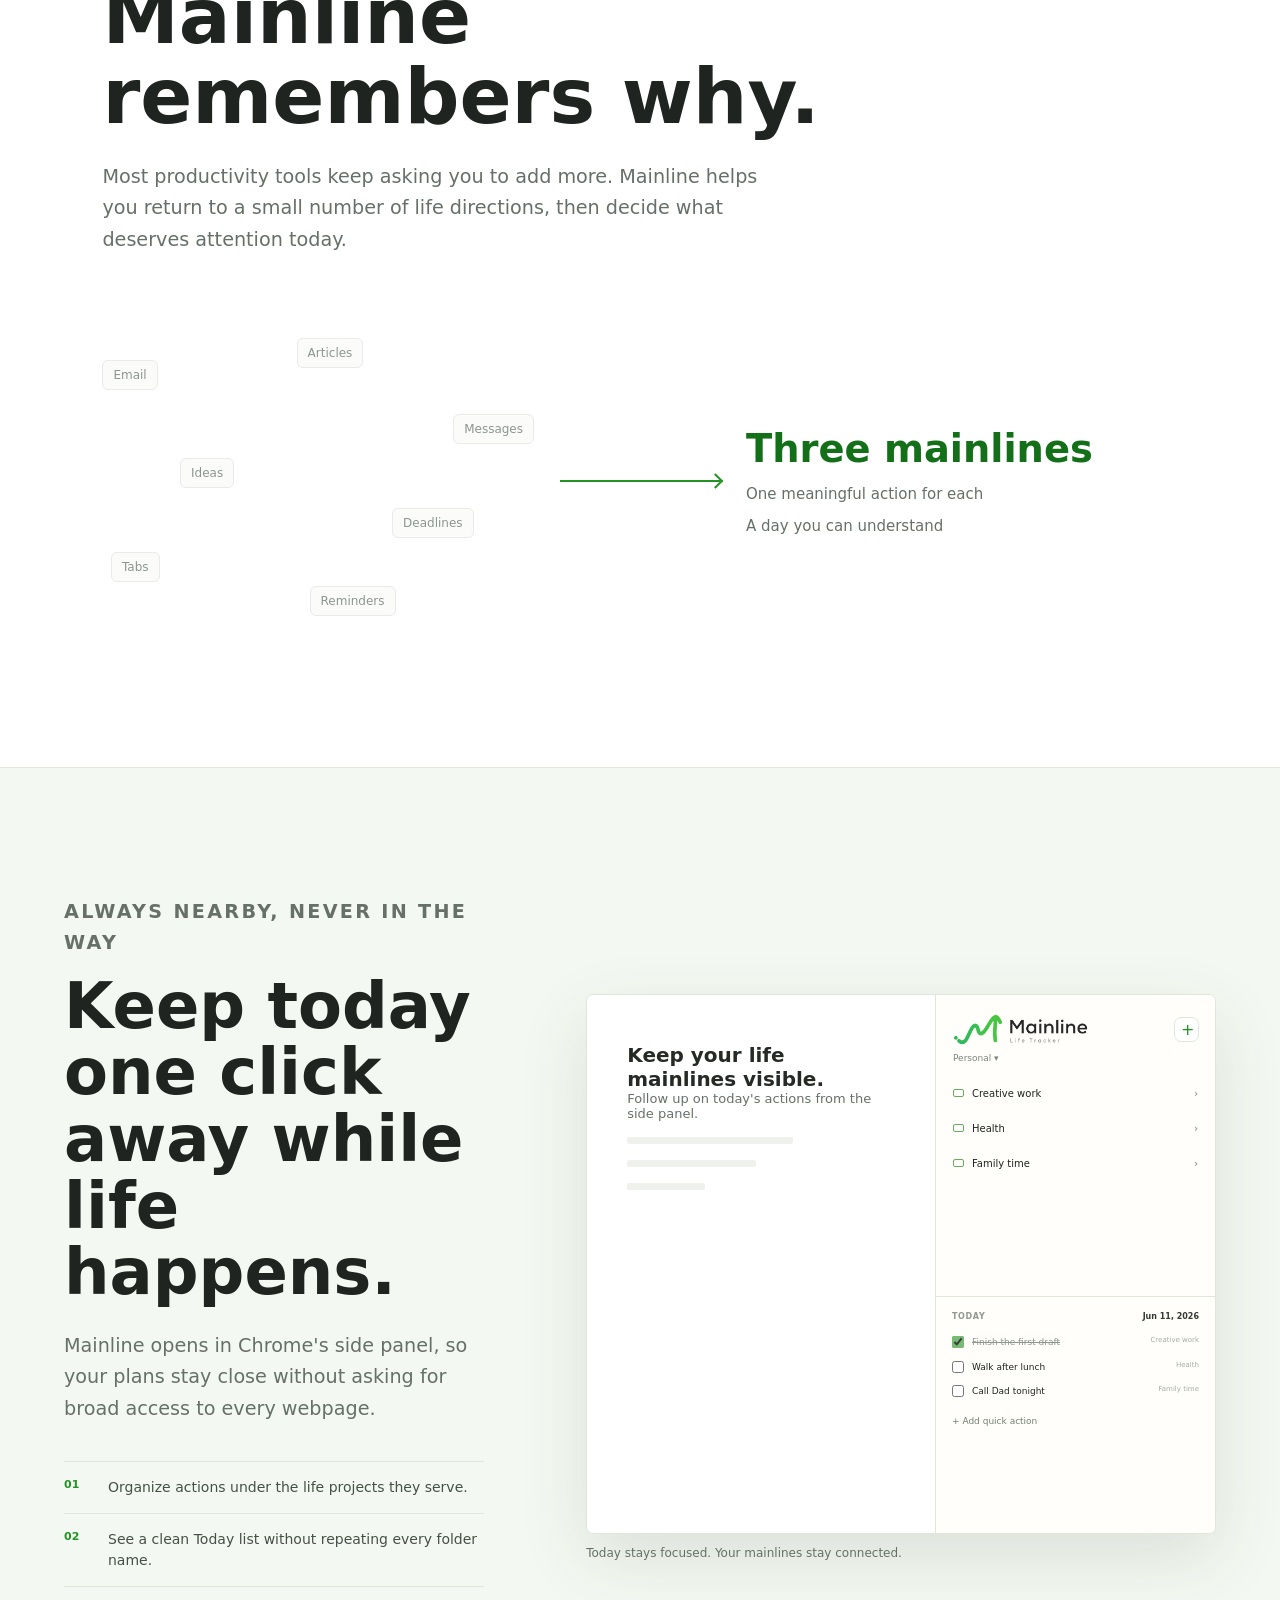
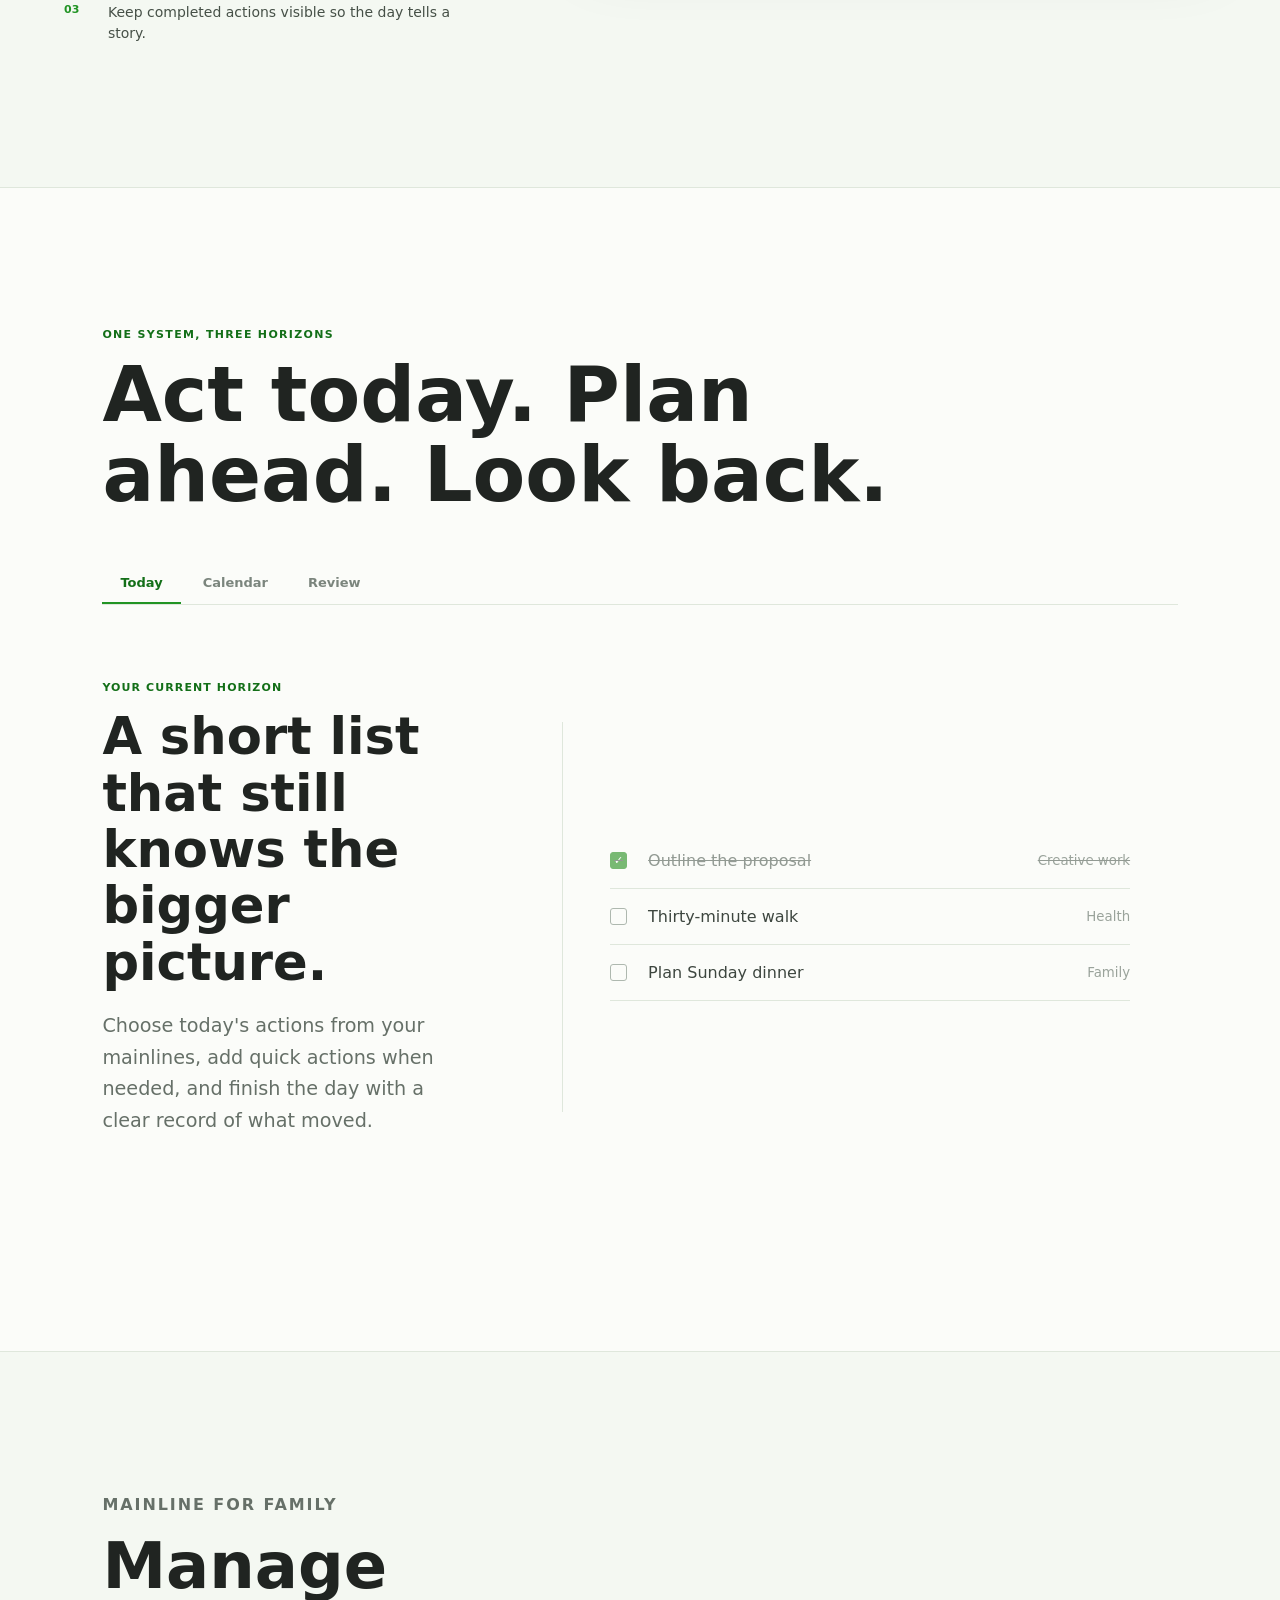
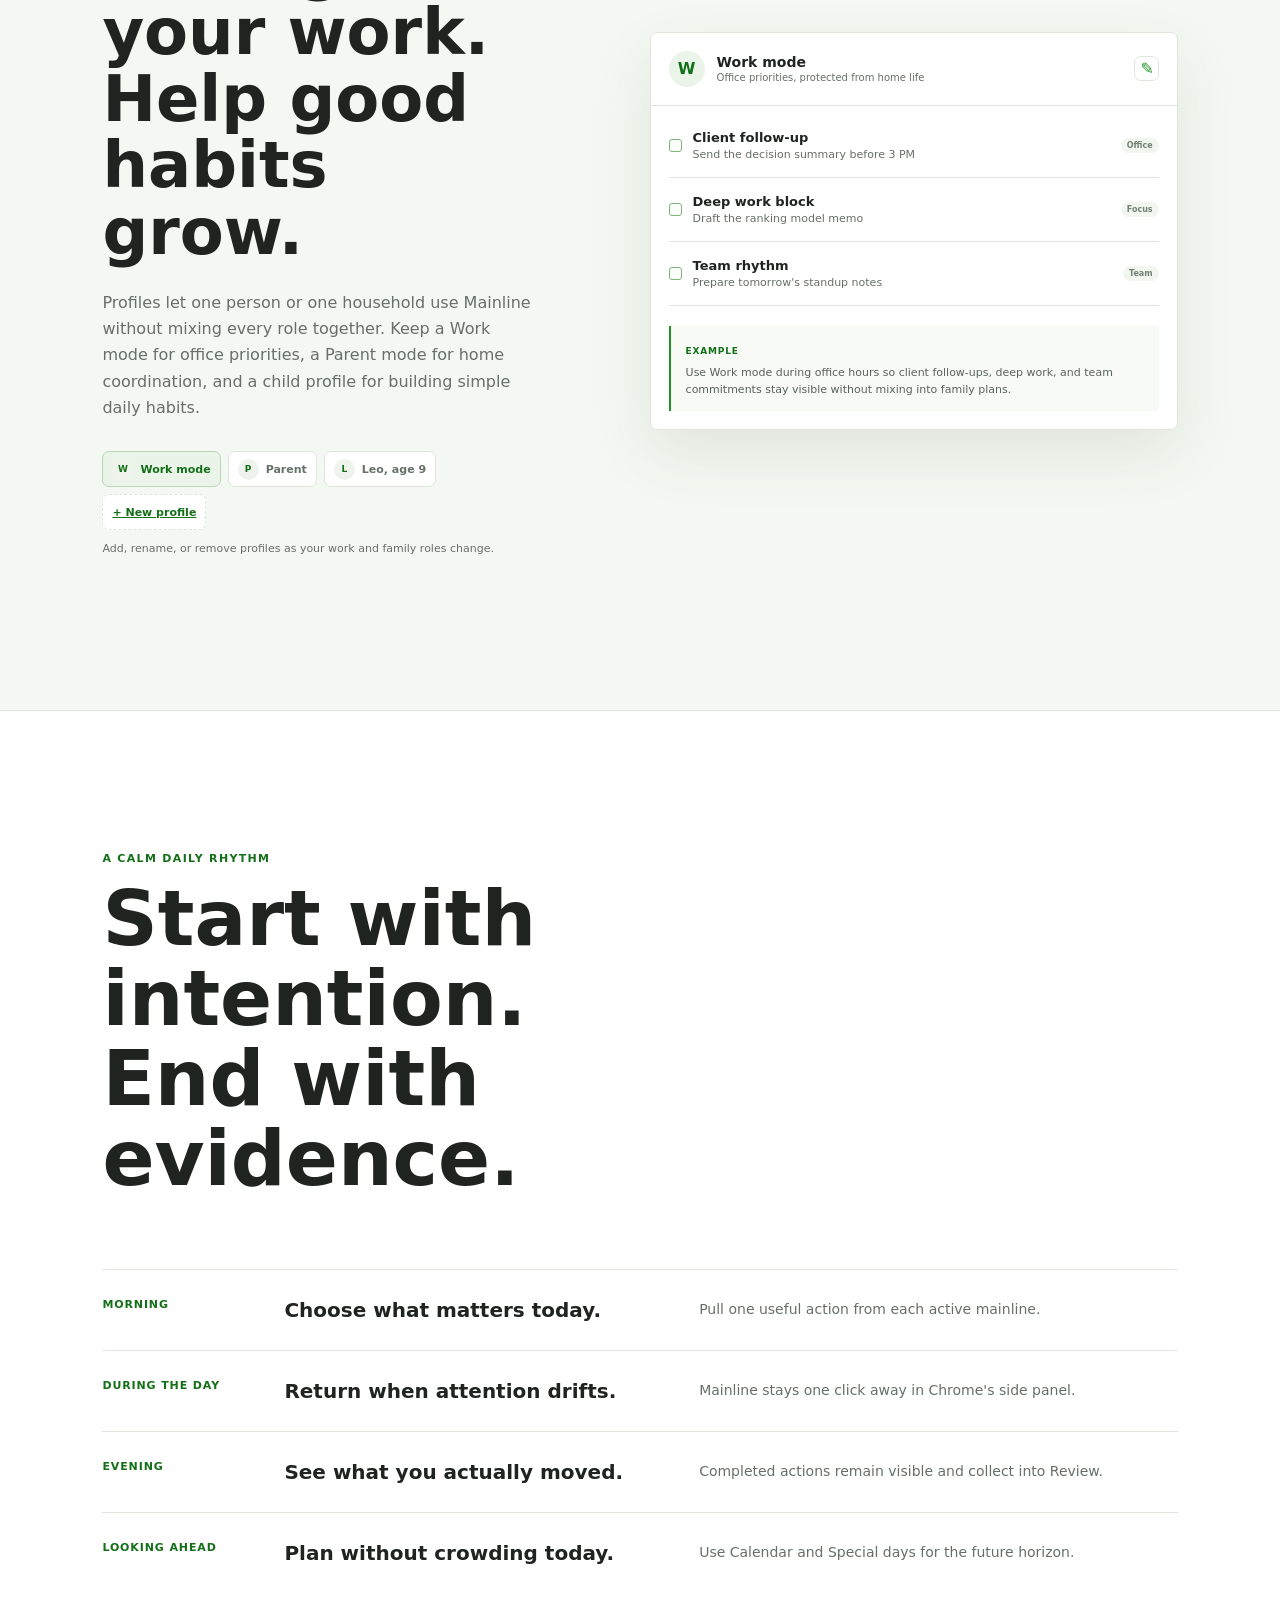
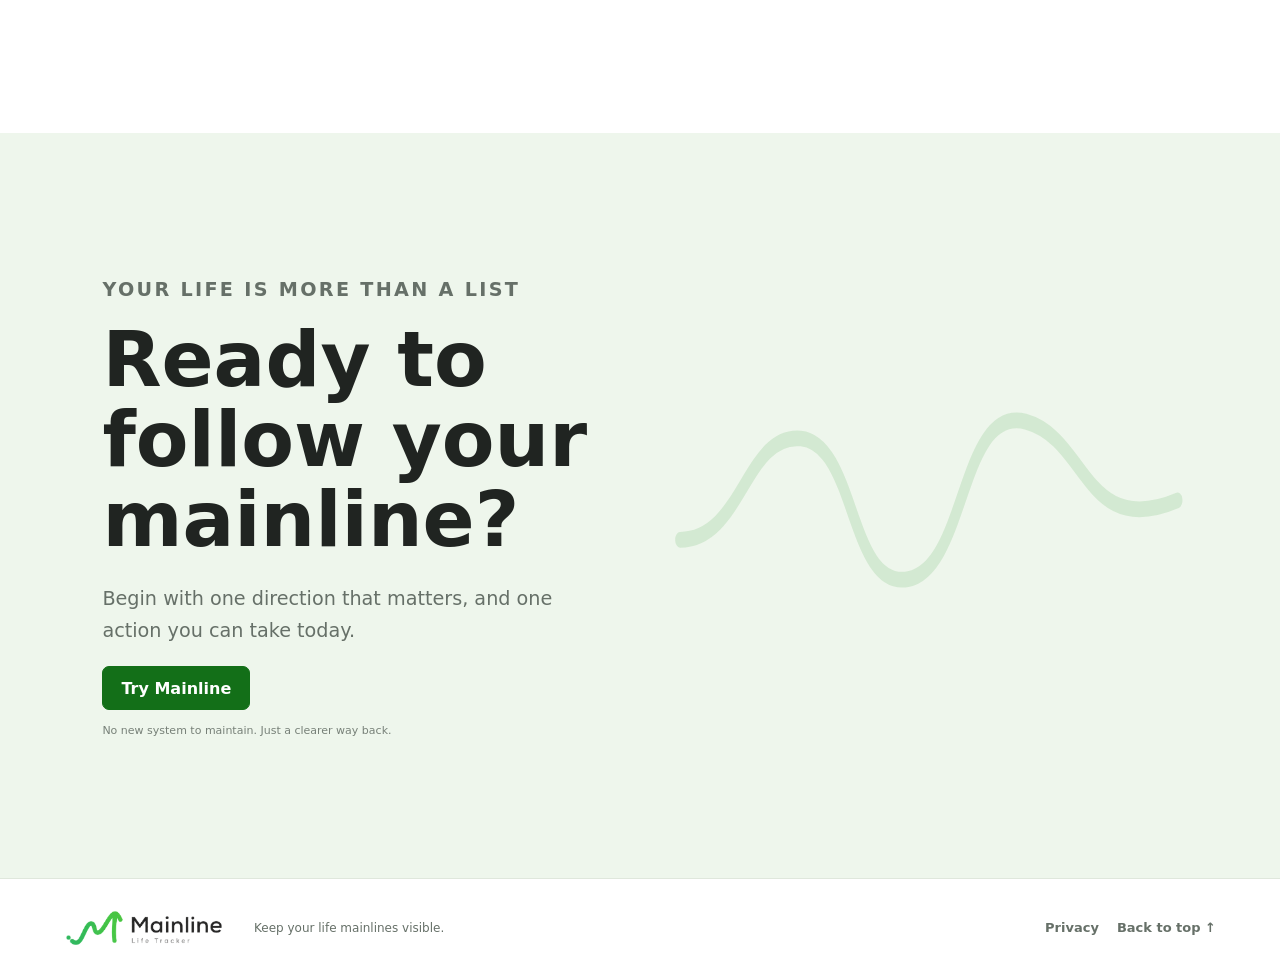
==== commit 23d1a8d0: "Update website for side panel release" ====
--- a/index.html
+++ b/index.html
@@ -3,9 +3,9 @@
   <head>
     <meta charset="utf-8">
     <meta name="viewport" content="width=device-width, initial-scale=1">
-    <meta name="description" content="Mainline keeps your life priorities visible while you browse, so today's actions stay connected to what matters.">
+    <meta name="description" content="Mainline keeps your life priorities within reach in Chrome's side panel, so today's actions stay connected to what matters.">
     <title>Mainline - Keep your life mainlines visible</title>
-    <link rel="stylesheet" href="mainline-web.css?v=1.0.8-responsive">
+    <link rel="stylesheet" href="mainline-web.css?v=1.0.9-sidepanel">
   </head>
   <body>
     <header class="site-header">
@@ -32,15 +32,15 @@
         </div>
 
         <div class="hero-copy">
-          <p class="eyebrow">A life tracker that stays within reach</p>
+          <p class="eyebrow">A life tracker in Chrome's side panel</p>
           <h1>Mainline</h1>
           <p class="hero-question">Do you know what matters today?</p>
-          <p class="hero-lead">Keep your life mainlines visible. Turn them into a few clear daily actions, without getting lost in information or an endless todo list.</p>
+          <p class="hero-lead">Keep your life mainlines one click away. Turn them into a few clear daily actions, without getting lost in information or an endless todo list.</p>
           <div class="hero-actions" aria-label="Explore Mainline">
             <a class="primary-action" href="https://lshangyu23-hash.github.io/mainline-web/downloads/Mainline-Beta-Chrome-Extension.zip">Yes, let me track today</a>
             <button class="text-action" type="button" data-scroll-target="#why">Show me how</button>
           </div>
-          <p class="hero-download-note">Download the Chrome extension trial. The Chrome Web Store link can replace this when the listing is live.</p>
+          <p class="hero-download-note">Install the Chrome extension and open Mainline from the toolbar.</p>
         </div>
 
         <div class="hero-browser" aria-label="Animated Mainline extension preview">
@@ -118,8 +118,8 @@
       <section class="feature-section" id="how">
         <div class="feature-copy reveal">
           <p class="eyebrow">Always nearby, never in the way</p>
-          <h2>Keep today visible while life happens.</h2>
-          <p>Mainline lives beside the page you are already using. Expand it when you need direction. Fold it away when you need space.</p>
+          <h2>Keep today one click away while life happens.</h2>
+          <p>Mainline opens in Chrome's side panel, so your plans stay close without asking for broad access to every webpage.</p>
           <ul class="quiet-list">
             <li><span>01</span> Organize actions under the life projects they serve.</li>
             <li><span>02</span> See a clean Today list without repeating every folder name.</li>
@@ -130,7 +130,7 @@
           <div class="crisp-product-demo" role="img" aria-label="Mainline extension showing life projects and today's focused actions">
             <div class="crisp-page">
               <strong>Keep your life mainlines visible.</strong>
-              <p>Follow up on today's actions while you browse.</p>
+              <p>Follow up on today's actions from the side panel.</p>
               <span></span><span></span><span></span>
             </div>
             <aside class="crisp-panel">
@@ -229,7 +229,7 @@
         </div>
         <ol class="rhythm-list">
           <li class="reveal"><span>Morning</span><strong>Choose what matters today.</strong><p>Pull one useful action from each active mainline.</p></li>
-          <li class="reveal"><span>During the day</span><strong>Return when attention drifts.</strong><p>Mainline stays one click away beside your work.</p></li>
+          <li class="reveal"><span>During the day</span><strong>Return when attention drifts.</strong><p>Mainline stays one click away in Chrome's side panel.</p></li>
           <li class="reveal"><span>Evening</span><strong>See what you actually moved.</strong><p>Completed actions remain visible and collect into Review.</p></li>
           <li class="reveal"><span>Looking ahead</span><strong>Plan without crowding today.</strong><p>Use Calendar and Special days for the future horizon.</p></li>
         </ol>
@@ -261,6 +261,6 @@
       </div>
     </footer>
 
-    <script src="mainline-web.js?v=1.0.8-responsive"></script>
+    <script src="mainline-web.js?v=1.0.9-sidepanel"></script>
   </body>
 </html>
